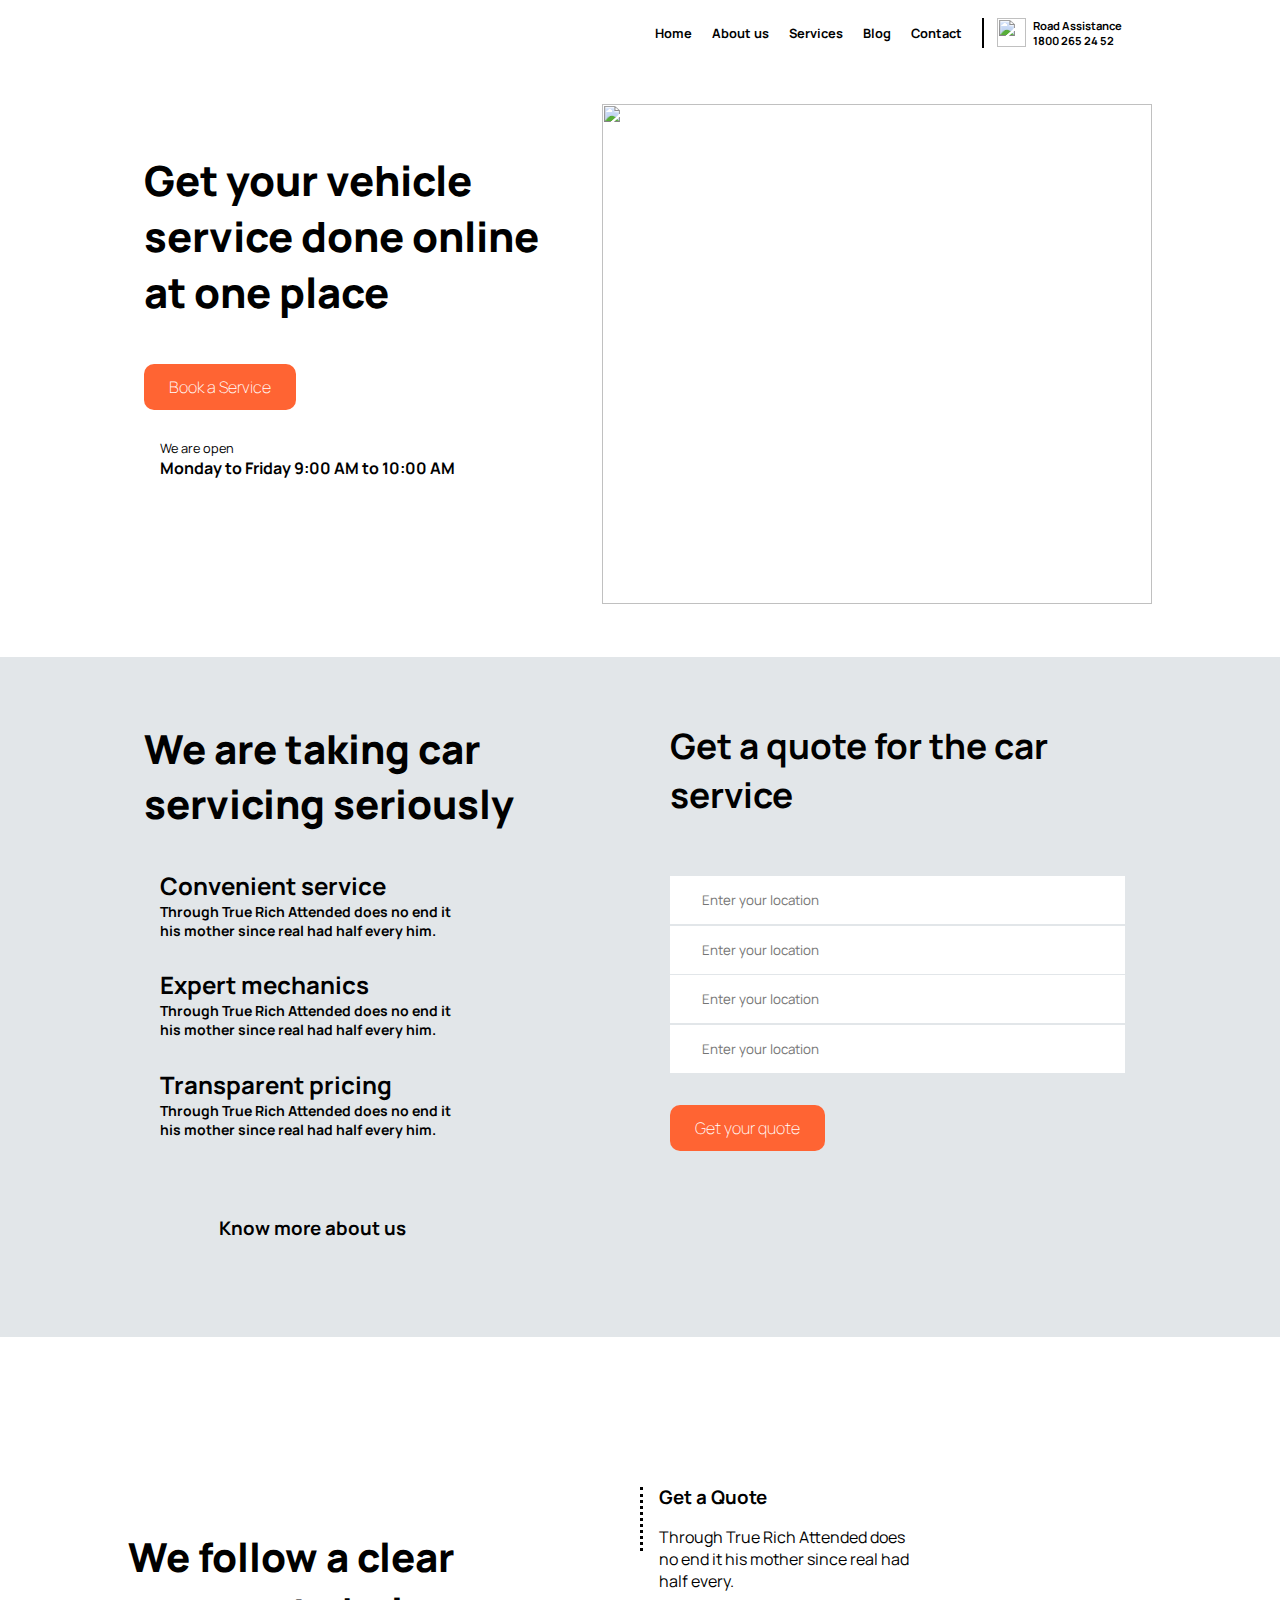
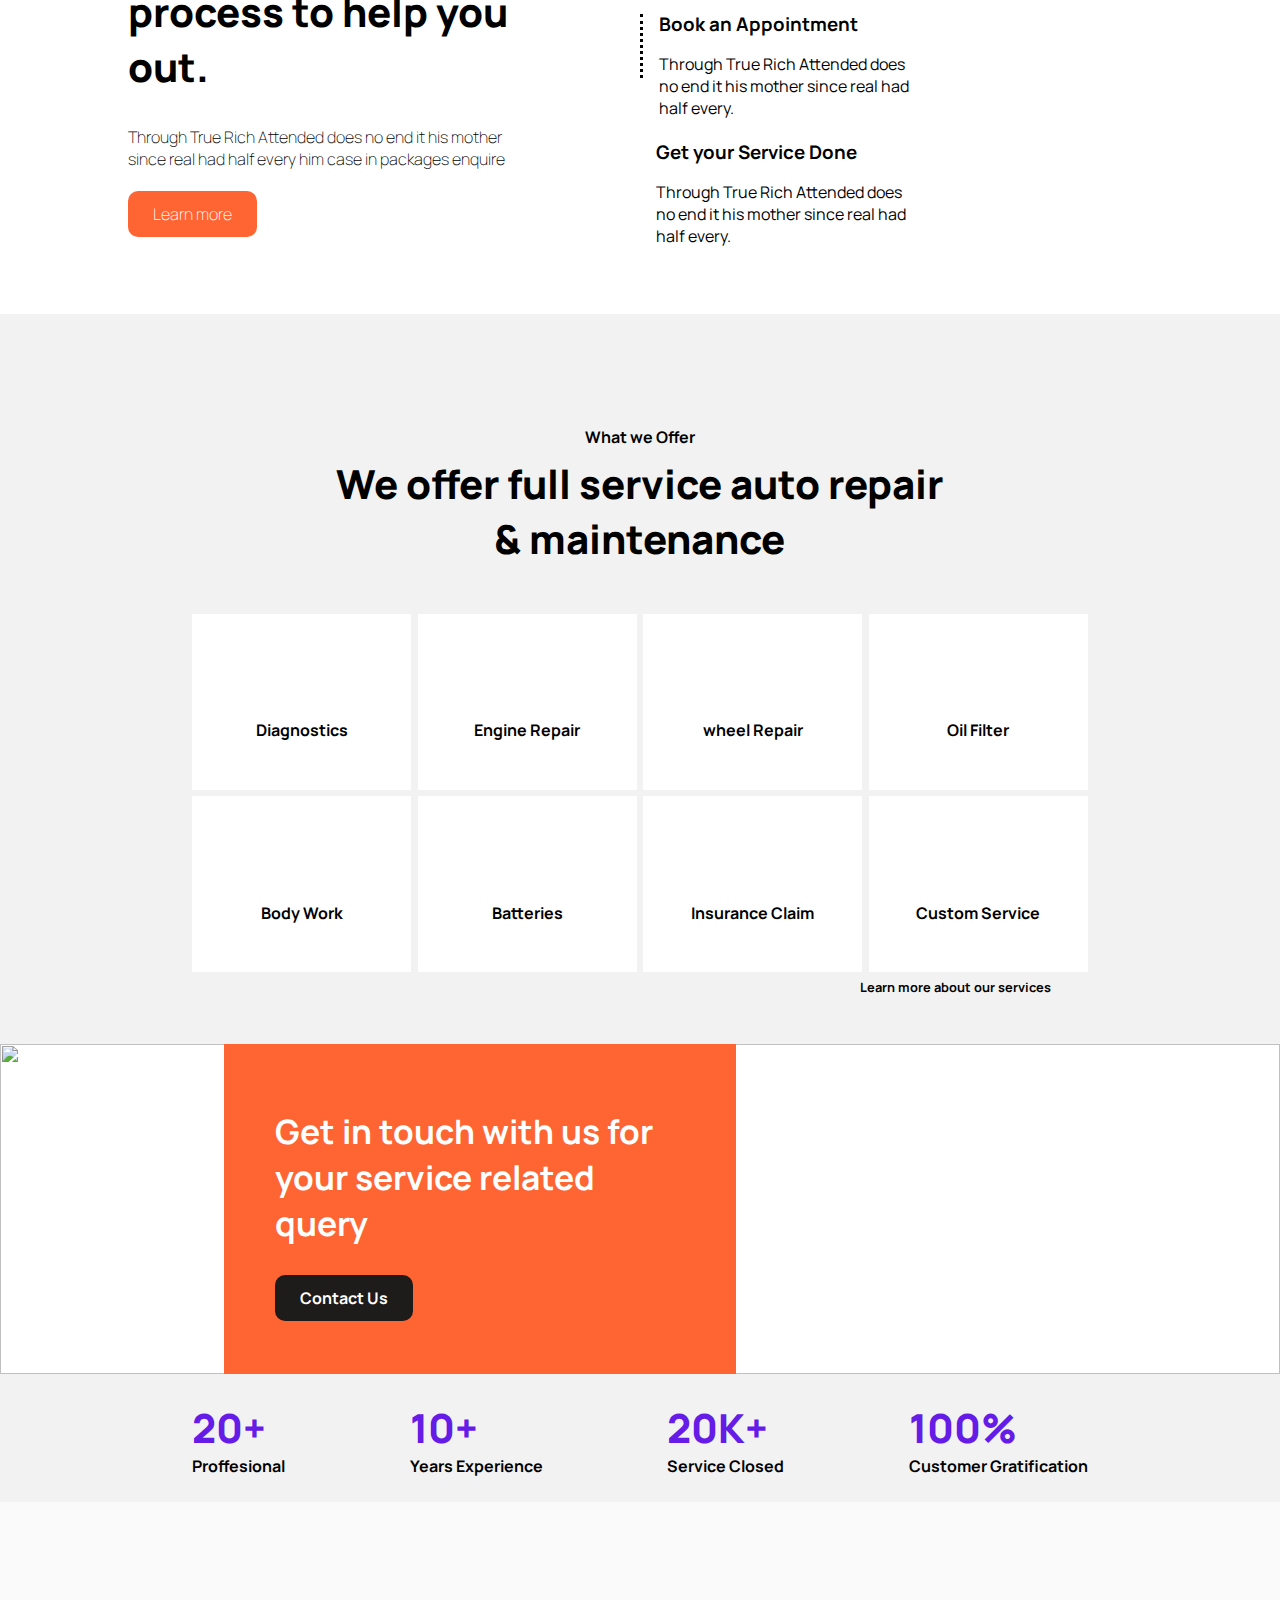
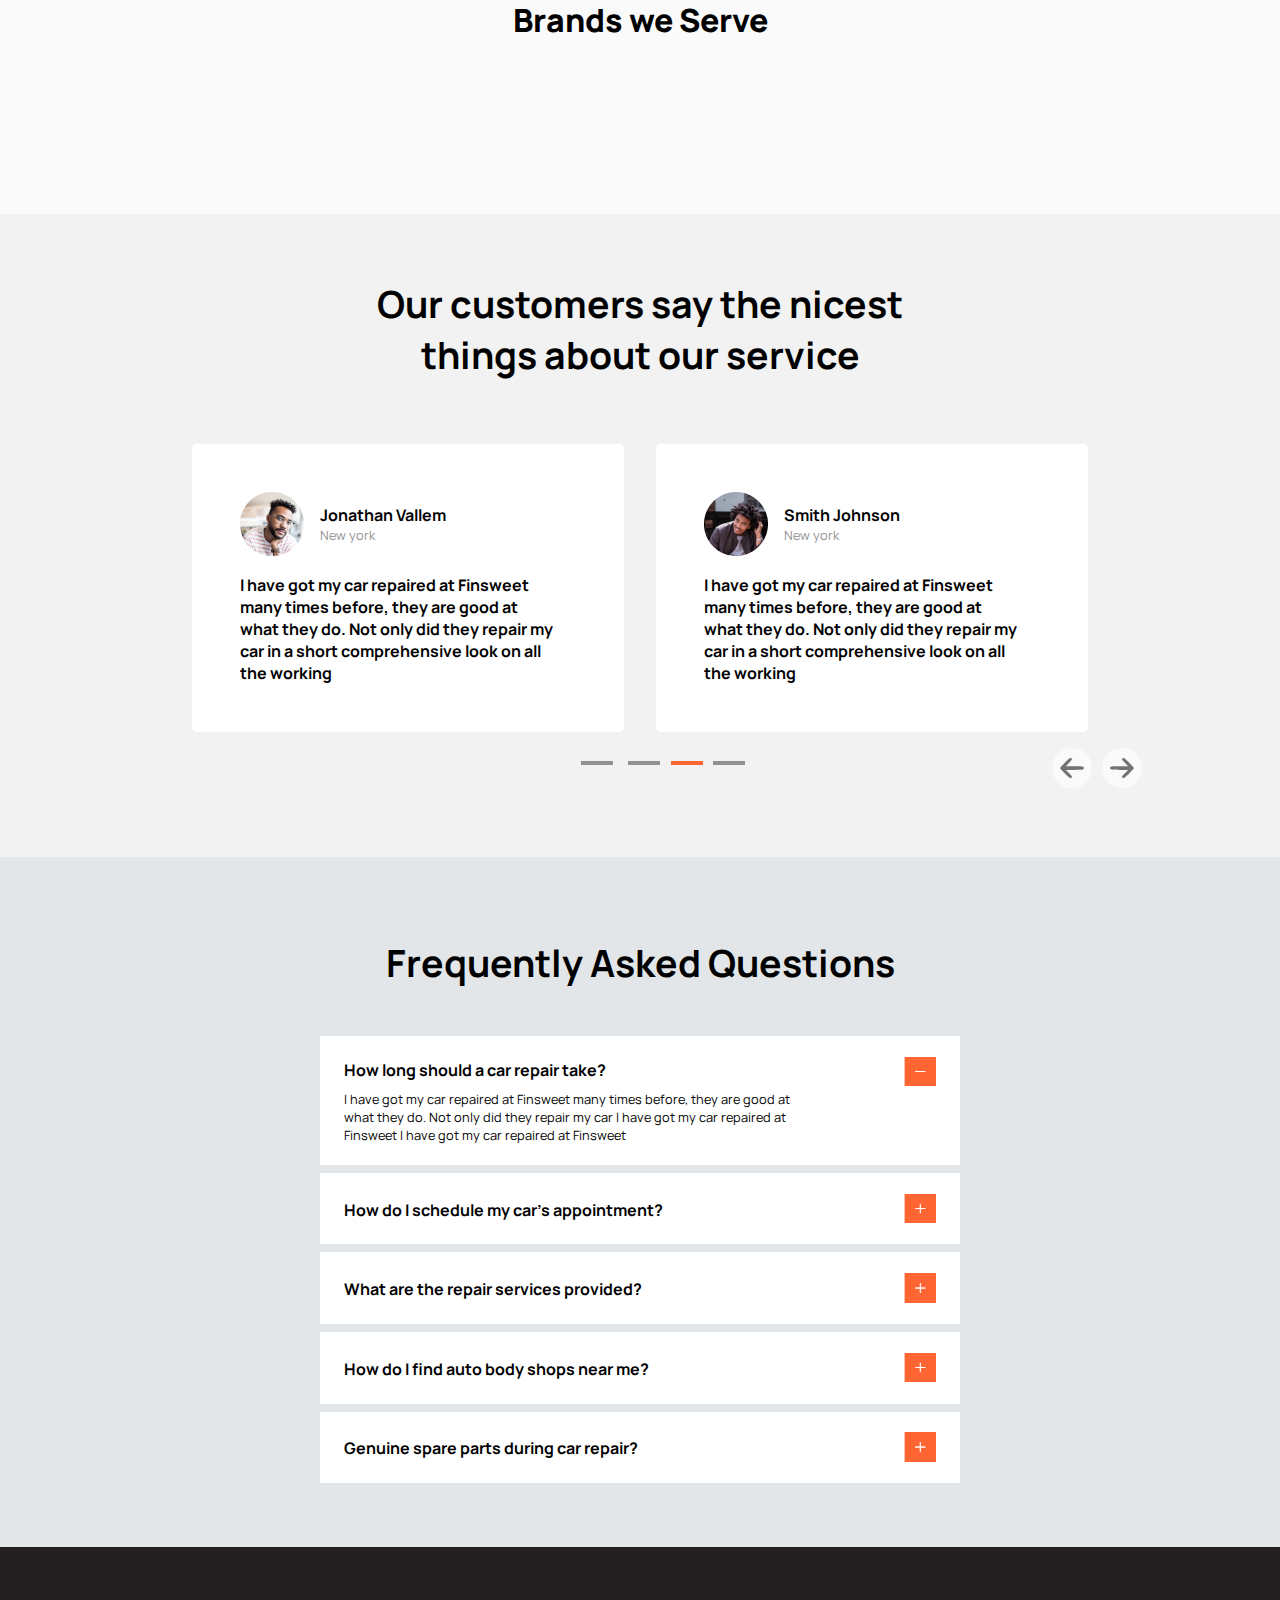
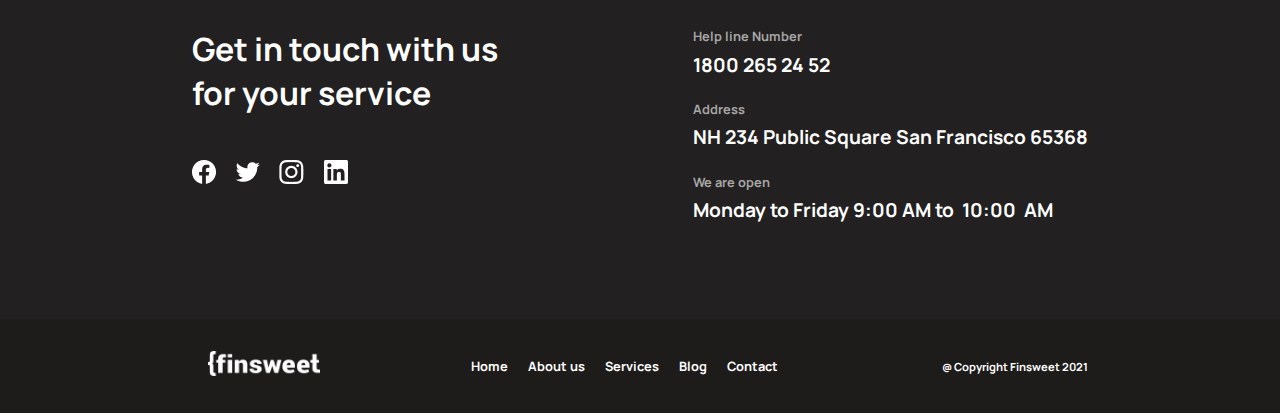
==== index.html @ 133e9259 "Update index.html" ====
<!DOCTYPE html>
<html lang="en" dir="ltr">
  <head>
    <meta charset="utf-8">
    <title>finsweet</title>
    <link rel="stylesheet" href="style.css">
  </head>
  <body>
    <header>
      <div class="container">
        <div class="left-section">
          <a href="index.html">
            <img src="./images/Logo.png" alt="">
          </a>
        </div>
        <div class="right-section">
          <div class="">
            <ul>
              <li><a href="#">Home</a></li>
              <li><a href="#">About us</a></li>
              <li><a href="#">Services</a></li>
              <li><a href="#">Blog</a></li>
              <li><a href="#">Contact</a></li>
            </ul>
          </div>
          <div class="nav-contact">
            <div class="nav-image-div">
              <img src="./images/Assistance Icon.png" alt="">
            </div>
            <div class="rd">
              <p>Road Assistance</p>
              <p>1800 265 24 52</p>
            </div>
          </div>
        </div>
      </div>
    </header>

    <!-- BODY SECTION -->
    <section class="heading">
      <div class="booking">
        <h1>Get your vehicle service done online at one place</h1>
        <button class="btn" type="button" name="button">
          Book a Service
        </button>
        <div class="bookTime">
          <div class="clock">
            <img src="./images/Icon.png" alt="">
          </div>
          <div>
            <p>We are open</p>
            <h5>Monday to Friday 9:00 AM to  10:00  AM</h5>
          </div>
        </div>
      </div>
      <div class="image-section">
        <img src="./images/header-image.png" alt="">
      </div>
    </section>

    <section class="manifest-bg">
      <div class="manifest">
        <div class="sub-main bold">
          <h2>We are taking car servicing seriously</h2>
          <div class="mini">
            <div class="icons">
              <img src="./images/gear.png" alt="">
            </div>
            <div class="mini-text">
              <h4>Convenient service</h4>
              <h5>Through True Rich Attended does no end it his mother since real had half every him.</h5>
            </div>
          </div>
          <br>
          <div class="mini">
            <div class="icons">
              <img src="./images/mechanic.png" alt="">
            </div>
            <div class="mini-text">
              <h4>Expert mechanics</h4>
              <h5>Through True Rich Attended does no end it his mother since real had half every him.</h5>
            </div>
          </div>
          <br>
          <div class="mini">
            <div class="icons">
              <img src="./images/dollar.png" alt="">
            </div>
            <div class="mini-text">
              <h4>Transparent pricing</h4>
              <h5>Through True Rich Attended does no end it his mother since real had half every him.</h5>
            </div>
          </div>
        </div>

        <div class="sub-main light">
          <h2>Get a quote for the car service</h2>
          <form class="" action="index.html" method="post">
            <div class="">
              <input type="text" name="" value="" placeholder="Enter your location">
            </div>
            <div class="">
              <input type="text" name="" value="" placeholder="Enter your location">
            </div>
            <div class="">
              <input type="text" name="" value="" placeholder="Enter your location">
            </div>
            <div class="">
              <input type="text" name="" value="" placeholder="Enter your location">
            </div>

            <button class="btn manifest-btn" type="submit" name="button">Get your quote</button>
          </form>
        </div>
      </div>

      <div class="know-more">
        <div class="sub">
          <h3>Know more about us</h3>
          <img src="./images/arrow-correction.png" alt="">
        </div>
      </div>
    </section>

    <!-- PROCESS SECTION -->
    <section class="process">
      <div class="sub-process">
        <div class="process-left">
          <div class="processLeftText">
            <h2>We follow a clear process to help you out.</h2>
            <h4>Through True Rich Attended does no end it his mother since real had half every him case in packages enquire</h4>
            <a href="#">
              <button class="btn" type="button" name="button">Learn more</button>
            </a>
          </div>
        </div>

        <div class="process-right">
          <!-- SPLIT DIV'S FOR THE SINGLE BORDER DIV -->
          <div class="main-quote">
            <div class="sub-quote1">
              <div class="">
                <img src="./images/1.png" alt="">
              </div>
              <div class="vline">

              </div>
            </div>
            <div class="quote-text">
              <h3>Get a Quote</h3>
              <p>Through True Rich Attended does no end it his mother since real had half every.</p>
            </div>
          </div>
          <div class="main-quote">
            <div class="sub-quote1">
              <div class="">
                <img src="./images/1.png" alt="">
              </div>
              <div class="vline">

              </div>
            </div>
            <div class="quote-text">
              <h3>Book an Appointment</h3>
              <p>Through True Rich Attended does no end it his mother since real had half every.</p>
            </div>
          </div>
          <div class="main-quote">
            <div class="sub-quote1">
              <div class="">
                <img src="./images/1.png" alt="">
              </div>
            </div>
            <div class="quote-text">
              <h3>Get your Service Done</h3>
              <p>Through True Rich Attended does no end it his mother since real had half every.</p>
            </div>
          </div>
        </div>
      </div>
    </section>

    <!-- OFFERS SECTION -->
    <section class="offers-main">
      <div class="offers-text">
        <p>What we Offer</p>
        <h2>We offer full service auto repair & maintenance</h2>
      </div>

      <div class="offers-grid">
        <div class="grid">
          <div class="grid-image">
            <img src="./images/diagnostics.png" alt="">
          </div>
          <div class="grid-text">
            <p>Diagnostics</p>
          </div>
        </div>
        <div class="grid">
          <div class="grid-image">
            <img src="./images/engine.png" alt="">
          </div>
          <div class="grid-text">
            <p>Engine Repair</p>
          </div>
        </div>
        <div class="grid">
          <div class="grid-image">
            <img src="./images/wheel.svg" alt="">
          </div>
          <div class="grid-text">
            <p>wheel Repair</p>
          </div>
        </div>
        <div class="grid">
          <div class="grid-image">
            <img src="./images/oil.png" alt="">
          </div>
          <div class="grid-text">
              <p>Oil Filter</p>
          </div>
        </div>
      </div>

      <div class="offers-grid">
        <div class="grid">
          <div class="grid-image">
            <img src="./images/body.png" alt="">
          </div>
          <div class="grid-text">
            <p>Body Work</p>
          </div>
        </div>
        <div class="grid">
          <div class="grid-image">
            <img src="./images/battery.png" alt="">
          </div>
          <div class="grid-text">
            <p>Batteries</p>
          </div>
        </div>
        <div class="grid">
          <div class="grid-image">
            <img src="./images/insurance.png" alt="">
          </div>
          <div class="grid-text">
            <p>Insurance Claim</p>
          </div>
        </div>
        <div class="grid">
          <div class="grid-image">
            <img src="./images/custom.png" alt="">
          </div>
        <div class="grid-text">
            <p>Custom Service</p>
        </div>
        </div>
      </div>
      <div class="grid-service">
        <div class="learn-more">
          <h3>Learn more about our services</h3>
          <img src="./images/arrow-correction.png" alt="">
        </div>
      </div>
    </section>

    <section class="cta">
      <div class="cta-left">
        <img src="./images/car.png" alt="">
      </div>
      <div class="cta-right">
        <img src="https://images.unsplash.com/photo-1597766325363-f5576d851d6a?ixlib=rb-1.2.1&ixid=MnwxMjA3fDB8MHxwaG90by1wYWdlfHx8fGVufDB8fHx8&auto=format&fit=crop&w=870&q=80" alt="">
      </div>
      <div class="cta-absolute">
        <h3>Get in touch with us for your service related query</h3>
        <div class="button">
          <button class="btn bg" type="button" name="button">Contact Us</button>
        </div>
      </div>
    </section>

    <!-- EXPERIENCE SECTION -->

    <section class="experience">
      <div class="sub-container">
        <div class="stats">
          <h2>20+</h2>
          <h4>Proffesional</h4>
        </div>
        <div class="stats">
          <h2>10+</h2>
          <h4>Years Experience</h4>
        </div>
        <div class="stats">
          <h2>20K+</h2>
          <h4>Service Closed</h4>
        </div>
        <div class="stats">
          <h2>100%</h2>
          <h4>Customer Gratification</h4>
        </div>
      </div>
    </section>

    <!-- BRANDS SERVED -->
    <section class="brands">
      <div class="brand-main">
        <h3>Brands we Serve</h3>
        <div class="brand-row">
          <div class="">
            <img src="./images/brand1.png" alt="">
          </div>
          <div class="">
            <img src="./images/brand2.png" alt="">
          </div>
          <div class="">
            <img src="./images/brand3.png" alt="">
          </div>
          <div class="">
            <img src="./images/brand4.png" alt="">
          </div>
          <div class="">
            <img src="./images/brand5.png" alt="">
          </div>
        </div>

        <div class="brand-row">
          <div class="">
            <img src="./images/brand1.png" alt="">
          </div>
          <div class="">
            <img src="./images/brand2.png" alt="">
          </div>
          <div class="">
            <img src="./images/brand3.png" alt="">
          </div>
          <div class="">
            <img src="./images/brand4.png" alt="">
          </div>
          <div class="">
            <img src="./images/brand5.png" alt="">
          </div>
        </div>
      </div>
    </section>

    <!-- TESTIMONIAL SECTION -->
    <section class="testimonial">
      <div class="testimonial-text">
        <h3>Our customers say the nicest things about our service</h3>
      </div>
      <div class="testimonial-main">
        <div class="right-testimonial">
          <div class="sub-testimonial">
            <div class="top-div">
              <div class="">
                <img src="./images/person1.png" alt="">
              </div>
              <div class="user-details">
                <h4>Jonathan Vallem</h4>
                <p>New york</p>
              </div>
            </div>
            <h4>I have got my car repaired at Finsweet many times before, they are good at what they do. Not only did they repair my car in a short comprehensive look on all the working</h4>
          </div>
        </div>

        <div class="left-testimonial">
          <div class="sub-testimonial">
            <div class="top-div">
              <div class="">
                <img src="./images/person2.jpg" alt="">
              </div>
              <div class="user-details">
                <h4>Smith Johnson</h4>
                <p>New york</p>
              </div>
            </div>
            <h4>I have got my car repaired at Finsweet many times before, they are good at what they do. Not only did they repair my car in a short comprehensive look on all the working</h4>
          </div>
        </div>
      </div>

      <div class="carousel">
        <div class="lines">
          <img src="./images/lines.png" alt="">
        </div>
        <div class="arrow-section">
          <div class="left-arrow">
            <svg version="1.0" xmlns="http://www.w3.org/2000/svg"
             width="30pt" height="30pt" viewBox="0 0 64.000000 64.000000"
             preserveAspectRatio="xMidYMid meet">

            <g transform="translate(0.000000,64.000000) scale(0.100000,-0.100000)"
            fill="#737373" stroke="none">
            <path d="M127 462 c-70 -70 -127 -134 -127 -142 0 -24 252 -270 276 -270 24 0
            44 18 44 39 0 9 -37 53 -82 98 l-83 83 220 0 c183 0 224 3 243 16 28 19 28 49
            0 68 -19 13 -60 16 -243 16 l-220 0 83 83 c82 82 93 102 70 125 -28 28 -55 10
            -181 -116z"/>
            </g>
            </svg>
          </div>
          <div class="right-arrow">
            <svg version="1.0" xmlns="http://www.w3.org/2000/svg"
             width="30pt" height="30pt" viewBox="0 0 64.000000 64.000000"
             preserveAspectRatio="xMidYMid meet">

            <g transform="translate(0.000000,64.000000) scale(0.100000,-0.100000)"
            fill="#737373" stroke="none">
            <path d="M332 578 c-23 -23 -12 -43 70 -125 l83 -83 -220 0 c-183 0 -224 -3
            -243 -16 -28 -19 -28 -49 0 -68 19 -13 60 -16 243 -16 l220 0 -83 -83 c-45
            -45 -82 -89 -82 -98 0 -21 20 -39 45 -39 24 0 275 247 275 270 0 9 -57 73
            -128 143 -125 125 -153 142 -180 115z"/>
            </g>
            </svg>
          </div>
        </div>
      </div>
    </section>

    <section class="faq-section">
      <div class="faq-header">
        <h3>Frequently Asked Questions</h3>
      </div>
      <div class="faq-questions">
        <div class="first">
          <div class="faq-text">
            <h4>How long should a car repair take?</h4>
            <p>I have got my car repaired at Finsweet many times before, they are good at what they do. Not only did they repair my car I have got my car repaired at Finsweet I have got my car repaired at Finsweet</p>
          </div>
          <div class="faq-image">
            <img src="./images/orange.png" alt="">
          </div>
        </div>

        <div class="others">
          <div class="faq-text">
            <h4>How do I schedule my car's appointment?</h4>
          </div>
          <div class="faq-image">
            <img src="./images/Orange-plus.png" alt="">
          </div>
        </div>
        <div class="others">
          <div class="faq-text">
            <h4>What are the repair services provided?</h4>
          </div>
          <div class="faq-image">
            <img src="./images/Orange-plus.png" alt="">
          </div>
        </div>
        <div class="others">
          <div class="faq-text">
            <h4>How do I find auto body shops near me?</h4>
          </div>
          <div class="faq-image">
            <img src="./images/Orange-plus.png" alt="">
          </div>
        </div>
        <div class="others">
          <div class="faq-text">
            <h4>Genuine spare parts during car repair?</h4>
          </div>
          <div class="faq-image">
            <img src="./images/Orange-plus.png" alt="">
          </div>
        </div>
      </div>
    </section>

    <footer>
      <div class="footer-top">
        <div class="left-footer">
          <div class="left-footer-text">
            <h3>Get in touch with us for your  service</h3>
          </div>
          <div class="social">
            <a href="#"><img src="./images/facebook.png" alt=""></a>
            <a href="#"><img src="./images/twitter.png" alt=""></a>
            <a href="#"><img src="./images/instagram.png" alt=""></a>
            <a href="#"><img src="./images/linkedin.png" alt=""></a>
          </div>
        </div>
        <div class="right-footer">
          <div class="right-footer-text">
            <h4>Help line Number</h4>
            <h3>1800 265 24 52</h3>
          </div>
          <div class="right-footer-text">
            <h4>Address</h4>
            <h3>NH 234   Public Square San Francisco  65368</h3>
          </div>
          <div class="right-footer-text">
            <h4>We are open</h4>
            <h3>Monday to Friday 9:00 AM to  10:00  AM</h3>
          </div>
        </div>
      </div>

      <div class="footer-bottom">
        <div class="container">
          <div class="left-section">
            <a href="index.html">
              <img src="./images/footer-logo.png" alt="">
            </a>
          </div>
          <div class="right-section">
            <div class="footer-nav">
              <ul>
                <li><a href="#">Home</a></li>
                <li><a href="#">About us</a></li>
                <li><a href="#">Services</a></li>
                <li><a href="#">Blog</a></li>
                <li><a href="#">Contact</a></li>
              </ul>
            </div>
            <div class="copyright">
              <h4>@ Copyright Finsweet 2021</h4>
            </div>
          </div>
        </div>
      </div>
    </footer>
  </body>
</html>
---- style.css ----
@import url('https://fonts.googleapis.com/css2?family=Manrope:wght@400;600;700;800&display=swap');
*{
  padding: 0;
  margin: 0;
  box-sizing: border-box;
}

body{
  font-family: Manrope;
}

/*  NAVIGATION STYLING */

.container{
  width: 80%;
  display: flex;
  justify-content: space-between;
  margin: .6rem auto 0 auto;
  padding: .5rem 0;
}
.rd{
  padding-right: .2rem;
}

.left-section img{
  width: 8rem;
  padding: 0 0 0 1rem;
}
.right-section{
  display: flex;
  align-items: center;
}
.right-section ul{
  display: flex;
}
.right-section ul li{
  margin-right: 20px;
  list-style: none;
  font-size: .8rem;
  font-weight: bolder;
}
.right-section a{
  text-decoration: none;
  color: #000;
}
.nav-contact{
  display: flex;
  align-items: center;
  gap: 7px;
  padding: 0 1.7rem 0 .8rem;
  border-left: .15rem solid #000;
}
.nav-image-div{
  display: flex;
  align-items: center;
}
.nav-image-div img{
  width: 1.8rem;
  height: 1.8rem;
}
.nav-contact p{
  font-size: .7rem;
  font-weight: bolder;
}

/* EVERYTHING BUTTON */
.btn {
  -webkit-border-radius: 10;
  -moz-border-radius: 10;
  border-radius: 10px;
  border: none;
  font-family: Manrope;
  color: #ffffff;
  font-size: 16px;
  font-weight: lighter;
  background: #ff6433;
  padding: 12px 25px 12px 25px;
  text-decoration: none;
  margin: .8rem 0 1.8rem 0;
}

.btn:hover{
  background: #d3d7da;
  color: #000;
  text-decoration: none;
}
.manifest-btn{
  margin: 2rem 0;
}
/* EVERYTHING BUTTON */

/* FIRST SECTION STYLING */
.heading{
  width: 80%;
  margin: 0 auto;
  display: flex;
}

.booking{
  width: 50%;
  padding: 4rem 2rem 1rem 1rem;
}

.booking h1{
  font-size: 2.6rem;
  font-weight: 800;
  margin: 2rem 0 2rem 0;
}

.clock{
  display: flex;
  align-items: center;
}

.bookTime{
  width: 100%;
  display: flex;
  gap: 1rem;
}

.bookTime p{
  font-size: .8rem;
}
.bookTime h5{
  font-size: 1rem;
}

.image-section{
  margin: 3rem 0 3rem 0;
}
.image-section img{
  width: 550px;
  height: 500px;
}
/* END OF FIRST SECTION STYLING */

/* MANIFEST SECTION */

.manifest{
  width: 80%;
  margin: 0 auto;
  display: flex;
}
.manifest-bg{
    background: #E2E6E9;
}
.sub-main{
  width: 50%;
}
.sub-main h2{
  padding-bottom: 2rem;
}
.mini{
  width: 70%;
  display: flex;
  gap: 1rem;
}
.mini h5{
  font-size: 14px;
}
.mini h4{
  font-size: 24px;
}
.mini-text{
  padding: .4rem 0 0 0;
}
.sub-main{
  padding: 4rem 2rem 1rem 1rem;
}
.light{
  margin: 0 0 0 1.7rem;
  padding: 4rem 1.7rem 1rem 1rem;
}
.light h2{
  font-size: 2.2rem;
  margin-bottom: 1.5rem;
}
.bold h2{
  font-size: 2.5rem;
  font-weight: 800;
}
.icons img{
  width: 60px;
}

.sub-main input{
  width: 100%;
  height: 3rem;
  padding: 0 2rem;
  text-decoration: none;
  outline: none;
  border: none;
  margin: .1rem 0 0 0;
  font-family: Manrope;
}
.know-more{
  width: 80%;
  margin: 0 auto;
  padding: 1rem 0 6rem 5.7rem;
}
.know-more .sub{
  width: 25%;
  display: flex;
  justify-content: space-between;
}

/* PROCESS SECTION */
.process{
  width: 100%;
  margin: 8rem 0 3rem 0;
}
.sub-process{
  width: 80%;
  display: flex;
  justify-content: space-between;
  margin: 0 auto;
}
.process-right, .process-left{
  width: 50%;
}
.processLeftText{
  width: 75%;
}
.processLeftText h2{
  margin: 4rem 0 2rem 0;
  font-size: 2.5rem;
  font-weight: 800;
}
.processLeftText h4{
  font-size: 1rem;
  font-weight: lighter;
  margin-bottom: .5rem;
}
.main-quote{
  display: flex;
  /* align-items: center; */
  gap: 1rem;
}
.sub-quote1 img{
  width: 3rem;
  margin: .5rem 0 .5rem 0;
}
.vline{
  width: 2%;
  height: 40px;
  border-right: 3px dotted #000;
  margin: 0 auto;
  padding: 2rem 0;
}
.quote-text{
  width: 50%;
}
.quote-text h3{
  margin: 1.2rem 0 1rem 0;
}

/* OFFERS SECTION */
.offers-text h2{
  font-weight: 800;
  font-size: 2.5rem;
  width: 60%;
  margin: 0 auto 3rem auto;
}
.offers-text p{
  font-size: 1em;
  font-weight: 700;
  padding: 7em 0 .5rem 0;
}
.offers-main{
  width: 100%;
  background: #F2F2F2;
  padding-bottom: 3rem;
}
.offers-text{
  width: 80%;
  margin: 0 auto;
  text-align: center;
}
.offers-grid{
  width: 70%;
  margin: 0 auto .4rem auto;
  display: flex;
  gap: .4rem;
  background: #F2F2F2;
}
.grid{
  width: 20rem;
  height: 11rem;
  position: relative;
  background: #fff;
}
.grid:hover{
  background: #FF6433;
  color: #fff
}
/* DUNNO KNOW WHAT THIS CODE(TRANSFORM) DOES, BUT IT SOLVES MY PROBLEM. THANKS STACK OVERFLOW */
.grid-image{
  position: absolute;
  top:35%;
  left: 50%;
  transform: translateX(-50%);
}
.grid-text{
  width: 80%;
  text-align: center;
  font-weight: 700;
  position: absolute;
  top:60%;
  left: 50%;
  transform: translateX(-50%);
}
.grid-service{
  width: 70%;
  margin: 0 auto;
}
.learn-more{
  display: flex;
  justify-content: flex-end;
  align-items: center;
  gap: .8rem;
}
.learn-more h3{
  font-size: .8rem;
}
.learn-more img{
  width: 1.5rem;
}

/* CONTACT SECTION */
.cta{
  width: 100%;
  /* height: 80vh; */
  display: flex;
}
.cta-left{
  width: 50%;
  height: 330px;
  background-image: url('');
  background-repeat: no-repeat;
  background-size: cover;
  object-fit: cover;
}
.cta-left img{
  width: 100%;
  height: 330px;
}
.cta-right{
  width: 50%;
  height: 330px;
  background-repeat: no-repeat;
  background-size: cover;
  object-fit: cover;
}
.cta-right img{
  width: 100%;
  height: 330px;
}
.cta-absolute{
  width: 40%;
  height: 330px;
  background: #ff6433;
  position: absolute;
  left: 14rem;
}
.cta-absolute h3{
  width: 80%;
  margin: 4rem auto 1rem auto;
  font-size: 2.1rem;
  color: #fff;
}
.button{
  width: 80%;
  margin: 0 auto;
}
.bg{
  background: #1e1b1b;
  font-weight: 700;
}
.bg:hover{
  background: #d3d7da;
  color: #000;
}

/* EXPERIENCE SECTION */
.experience{
  width: 100%;
  background: #f2f2f2;
}
.sub-container{
  display: flex;
  width: 70%;
  height: 6rem;
  justify-content: space-between;
  align-items: center;
  margin: 0 auto;
  padding: 4rem 0;
}
.stats h2{
  font-size: 2.5rem;
  color: #661ce7;
  font-weight: 800;
}

/* BRANDS SECTION */

.brands{
  width: 100%;
  padding: 6rem 0;
  background: #fafafa;
}
.brand-main{
  width: 70%;
  margin: 0 auto;
}
.brand-main h3{
  text-align: center;
  font-size: 2rem;
  font-weight: 800;
  padding-bottom: 2rem;
}
.brand-row{
  display: flex;
}
.brand-row img{
  width: 12rem;
}

/* TESTIMONIAL SECTION */

.testimonial{
  width: 100%;
  background: #f2f2f2;
  padding-bottom: 4rem;
}
.testimonial-text{
  width: 50%;
  margin: 0 auto;
  text-align: center;
  font-size: 2rem;
  padding: 4rem 0;
}
.testimonial-main{
  width: 70%;
  margin: 0 auto;
  display: flex;
  gap: 2rem;
}
.right-testimonial, .left-testimonial{
  background: #fff;
  border-radius: .3rem;
}
.top-div{
  display: flex;
  gap: 1rem;
  padding: 3rem 0 .8rem 0;
}
.sub-testimonial{
  width: 85%;
  margin: 0 auto;
  padding: 0 0 3rem 1rem;
}
.user-details{
  width: 100%;
  padding: .7rem 0 0 0;
}
.user-details p{
  font-size: .8rem;
  color: #939191;
}
.sub-testimonial h4{
  width: 90%;
}
.carousel{
  width: 70%;
  display: flex;
  margin: 0 auto;
  padding: 1rem 0 0 0;
}
.lines{
  margin-left: 24.3rem;
  margin-right: 19.2rem;
}
.arrow-section{
  display: flex;
  gap: .6rem;
}
.left-arrow, .right-arrow{
  width: 2.5rem;
}
.left-arrow svg, .right-arrow svg{
  width: 2.5rem;
  border-radius: 50%;
  padding: .5rem;
  background: #fafafa;
}
svg:hover{
  fill: #fff;
  background: #000;
}

/* FAQ SECTION */
.faq-section{
  width: 100%;
  background: #e2e6e9;
  padding-bottom: 4rem;
}
.faq-header{
  width: 50%;
  margin: 0 auto;
  text-align: center;
  padding: 5rem 0 3rem 0;
  font-size: 2rem;
}
.faq-questions{
  width: 50%;
  margin: 0 auto;
}
.first{
  display: flex;
  padding: 1.3rem 1.5rem;
  background: #fff;
}
.faq-text{
  padding: .1rem 0 0 0;
}
.faq-text h4{
  padding-bottom: .6rem;
}
.faq-text p{
  font-size: .8rem;
  width: 80%;
}
.faq-image img{
  width: 2rem
}
.others{
  display: flex;
  justify-content: space-between;
  padding: 1.3rem 1.5rem .9rem 1.5rem;
  background: #fff;
  margin-top: .5rem;
}
.others h4{
  padding-top: .2rem;
}

/* FOOTER section */
footer{
  width: 100%;
  background: #222020;
}
.footer-top{
  width: 70%;
  margin: 0 auto;
  display: flex;
  justify-content: space-between;
  padding: 5rem 0 4rem 0;
}
.left-footer{
  width: 50%;
}
.left-footer-text h3{
  font-size: 2rem;
  width: 70%;
  padding-bottom: 2.5rem;
  color: #fff;
}
.social{
  display: flex;
  gap: 1.2rem;
  padding: .3rem 0 0 0;
}
.social a{
  text-decoration: none;
}
.right-footer-text h4{
  font-size: .8rem;
  padding: 0 0 .4rem 0;
  color: #a7a6a6;
}
.right-footer-text h3{
  font-size: 1.2rem;
  padding: 0 0 1.4rem 0;
  color: #fff;
}
.footer-nav{
  padding: 0 9em 0 0;
}
.footer-nav a{
  color: #fff;
}
.footer-bottom{
  background: #1e1b1b;
}
.copyright h4{
  color: #fff;
  font-size: .7rem;
}
footer .container{
  width: 70%;
  padding: 2rem  0;
}
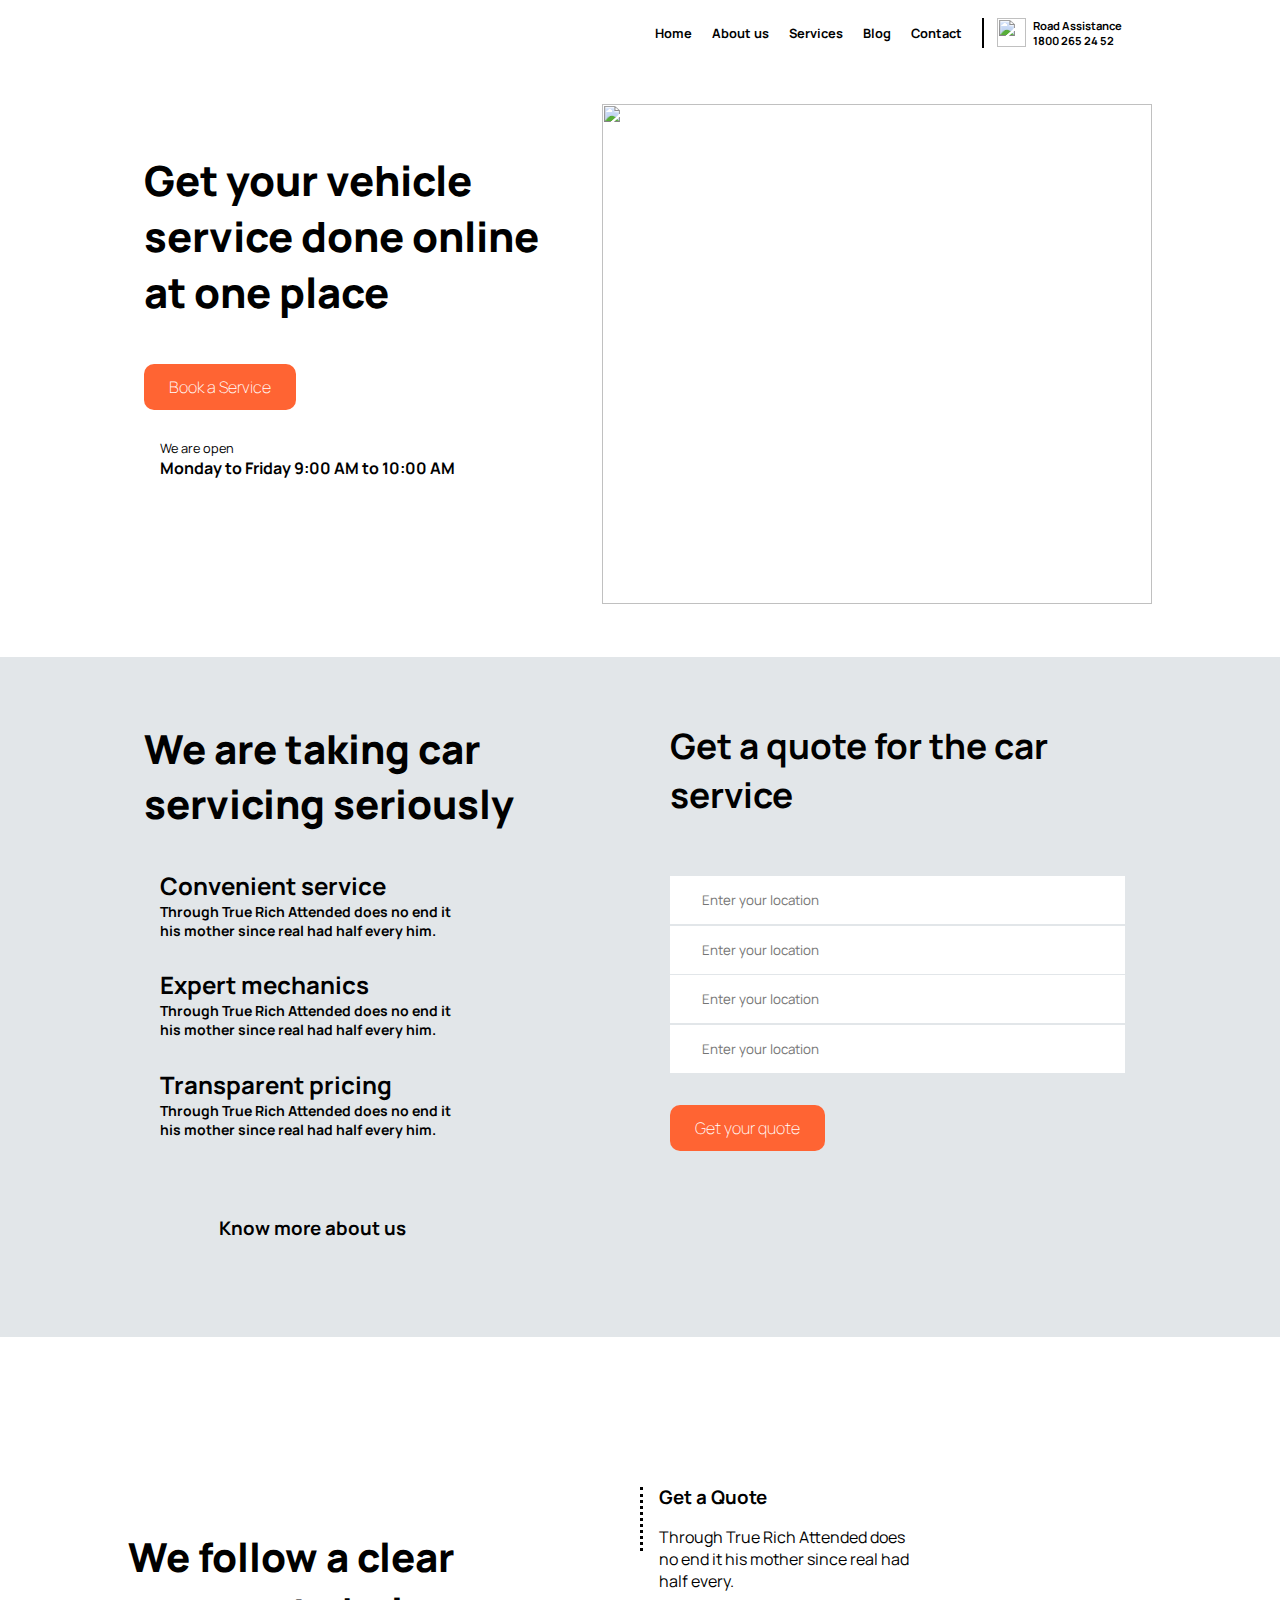
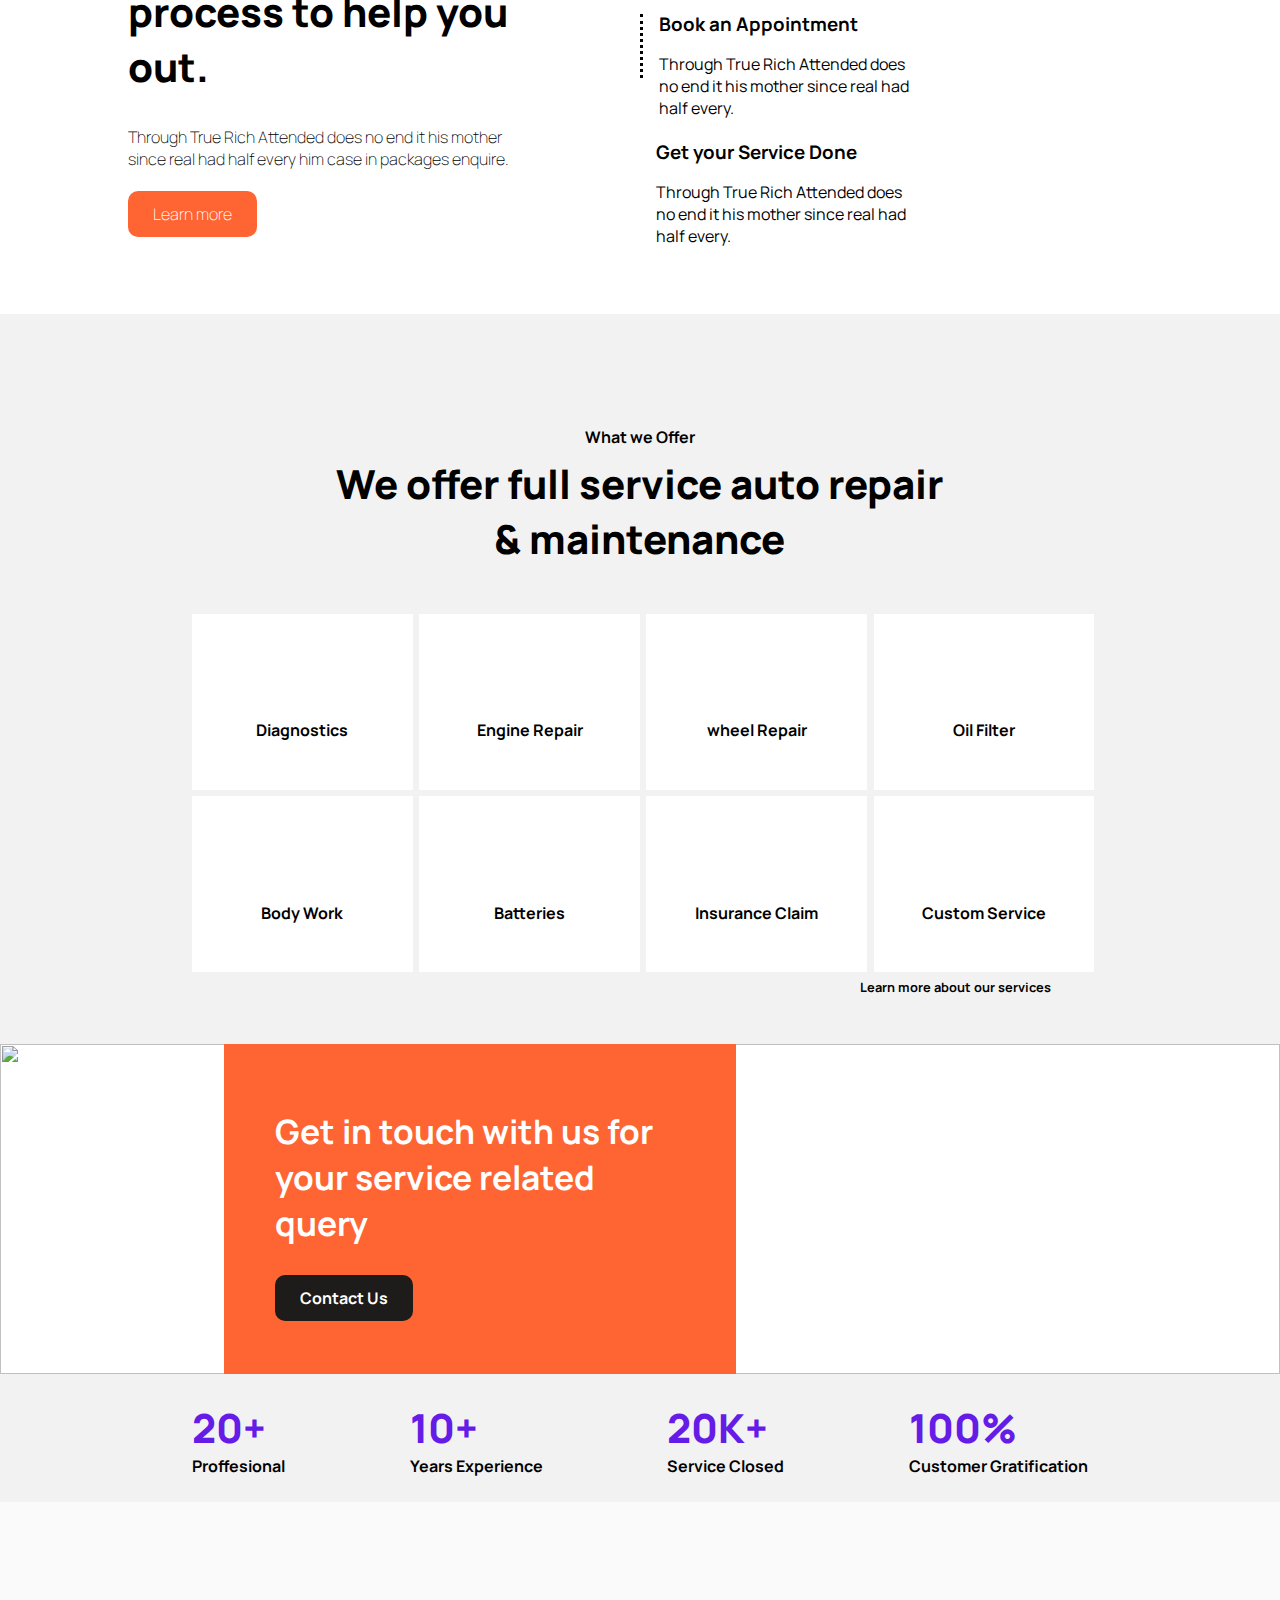
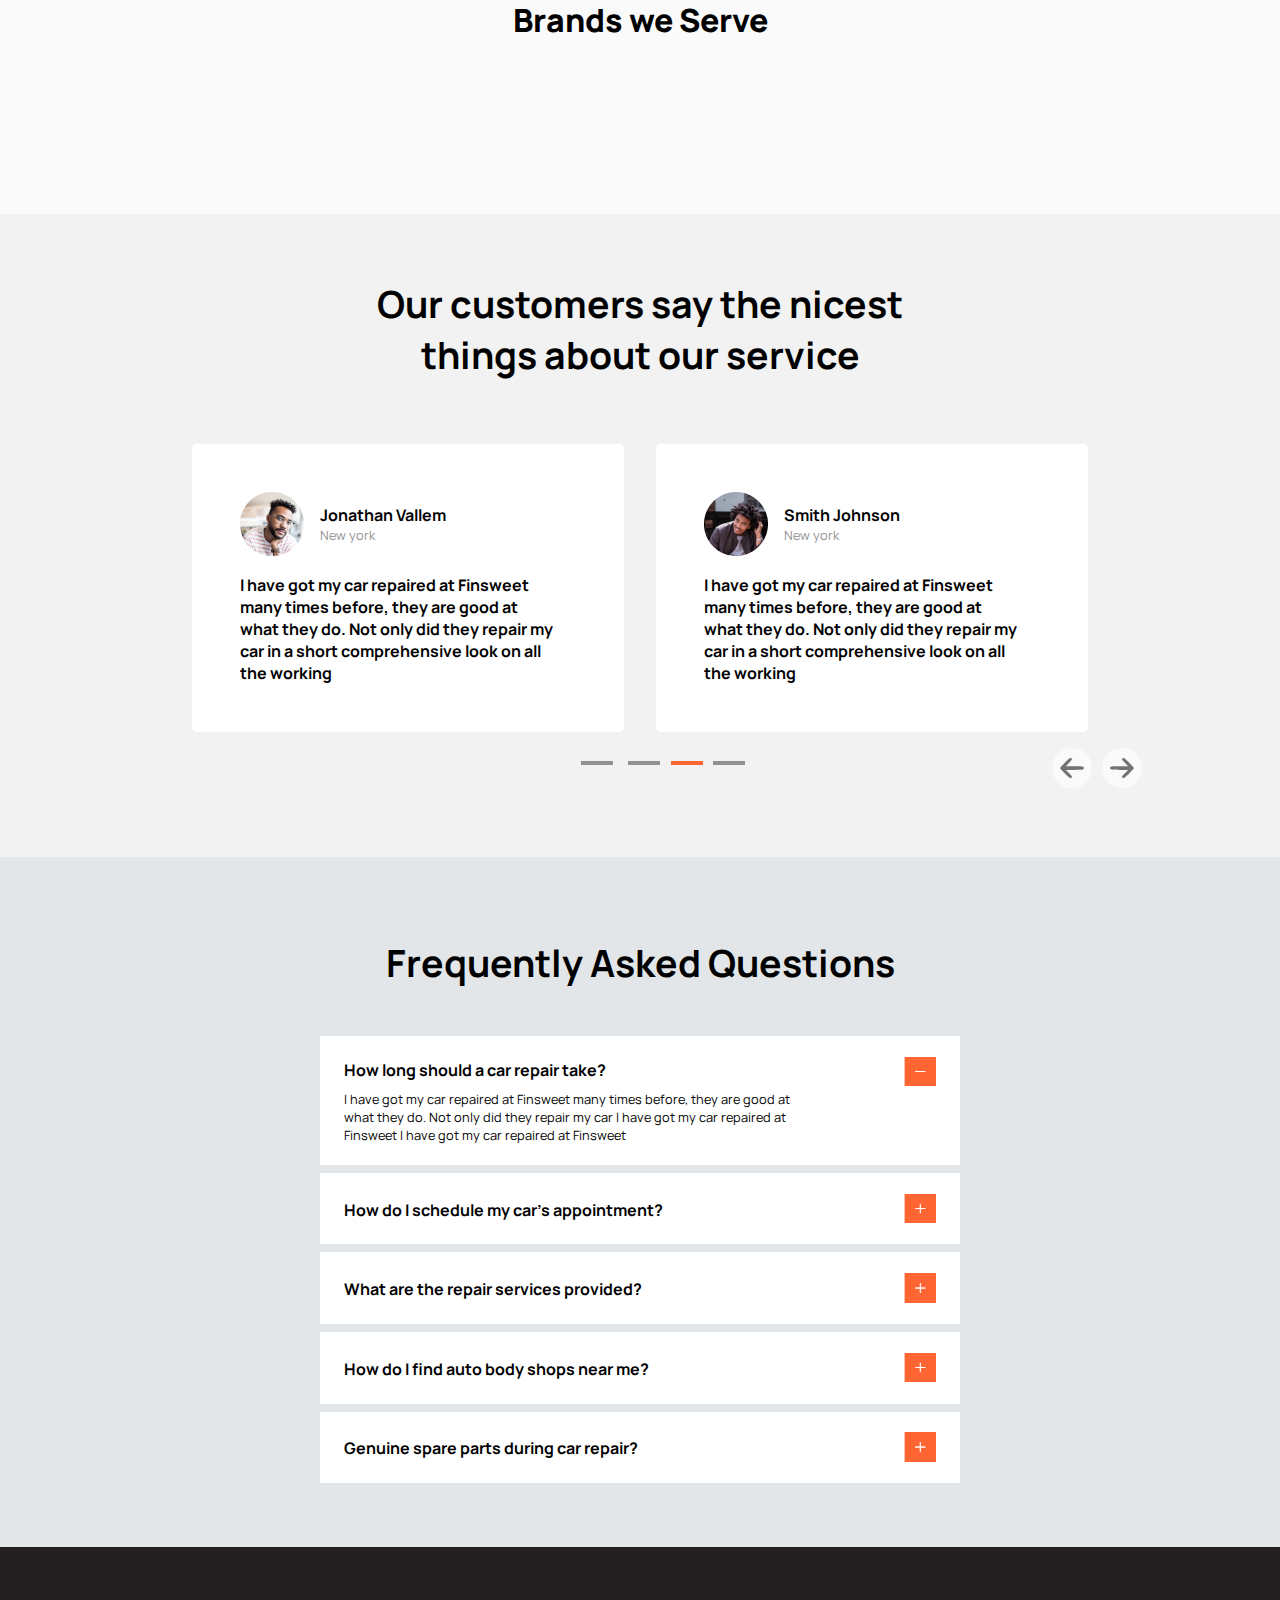
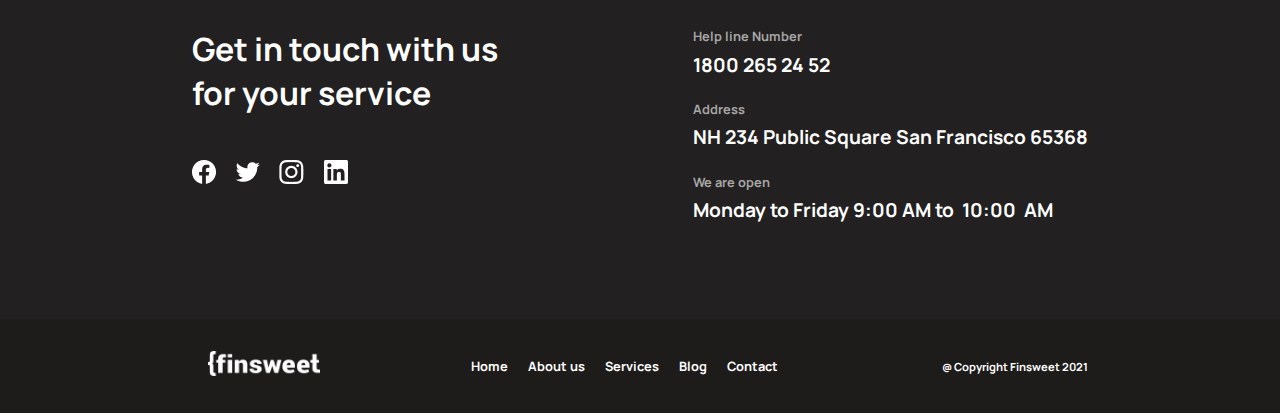
==== commit 4a9c7737: "Add files via upload" ====
--- a/index.html
+++ b/index.html
@@ -95,7 +95,7 @@
 
         <div class="sub-main light">
           <h2>Get a quote for the car service</h2>
-          <form class="" action="index.html" method="post">
+          <form class="form-mini" action="index.html" method="post">
             <div class="">
               <input type="text" name="" value="" placeholder="Enter your location">
             </div>
@@ -109,7 +109,9 @@
               <input type="text" name="" value="" placeholder="Enter your location">
             </div>
 
-            <button class="btn manifest-btn" type="submit" name="button">Get your quote</button>
+            <div class="manifest-btn-div">
+              <button class="btn manifest-btn" type="submit" name="button">Get your quote</button>
+            </div>
           </form>
         </div>
       </div>
@@ -128,10 +130,12 @@
         <div class="process-left">
           <div class="processLeftText">
             <h2>We follow a clear process to help you out.</h2>
-            <h4>Through True Rich Attended does no end it his mother since real had half every him case in packages enquire</h4>
-            <a href="#">
-              <button class="btn" type="button" name="button">Learn more</button>
-            </a>
+            <h4>Through True Rich Attended does no end it his mother since real had half every him case in packages enquire.</h4>
+            <div class="process-btn-div">
+              <a href="#">
+                <button class="btn" type="button" name="button">Learn more</button>
+              </a>
+            </div>
           </div>
         </div>
 
@@ -188,72 +192,80 @@
       </div>
 
       <div class="offers-grid">
-        <div class="grid">
-          <div class="grid-image">
-            <img src="./images/diagnostics.png" alt="">
-          </div>
-          <div class="grid-text">
-            <p>Diagnostics</p>
-          </div>
-        </div>
-        <div class="grid">
-          <div class="grid-image">
-            <img src="./images/engine.png" alt="">
-          </div>
-          <div class="grid-text">
-            <p>Engine Repair</p>
-          </div>
-        </div>
-        <div class="grid">
-          <div class="grid-image">
-            <img src="./images/wheel.svg" alt="">
-          </div>
-          <div class="grid-text">
-            <p>wheel Repair</p>
-          </div>
-        </div>
-        <div class="grid">
-          <div class="grid-image">
-            <img src="./images/oil.png" alt="">
-          </div>
-          <div class="grid-text">
-              <p>Oil Filter</p>
+        <div class="test">
+          <div class="grid">
+            <div class="grid-image">
+              <img src="./images/diagnostics.png" alt="">
+            </div>
+            <div class="grid-text">
+              <p>Diagnostics</p>
+            </div>
+          </div>
+          <div class="grid">
+            <div class="grid-image">
+              <img src="./images/engine.png" alt="">
+            </div>
+            <div class="grid-text">
+              <p>Engine Repair</p>
+            </div>
+          </div>
+        </div>
+        <div class="test">
+          <div class="grid">
+            <div class="grid-image">
+              <img src="./images/wheel.svg" alt="">
+            </div>
+            <div class="grid-text">
+              <p>wheel Repair</p>
+            </div>
+          </div>
+          <div class="grid">
+            <div class="grid-image">
+              <img src="./images/oil.png" alt="">
+            </div>
+            <div class="grid-text">
+                <p>Oil Filter</p>
+            </div>
           </div>
         </div>
       </div>
 
       <div class="offers-grid">
-        <div class="grid">
-          <div class="grid-image">
-            <img src="./images/body.png" alt="">
-          </div>
-          <div class="grid-text">
-            <p>Body Work</p>
-          </div>
-        </div>
-        <div class="grid">
-          <div class="grid-image">
-            <img src="./images/battery.png" alt="">
-          </div>
-          <div class="grid-text">
-            <p>Batteries</p>
-          </div>
-        </div>
-        <div class="grid">
-          <div class="grid-image">
-            <img src="./images/insurance.png" alt="">
-          </div>
-          <div class="grid-text">
-            <p>Insurance Claim</p>
-          </div>
-        </div>
-        <div class="grid">
-          <div class="grid-image">
-            <img src="./images/custom.png" alt="">
-          </div>
-        <div class="grid-text">
-            <p>Custom Service</p>
-        </div>
+        <div class="test">
+          <div class="grid">
+            <div class="grid-image">
+              <img src="./images/body.png" alt="">
+            </div>
+            <div class="grid-text">
+              <p>Body Work</p>
+            </div>
+          </div>
+          <div class="grid">
+            <div class="grid-image">
+              <img src="./images/battery.png" alt="">
+            </div>
+            <div class="grid-text">
+              <p>Batteries</p>
+            </div>
+          </div>
+        </div>
+        <div class="test">
+          <div class="grid">
+            <div class="grid-image">
+              <img src="./images/insurance.png" alt="">
+            </div>
+            <div class="grid-text">
+              <p>Insurance Claim</p>
+            </div>
+          </div>
+          <div class="grid">
+            <div class="grid-image">
+              <img src="./images/custom.png" alt="">
+            </div>
+            <div class="grid-text">
+              <p>Custom Service</p>
+            </div>
+          </div>
         </div>
       </div>
       <div class="grid-service">
--- a/style.css
+++ b/style.css
@@ -326,6 +326,12 @@
   width: 1.5rem;
 }
 
+.test{
+  display: flex;
+  gap: .4rem;
+  width: 50%;
+}
+
 /* CONTACT SECTION */
 .cta{
   width: 100%;
@@ -600,3 +606,189 @@
   width: 70%;
   padding: 2rem  0;
 }
+
+/* MEDIA QUERIES */
+@media (max-width: 426px) {
+  .container .right-section,
+  .right-section ul,
+  .container{
+    flex-direction: column;
+    align-items: flex-start;
+  }
+  .right-section > div,
+  .right-section,
+  .right-section ul,
+  .right-section a,
+  .right-section li{
+    width: 100%;
+  }
+  .right-section{
+    display: none;
+  }
+  .right-section a{
+    display: block;
+  }
+  .right-section li{
+    padding: .6rem 0;
+  }
+  .right-section a:hover{
+    color: blue;
+  }
+  .nav-contact{
+    border: none;
+  }
+  .left-section img{
+    padding: 0 0 0 0;
+  }
+
+  .image-section{
+    display: none;
+  }
+
+  .heading{
+    width: 90%;
+  }
+  .booking{
+    padding: .6rem 1rem 3rem 1rem;
+    width: 100%;
+    display: block;
+  }
+  .booking h1{
+    font-size: 2rem;
+    font-weight: bold;
+    margin: 1rem 0;
+  }
+
+  .manifest{
+    display: block;
+    width: 90%;
+  }
+  .sub-main{
+    width: 100%;
+    padding: 2rem 0 1rem 0;
+    margin: 0 auto;
+  }
+  .sub-main h2{
+    text-align: center;
+    font-size: 2rem;
+    padding-bottom: 4rem;
+  }
+  .mini-text{
+    padding: 0;
+  }
+  .mini h4{
+    padding: .8rem 0 1rem 0;
+  }
+  .mini{
+    width: 95%;
+  }
+  .light{
+    margin: 0;
+  }
+  .light h2{
+    margin-bottom: 0;
+  }
+  .form-mini{
+    width: 80%;
+    margin: 0 auto;
+  }
+  .sub-main input{
+    margin-top: .2rem;
+  }
+  .btn{
+    padding: 12px;
+  }
+  .know-more{
+    width: 90%;
+    padding: 1rem 1rem;
+    display: none;
+  }
+  /* .know-more .sub{
+    width: 70%;
+    justify-content: normal;
+    gap: .6rem;
+  } */
+  .manifest-btn{
+    margin: 1.5rem 0 2rem 0;
+  }
+  .manifest-btn-div{
+    display: flex;
+    justify-content: center;
+  }
+  .process{
+    margin: 3rem 0 2rem 0;
+  }
+  .sub-process{
+    display: block;
+    width: 90%;
+  }
+  .process-left,
+  .processLeftText{
+    width: 100%;
+  }
+  .processLeftText h2 {
+  margin: 0 0 2rem 0;
+  font-size: 1.8rem;
+  font-weight: 800;
+  text-align: center;
+  }
+  .processLeftText h4 {
+  padding-bottom: 1rem;
+  text-align: justify;
+  width: 90%;
+  margin: 0 auto;
+  }
+  .process-btn-div{
+    display: flex;
+    justify-content: center;
+  }
+  .process-right{
+    width: 90%;
+    margin: 0 auto;
+  }
+  .main-quote{
+    gap: 1.5rem;
+  }
+  .quote-text{
+    width: 70%;
+  }
+  .quote-text h3{
+    margin-bottom: 1.5rem;
+  }
+  .offers-text{
+    width: 90%;
+  }
+  .offers-text p{
+    padding-top: 3rem;
+    padding-bottom: 2rem;
+  }
+  .offers-text h2{
+    font-size: 1.5rem;
+    width: 100%;
+  }
+  .offers-grid{
+    display: block;
+    width: 80%;
+  }
+  .test{
+    width: 100%;
+    margin-bottom: .6rem;
+  }
+  .grid-service{
+    width: 80%;
+  }
+
+
+
+
+
+
+
+
+  .brands{
+    display: none;
+  }
+  .lines{
+    display: none;
+  }
+}
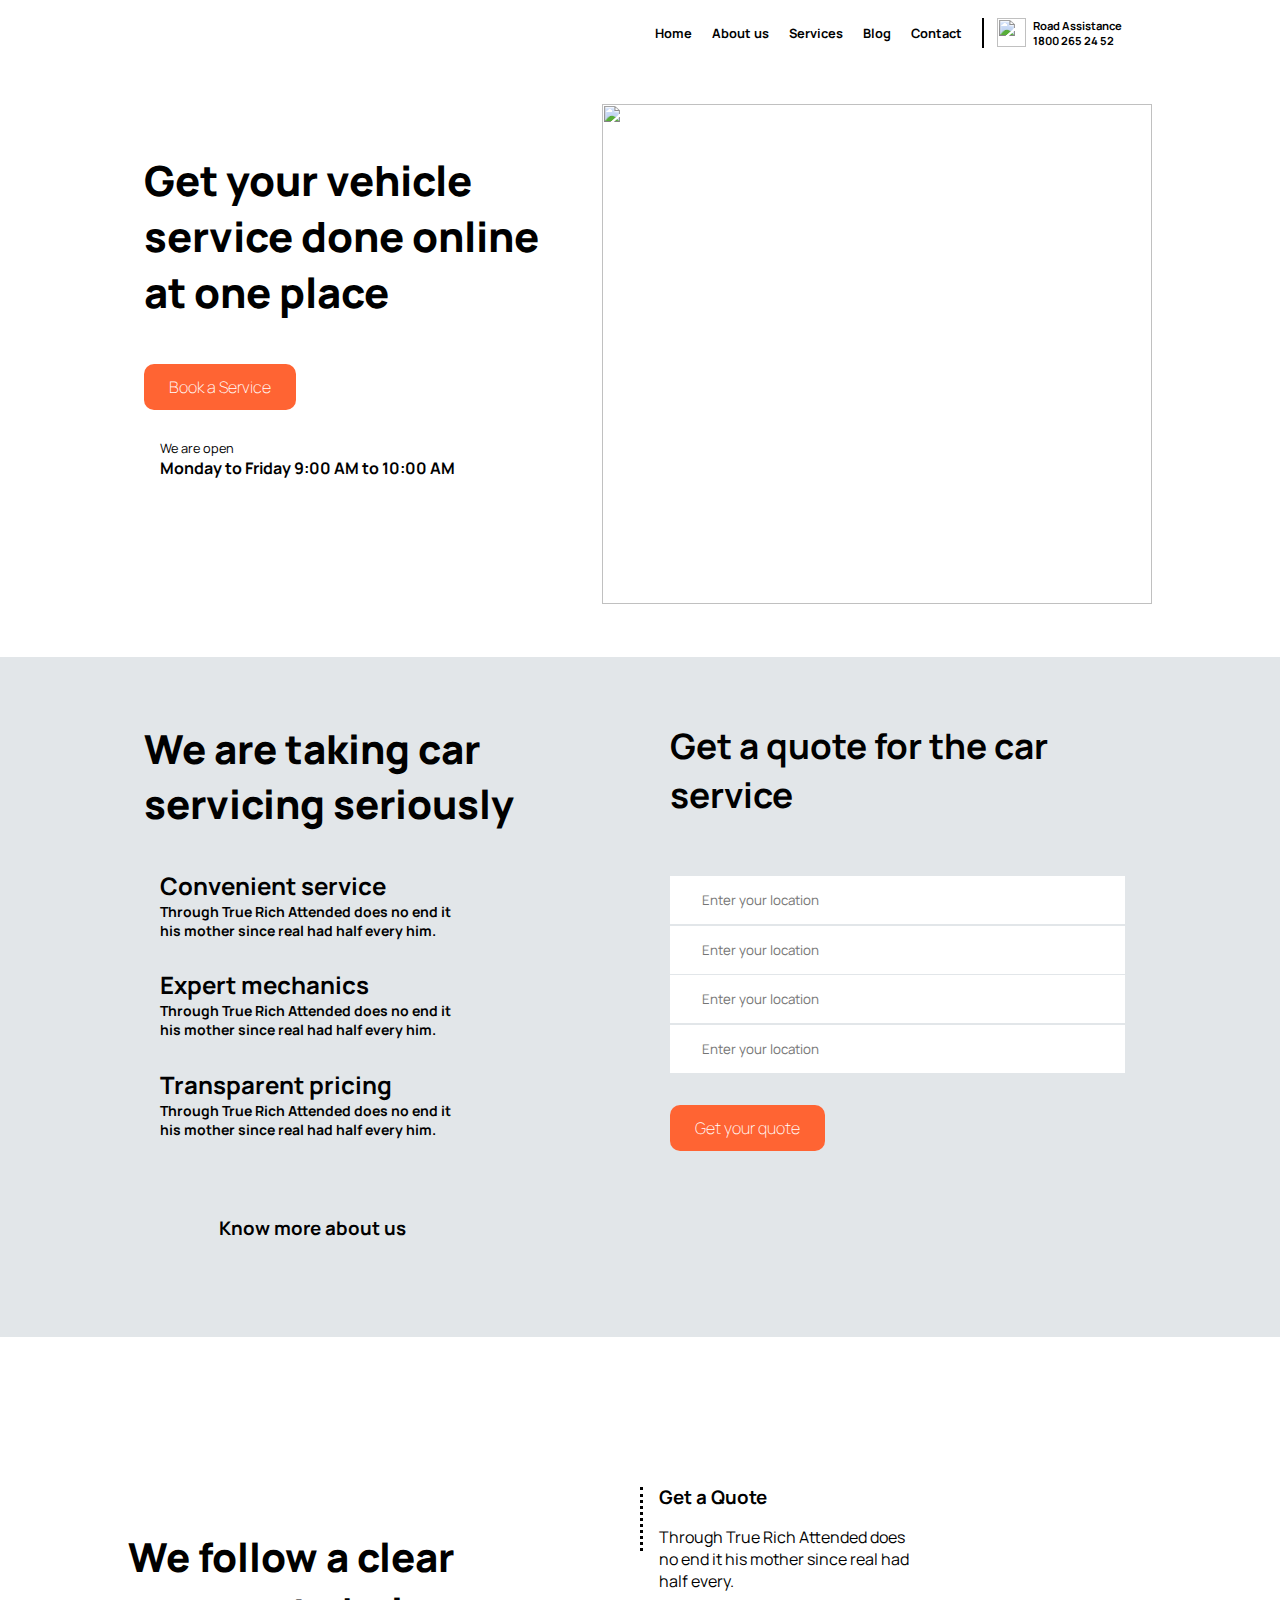
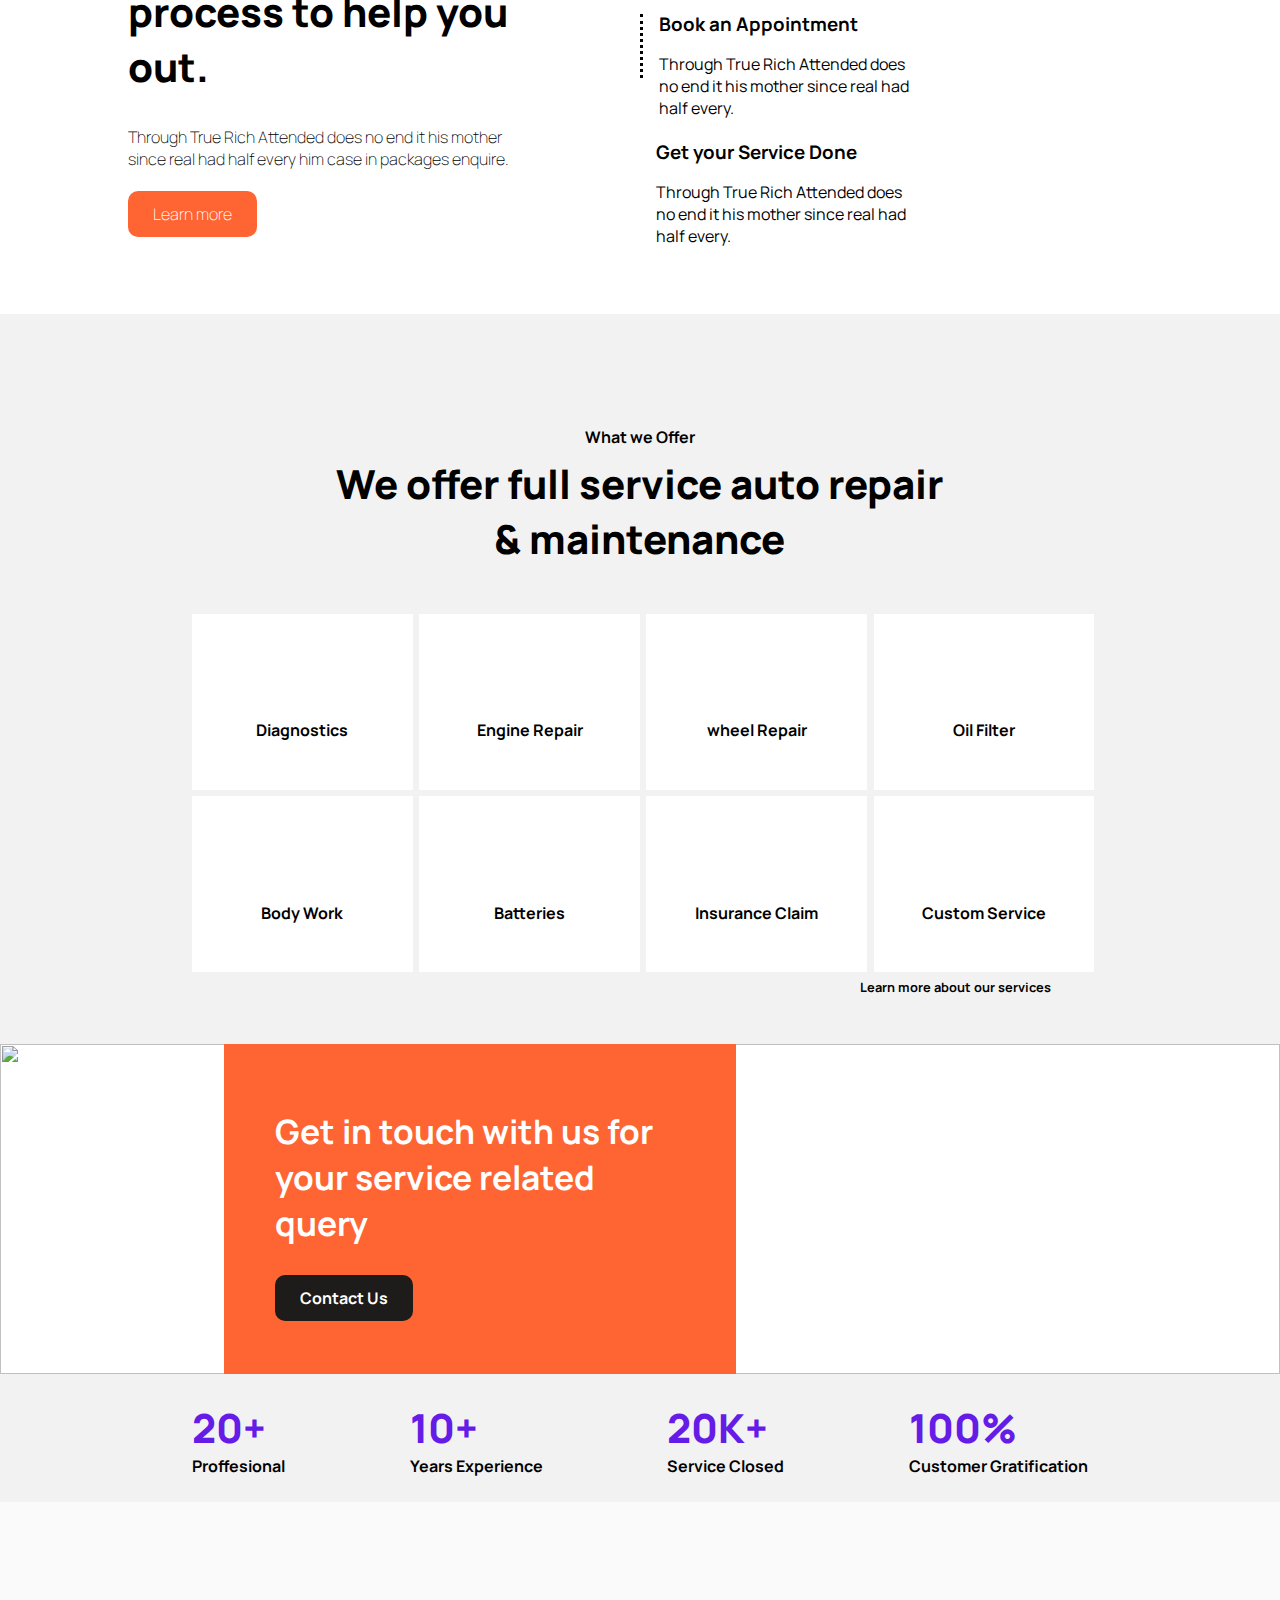
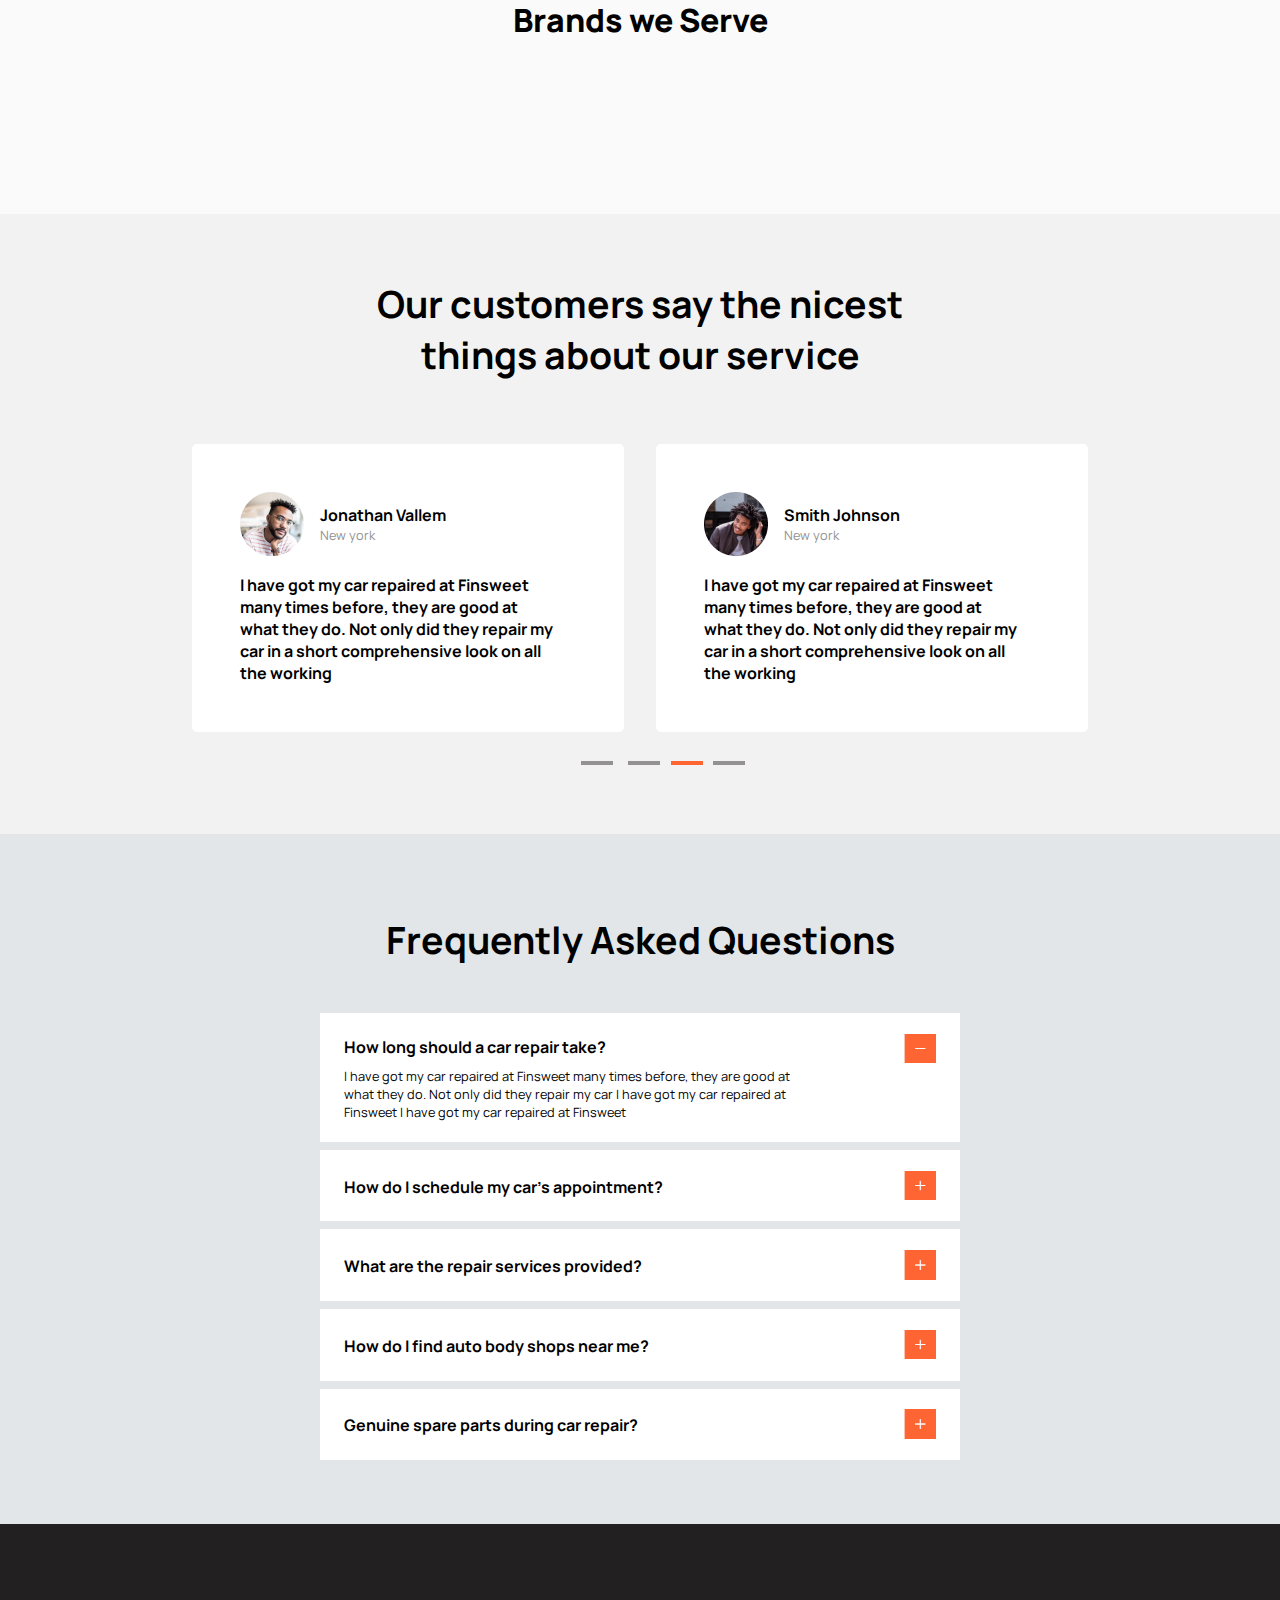
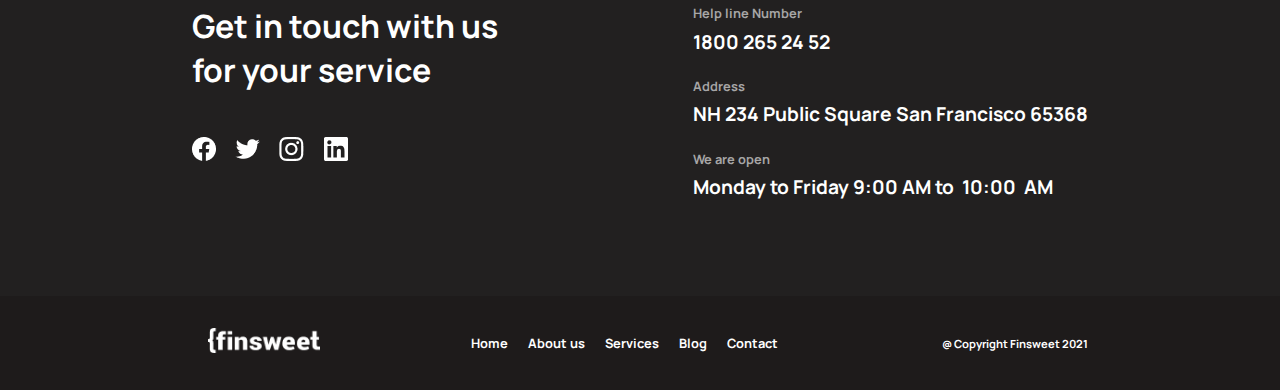
==== commit e488922b: "Update index.html" ====
--- a/index.html
+++ b/index.html
@@ -397,7 +397,7 @@
         <div class="lines">
           <img src="./images/lines.png" alt="">
         </div>
-        <div class="arrow-section">
+        <!-- <div class="arrow-section">
           <div class="left-arrow">
             <svg version="1.0" xmlns="http://www.w3.org/2000/svg"
              width="30pt" height="30pt" viewBox="0 0 64.000000 64.000000"
@@ -426,7 +426,7 @@
             </g>
             </svg>
           </div>
-        </div>
+        </div> -->
       </div>
     </section>
 
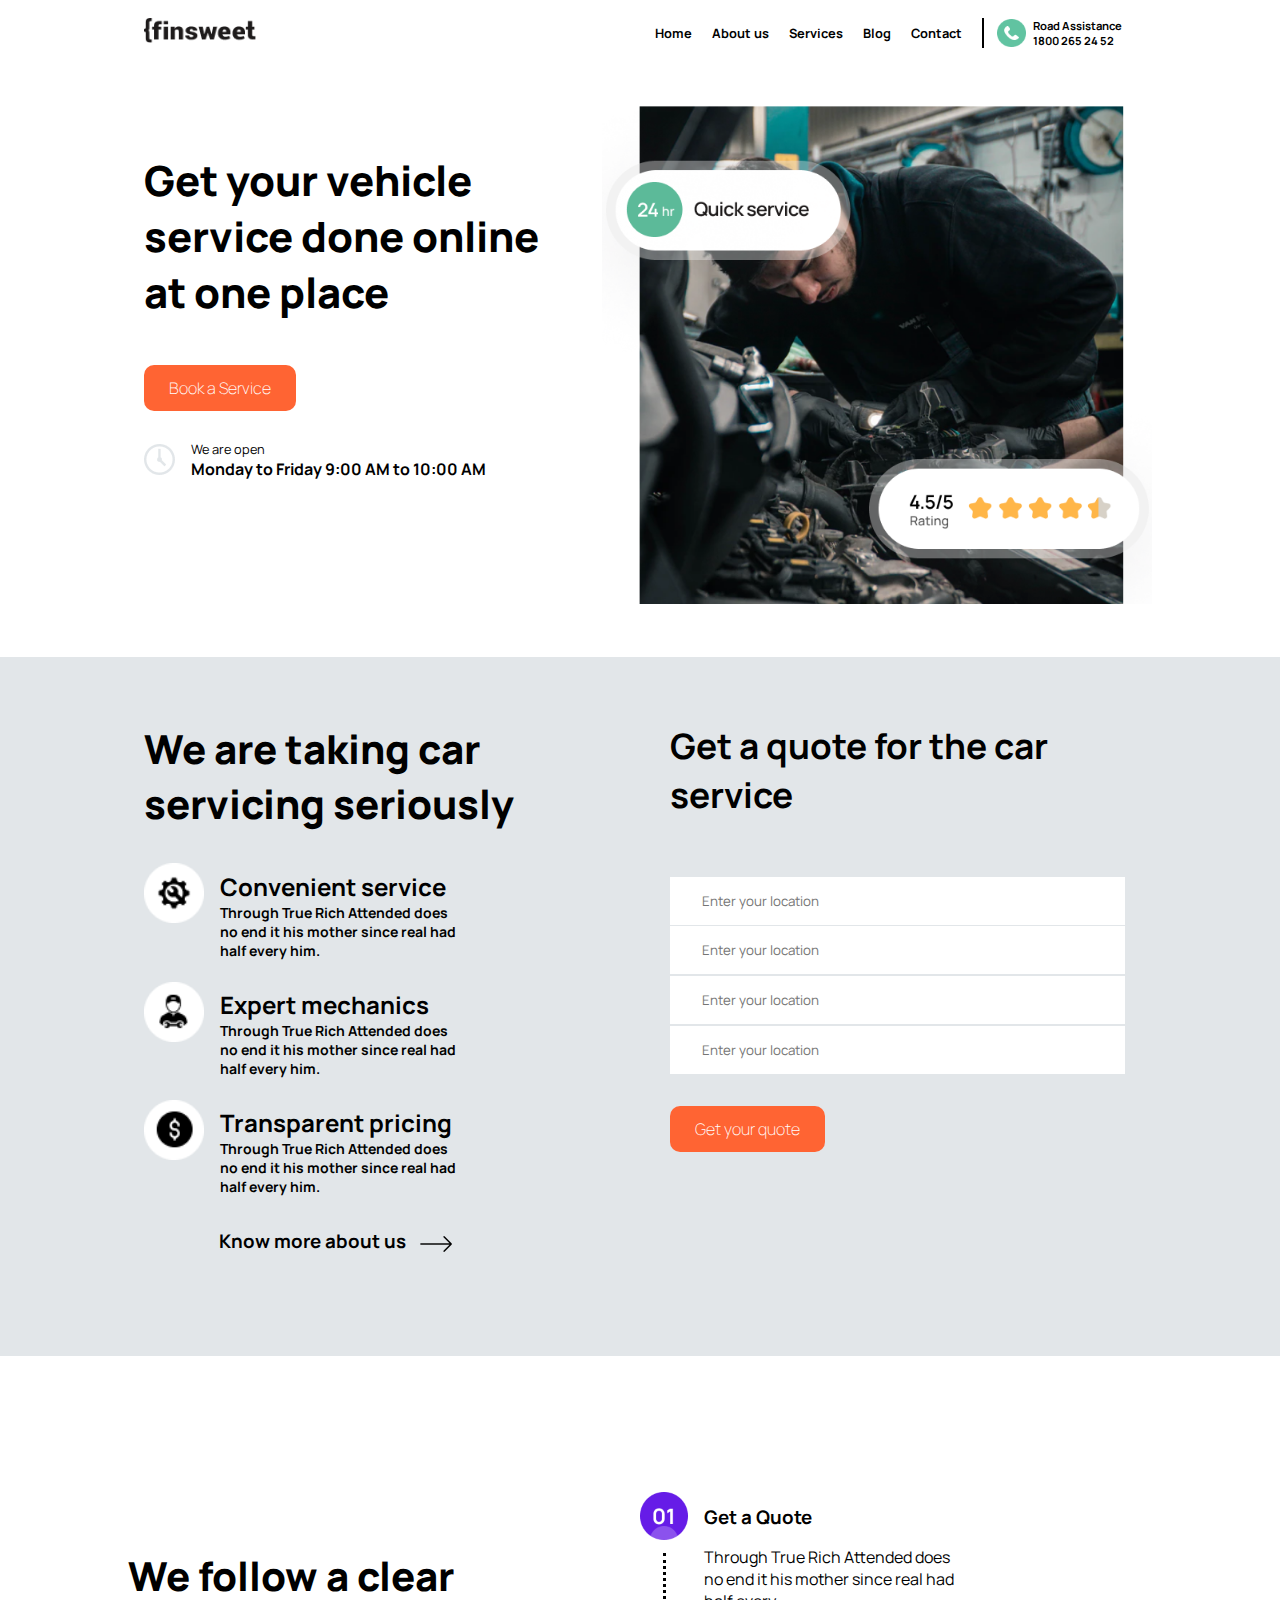
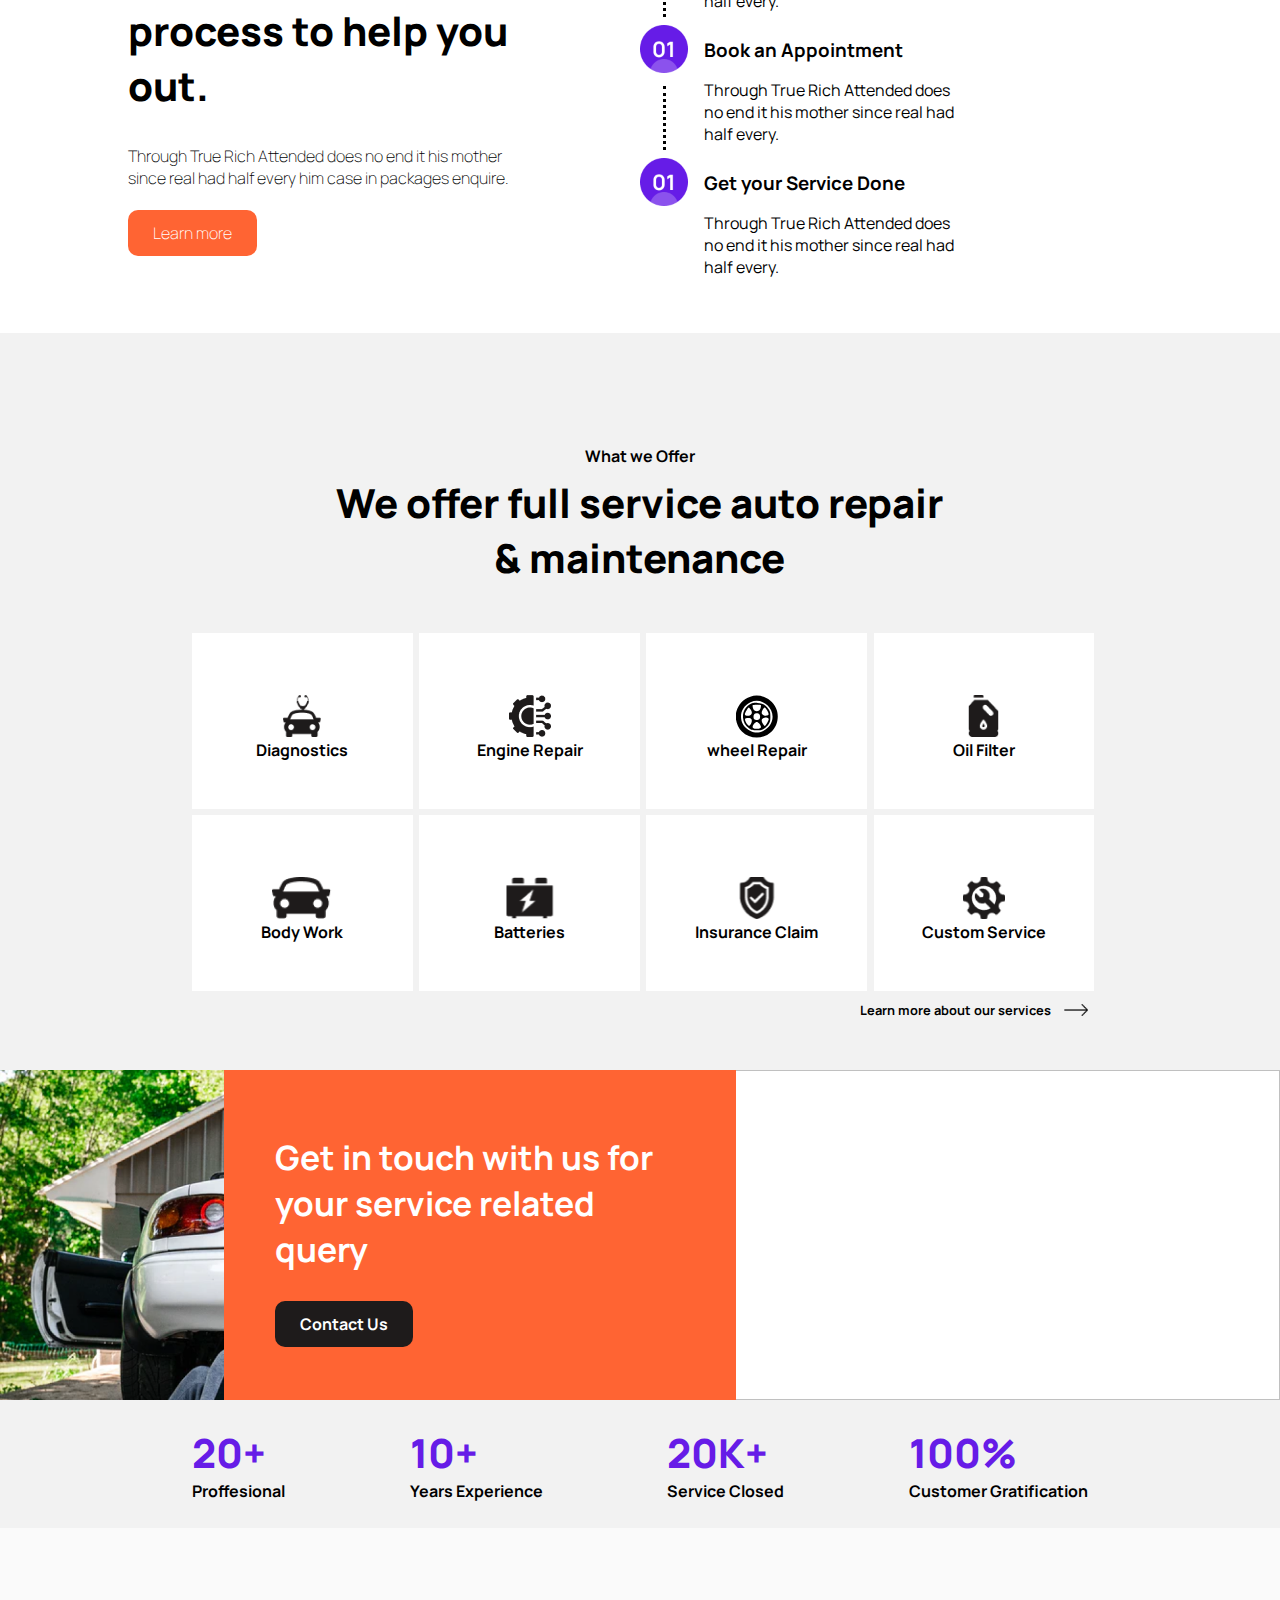
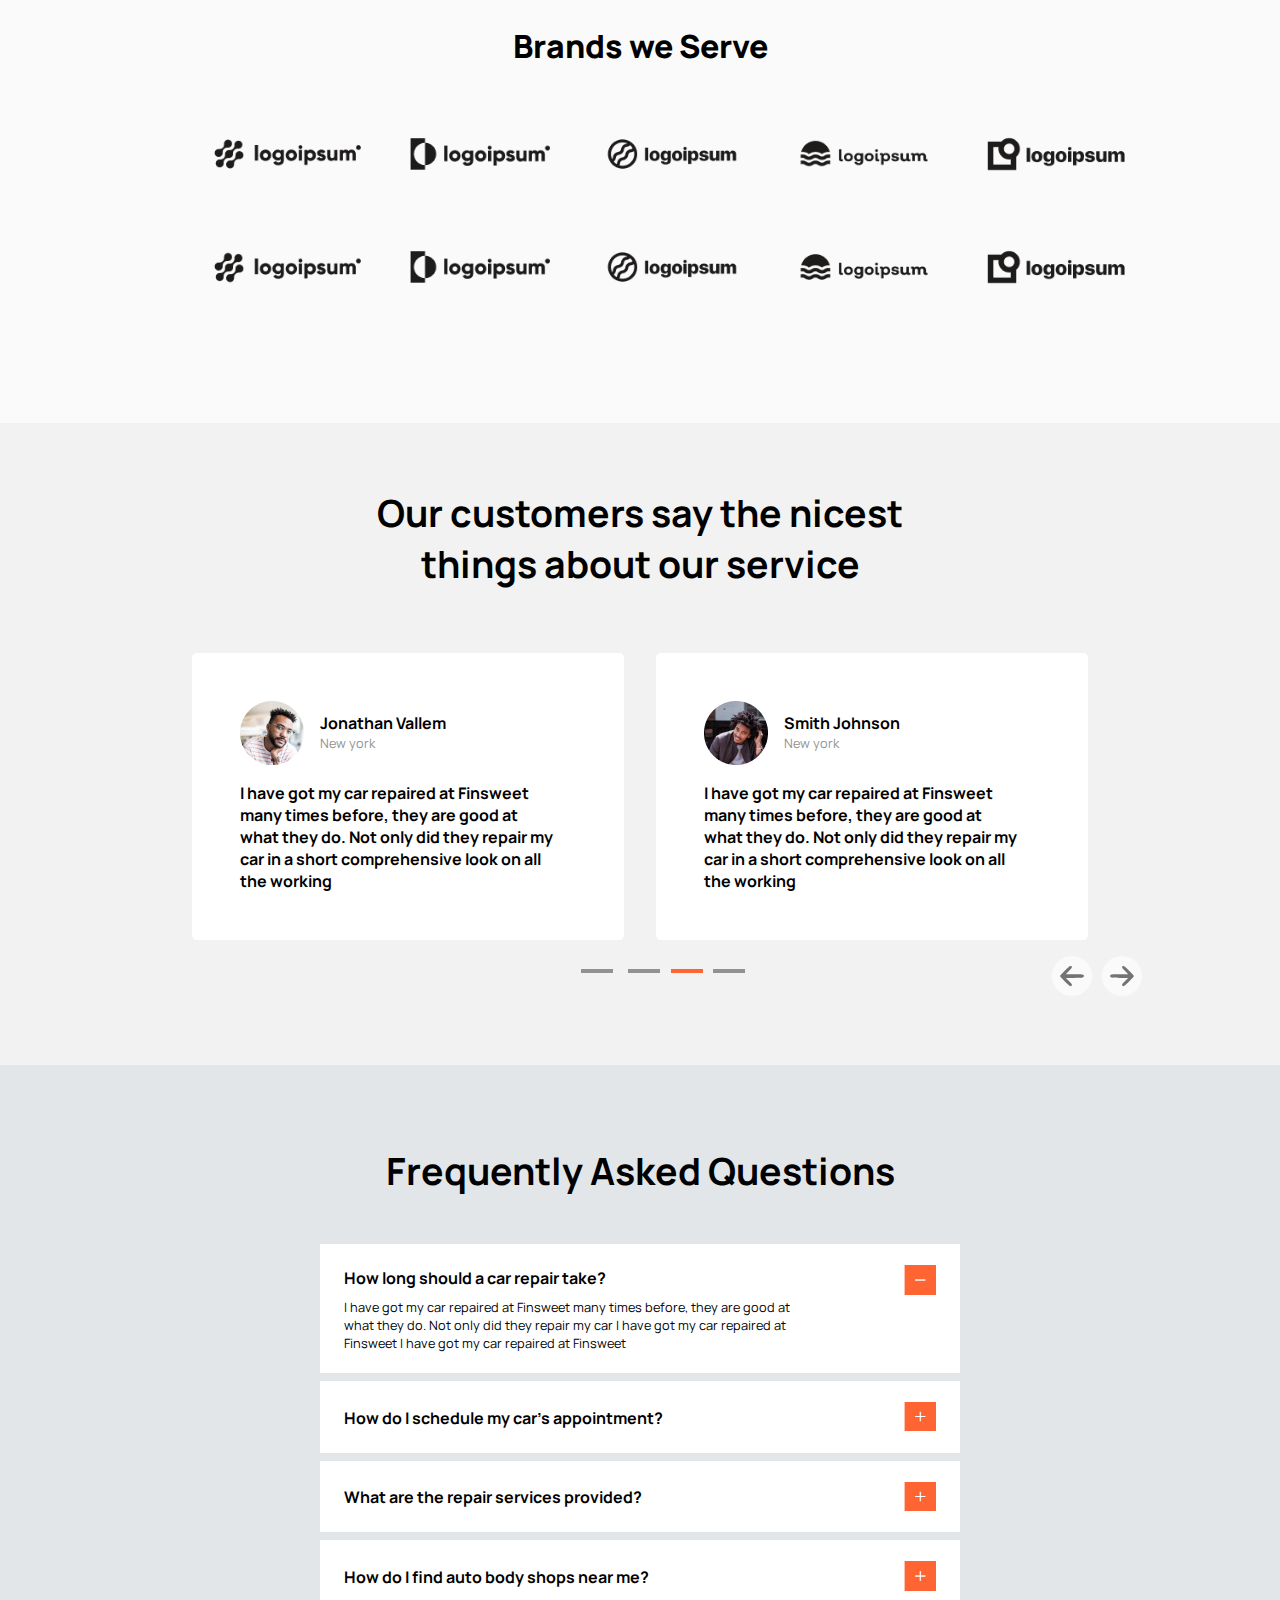
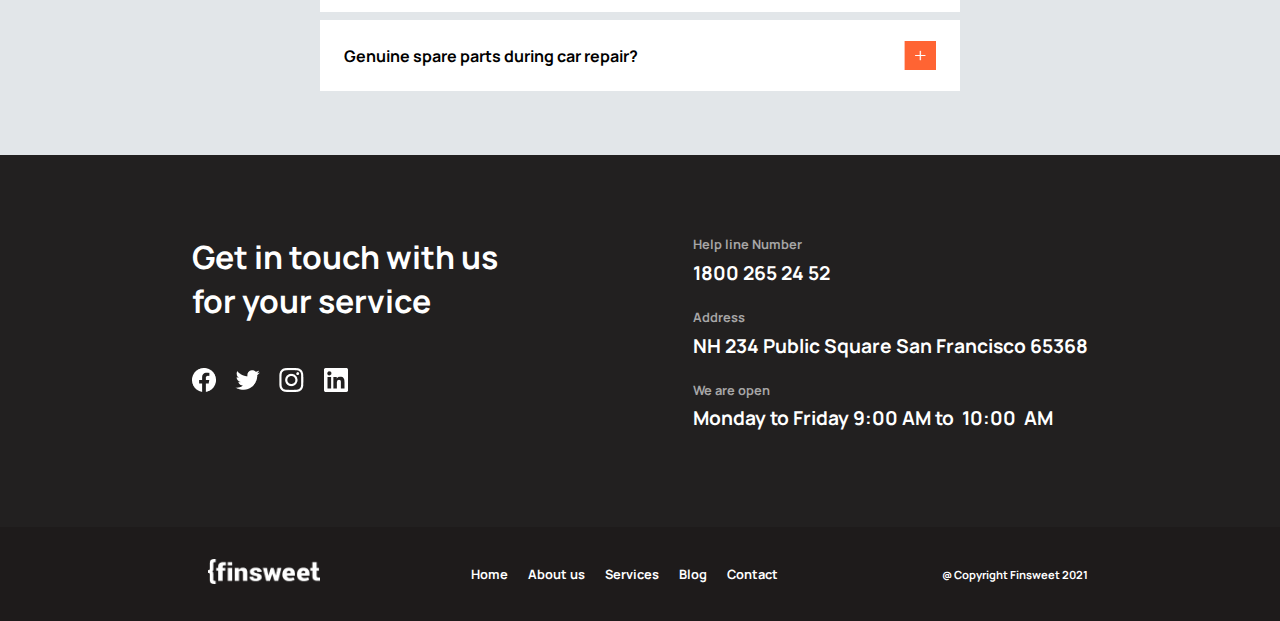
==== commit 6fc971b4: "Add files via upload" ====
--- a/index.html
+++ b/index.html
@@ -397,7 +397,7 @@
         <div class="lines">
           <img src="./images/lines.png" alt="">
         </div>
-        <!-- <div class="arrow-section">
+        <div class="arrow-section">
           <div class="left-arrow">
             <svg version="1.0" xmlns="http://www.w3.org/2000/svg"
              width="30pt" height="30pt" viewBox="0 0 64.000000 64.000000"
@@ -426,7 +426,7 @@
             </g>
             </svg>
           </div>
-        </div> -->
+        </div>
       </div>
     </section>
 
--- a/style.css
+++ b/style.css
@@ -608,7 +608,7 @@
 }
 
 /* MEDIA QUERIES */
-@media (max-width: 426px) {
+@media only screen and (max-width: 426px) and (min-width: 200px) {
   .container .right-section,
   .right-section ul,
   .container{
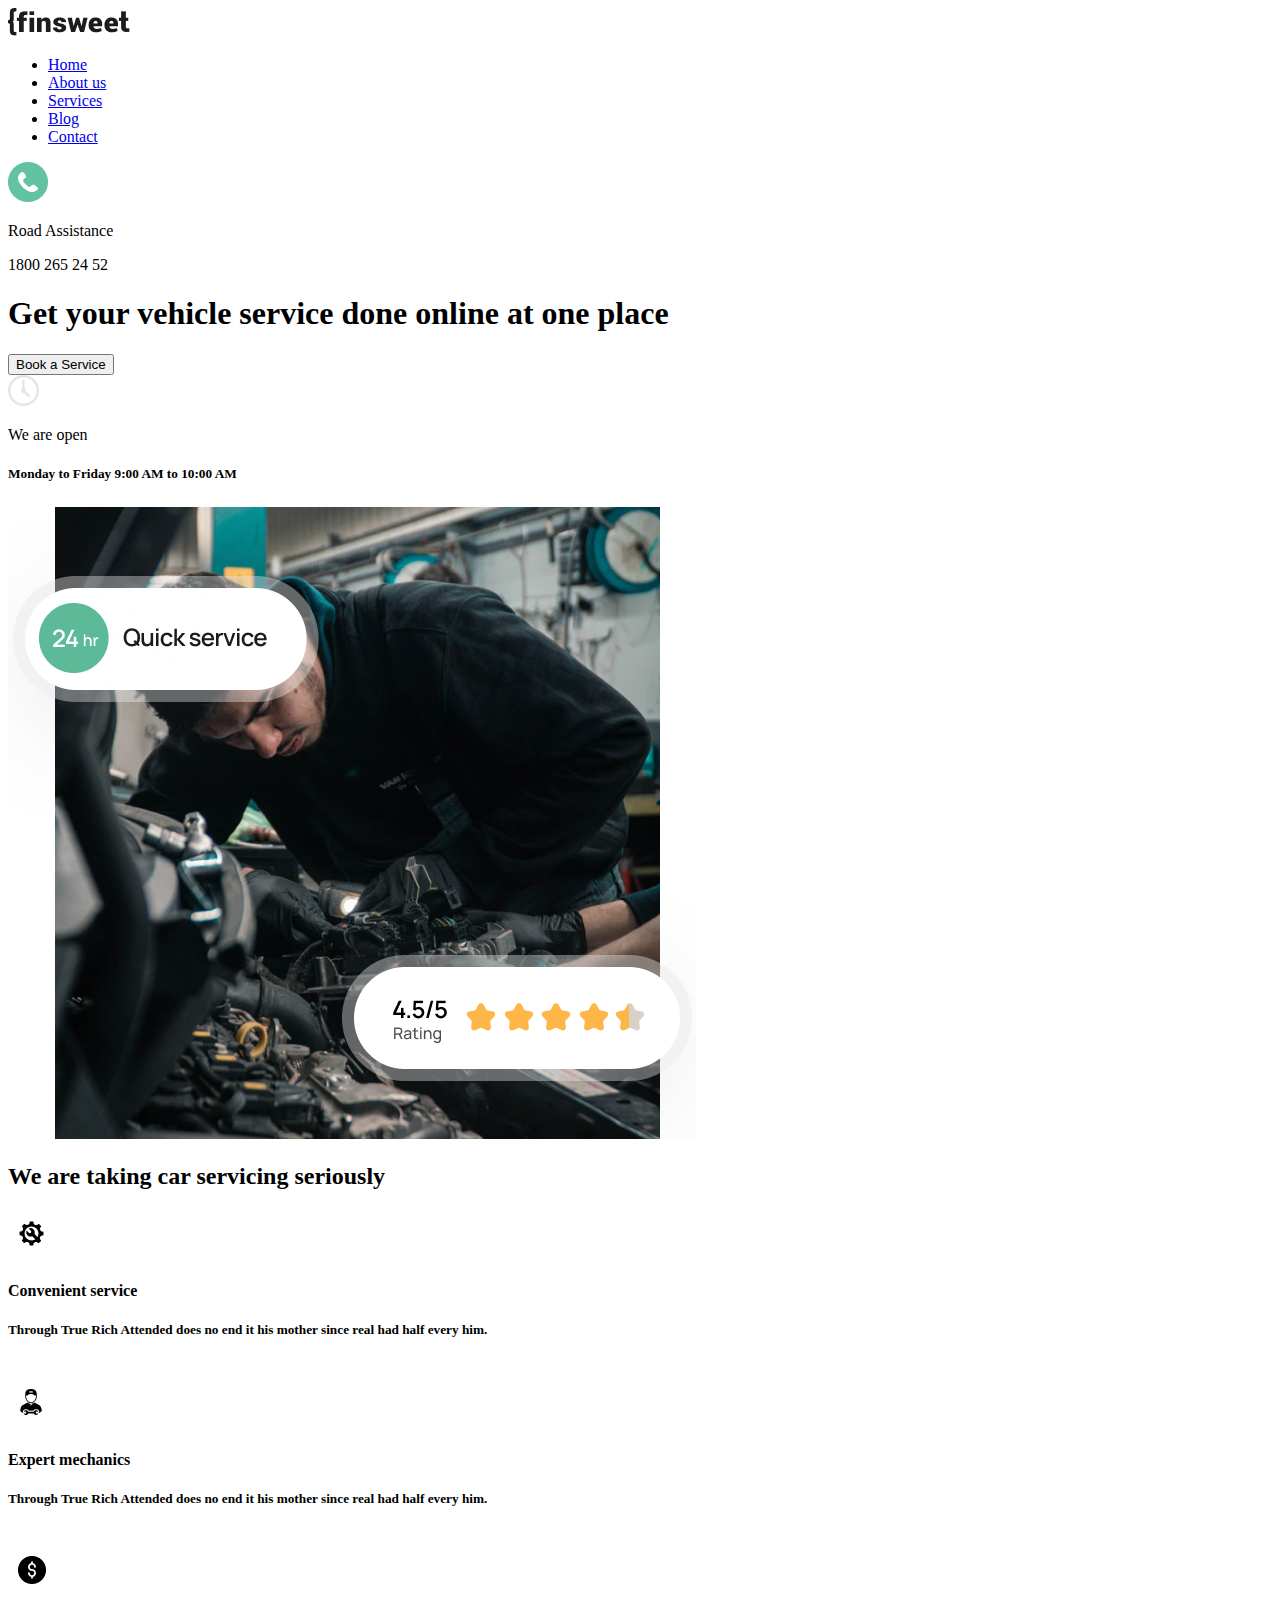
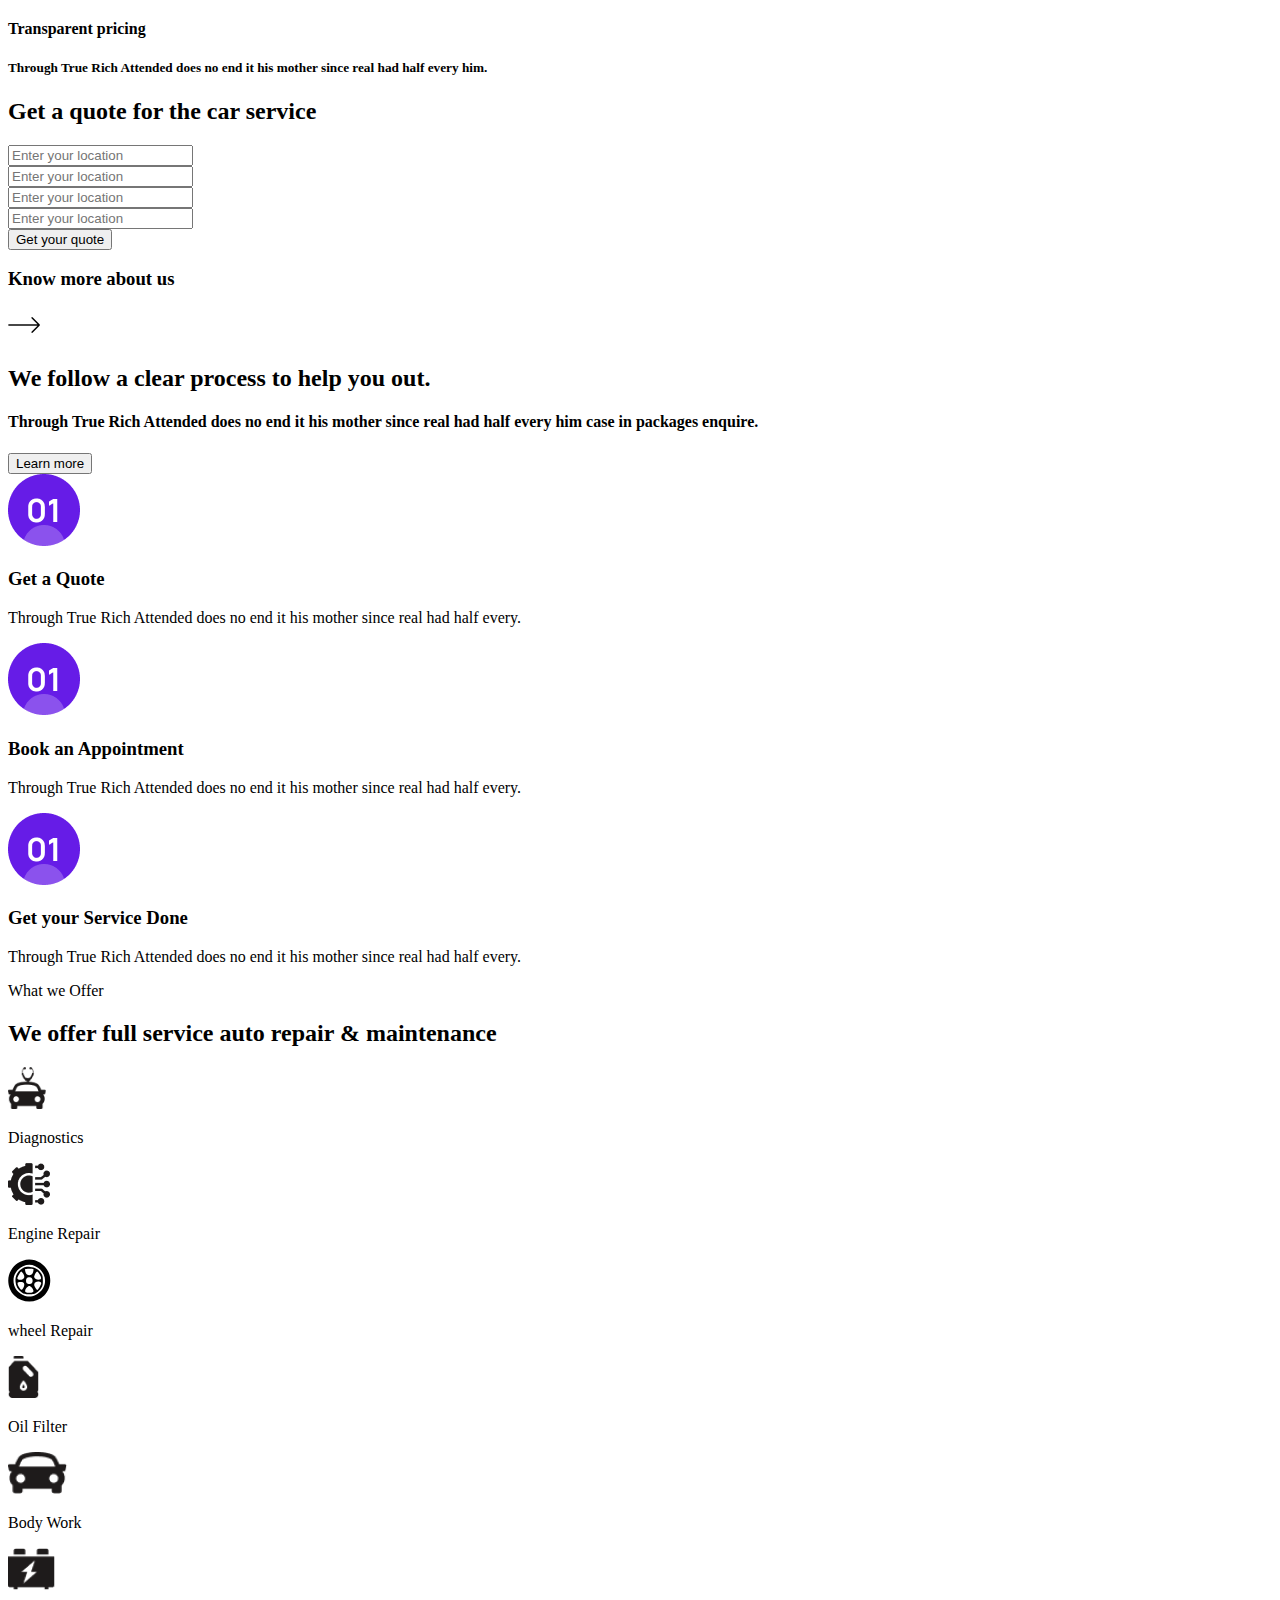
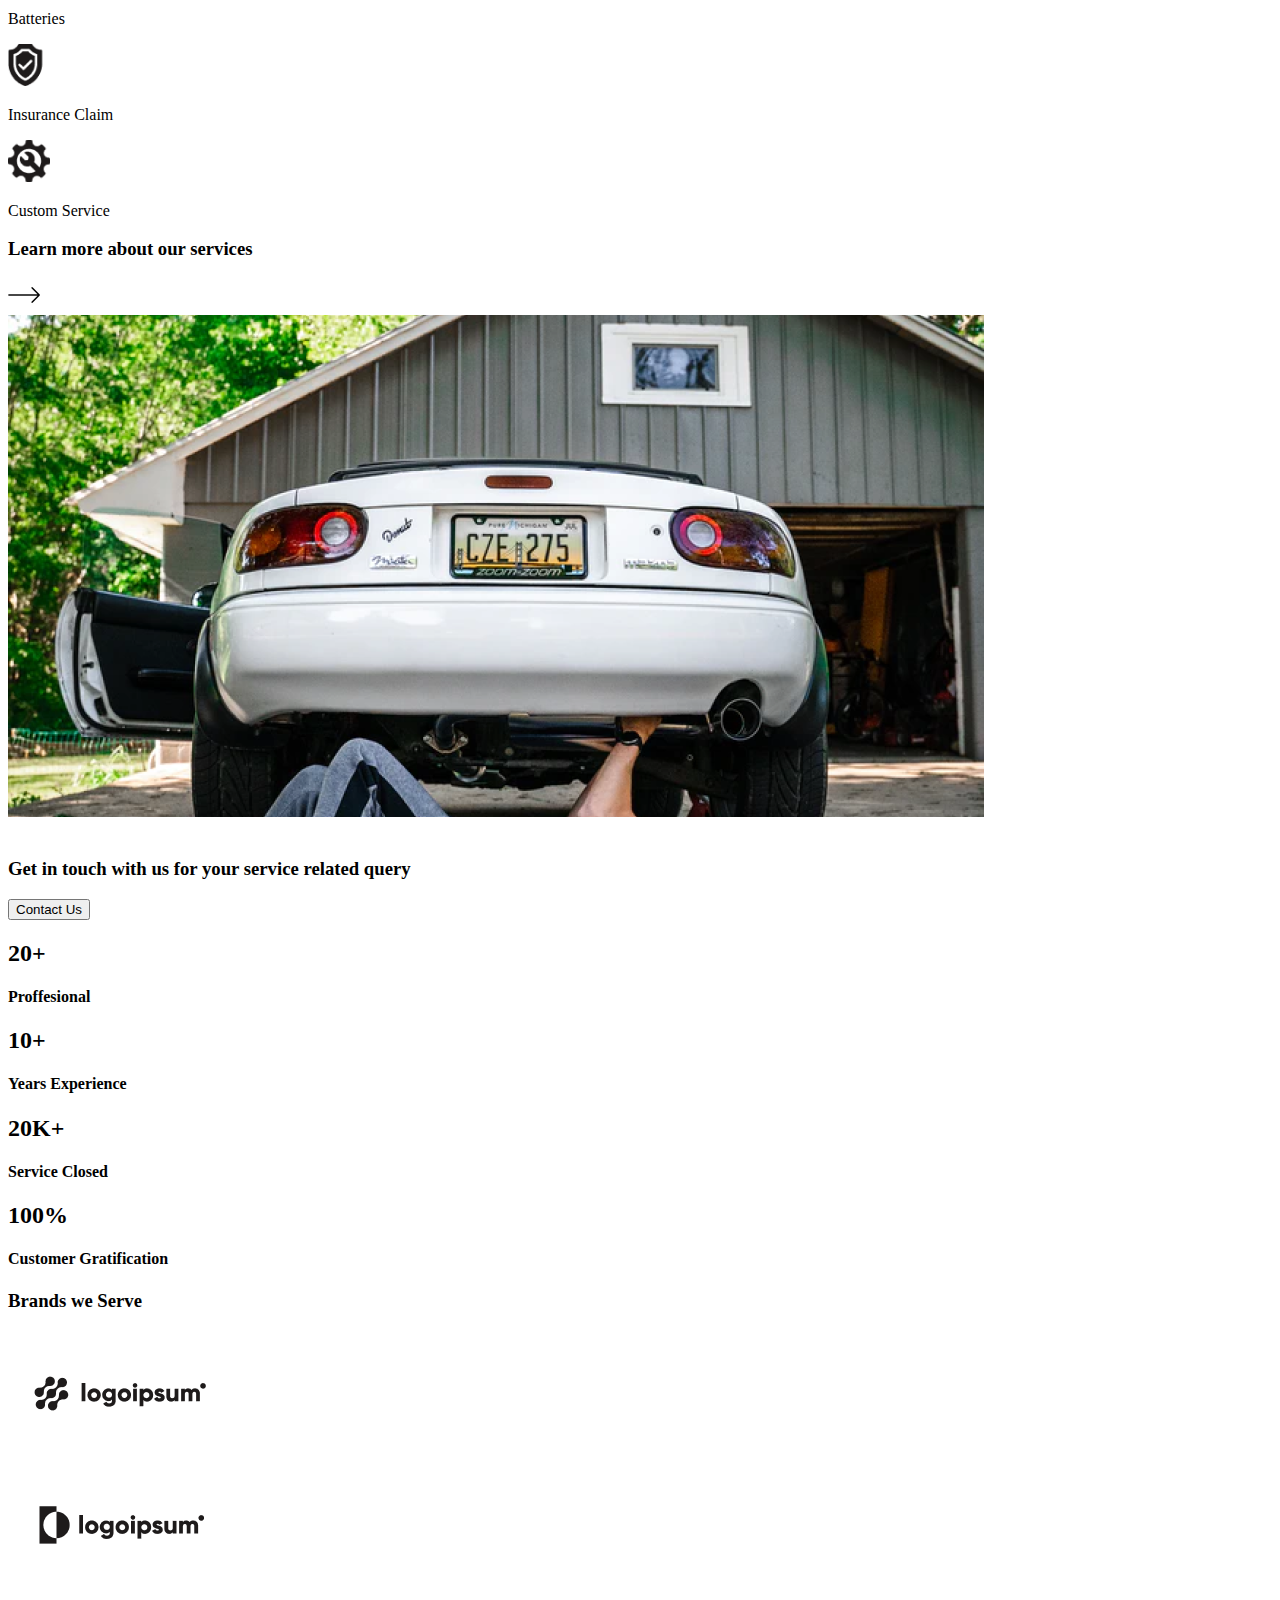
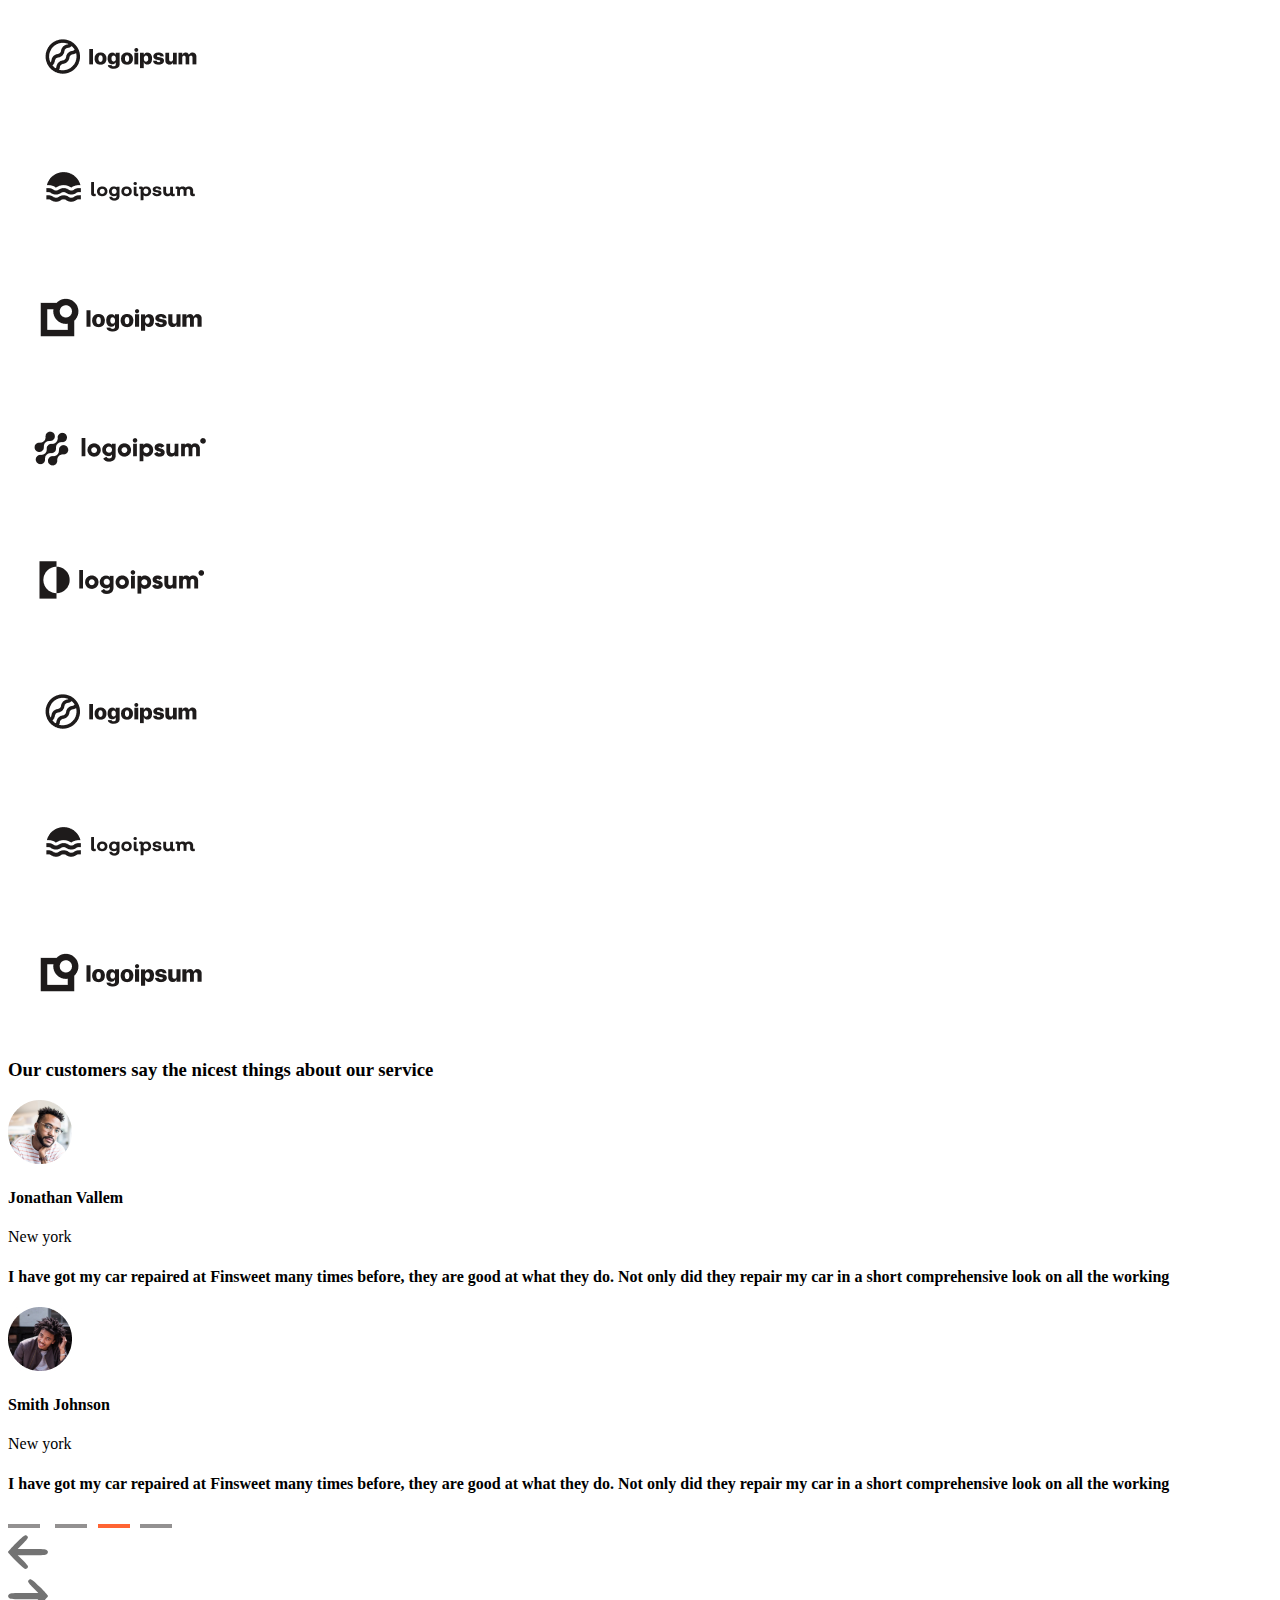
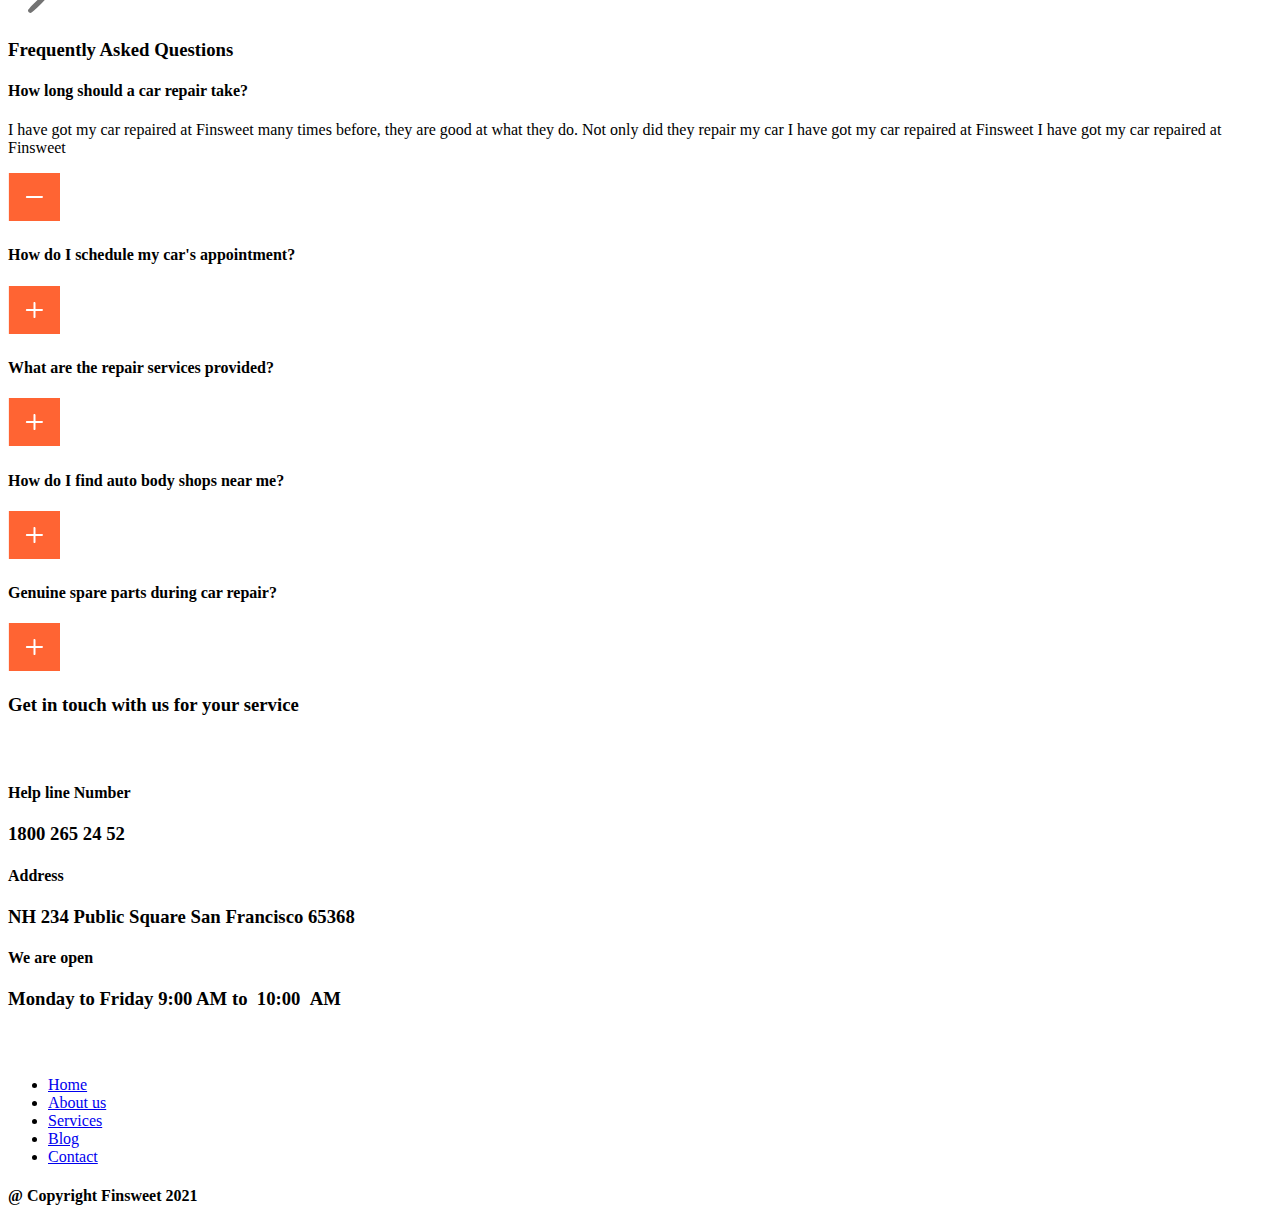
==== commit 0f753e05: "Update index.html" ====
--- a/index.html
+++ b/index.html
@@ -1,523 +1,22 @@
 <!DOCTYPE html>
-<html lang="en" dir="ltr">
-  <head>
+<html lang="en">
+<head>
     <meta charset="utf-8">
-    <title>finsweet</title>
+    <meta http-equiv="X-UA-Compatible" content="IE=edge">
+    <meta name="viewport" content="width=device-width, initial-scale=1.0">
+    <title>Finsweet</title>
     <link rel="stylesheet" href="style.css">
-  </head>
-  <body>
+</head>
+<body>
     <header>
-      <div class="container">
-        <div class="left-section">
-          <a href="index.html">
-            <img src="./images/Logo.png" alt="">
-          </a>
-        </div>
-        <div class="right-section">
-          <div class="">
-            <ul>
-              <li><a href="#">Home</a></li>
-              <li><a href="#">About us</a></li>
-              <li><a href="#">Services</a></li>
-              <li><a href="#">Blog</a></li>
-              <li><a href="#">Contact</a></li>
-            </ul>
-          </div>
-          <div class="nav-contact">
-            <div class="nav-image-div">
-              <img src="./images/Assistance Icon.png" alt="">
-            </div>
-            <div class="rd">
-              <p>Road Assistance</p>
-              <p>1800 265 24 52</p>
-            </div>
-          </div>
-        </div>
-      </div>
-    </header>
-
-    <!-- BODY SECTION -->
-    <section class="heading">
-      <div class="booking">
-        <h1>Get your vehicle service done online at one place</h1>
-        <button class="btn" type="button" name="button">
-          Book a Service
-        </button>
-        <div class="bookTime">
-          <div class="clock">
-            <img src="./images/Icon.png" alt="">
-          </div>
-          <div>
-            <p>We are open</p>
-            <h5>Monday to Friday 9:00 AM to  10:00  AM</h5>
-          </div>
-        </div>
-      </div>
-      <div class="image-section">
-        <img src="./images/header-image.png" alt="">
-      </div>
-    </section>
-
-    <section class="manifest-bg">
-      <div class="manifest">
-        <div class="sub-main bold">
-          <h2>We are taking car servicing seriously</h2>
-          <div class="mini">
-            <div class="icons">
-              <img src="./images/gear.png" alt="">
-            </div>
-            <div class="mini-text">
-              <h4>Convenient service</h4>
-              <h5>Through True Rich Attended does no end it his mother since real had half every him.</h5>
-            </div>
-          </div>
-          <br>
-          <div class="mini">
-            <div class="icons">
-              <img src="./images/mechanic.png" alt="">
-            </div>
-            <div class="mini-text">
-              <h4>Expert mechanics</h4>
-              <h5>Through True Rich Attended does no end it his mother since real had half every him.</h5>
-            </div>
-          </div>
-          <br>
-          <div class="mini">
-            <div class="icons">
-              <img src="./images/dollar.png" alt="">
-            </div>
-            <div class="mini-text">
-              <h4>Transparent pricing</h4>
-              <h5>Through True Rich Attended does no end it his mother since real had half every him.</h5>
-            </div>
-          </div>
-        </div>
-
-        <div class="sub-main light">
-          <h2>Get a quote for the car service</h2>
-          <form class="form-mini" action="index.html" method="post">
-            <div class="">
-              <input type="text" name="" value="" placeholder="Enter your location">
-            </div>
-            <div class="">
-              <input type="text" name="" value="" placeholder="Enter your location">
-            </div>
-            <div class="">
-              <input type="text" name="" value="" placeholder="Enter your location">
-            </div>
-            <div class="">
-              <input type="text" name="" value="" placeholder="Enter your location">
-            </div>
-
-            <div class="manifest-btn-div">
-              <button class="btn manifest-btn" type="submit" name="button">Get your quote</button>
-            </div>
-          </form>
-        </div>
-      </div>
-
-      <div class="know-more">
-        <div class="sub">
-          <h3>Know more about us</h3>
-          <img src="./images/arrow-correction.png" alt="">
-        </div>
-      </div>
-    </section>
-
-    <!-- PROCESS SECTION -->
-    <section class="process">
-      <div class="sub-process">
-        <div class="process-left">
-          <div class="processLeftText">
-            <h2>We follow a clear process to help you out.</h2>
-            <h4>Through True Rich Attended does no end it his mother since real had half every him case in packages enquire.</h4>
-            <div class="process-btn-div">
-              <a href="#">
-                <button class="btn" type="button" name="button">Learn more</button>
-              </a>
-            </div>
-          </div>
-        </div>
-
-        <div class="process-right">
-          <!-- SPLIT DIV'S FOR THE SINGLE BORDER DIV -->
-          <div class="main-quote">
-            <div class="sub-quote1">
-              <div class="">
-                <img src="./images/1.png" alt="">
-              </div>
-              <div class="vline">
-
-              </div>
-            </div>
-            <div class="quote-text">
-              <h3>Get a Quote</h3>
-              <p>Through True Rich Attended does no end it his mother since real had half every.</p>
-            </div>
-          </div>
-          <div class="main-quote">
-            <div class="sub-quote1">
-              <div class="">
-                <img src="./images/1.png" alt="">
-              </div>
-              <div class="vline">
-
-              </div>
-            </div>
-            <div class="quote-text">
-              <h3>Book an Appointment</h3>
-              <p>Through True Rich Attended does no end it his mother since real had half every.</p>
-            </div>
-          </div>
-          <div class="main-quote">
-            <div class="sub-quote1">
-              <div class="">
-                <img src="./images/1.png" alt="">
-              </div>
-            </div>
-            <div class="quote-text">
-              <h3>Get your Service Done</h3>
-              <p>Through True Rich Attended does no end it his mother since real had half every.</p>
-            </div>
-          </div>
-        </div>
-      </div>
-    </section>
-
-    <!-- OFFERS SECTION -->
-    <section class="offers-main">
-      <div class="offers-text">
-        <p>What we Offer</p>
-        <h2>We offer full service auto repair & maintenance</h2>
-      </div>
-
-      <div class="offers-grid">
-        <div class="test">
-          <div class="grid">
-            <div class="grid-image">
-              <img src="./images/diagnostics.png" alt="">
-            </div>
-            <div class="grid-text">
-              <p>Diagnostics</p>
-            </div>
-          </div>
-          <div class="grid">
-            <div class="grid-image">
-              <img src="./images/engine.png" alt="">
-            </div>
-            <div class="grid-text">
-              <p>Engine Repair</p>
-            </div>
-          </div>
-        </div>
-        <div class="test">
-          <div class="grid">
-            <div class="grid-image">
-              <img src="./images/wheel.svg" alt="">
-            </div>
-            <div class="grid-text">
-              <p>wheel Repair</p>
-            </div>
-          </div>
-          <div class="grid">
-            <div class="grid-image">
-              <img src="./images/oil.png" alt="">
-            </div>
-            <div class="grid-text">
-                <p>Oil Filter</p>
-            </div>
-          </div>
-        </div>
-      </div>
-
-      <div class="offers-grid">
-        <div class="test">
-          <div class="grid">
-            <div class="grid-image">
-              <img src="./images/body.png" alt="">
-            </div>
-            <div class="grid-text">
-              <p>Body Work</p>
-            </div>
-          </div>
-          <div class="grid">
-            <div class="grid-image">
-              <img src="./images/battery.png" alt="">
-            </div>
-            <div class="grid-text">
-              <p>Batteries</p>
-            </div>
-          </div>
-        </div>
-        <div class="test">
-          <div class="grid">
-            <div class="grid-image">
-              <img src="./images/insurance.png" alt="">
-            </div>
-            <div class="grid-text">
-              <p>Insurance Claim</p>
-            </div>
-          </div>
-          <div class="grid">
-            <div class="grid-image">
-              <img src="./images/custom.png" alt="">
-            </div>
-            <div class="grid-text">
-              <p>Custom Service</p>
-            </div>
-          </div>
-        </div>
-      </div>
-      <div class="grid-service">
-        <div class="learn-more">
-          <h3>Learn more about our services</h3>
-          <img src="./images/arrow-correction.png" alt="">
-        </div>
-      </div>
-    </section>
-
-    <section class="cta">
-      <div class="cta-left">
-        <img src="./images/car.png" alt="">
-      </div>
-      <div class="cta-right">
-        <img src="https://images.unsplash.com/photo-1597766325363-f5576d851d6a?ixlib=rb-1.2.1&ixid=MnwxMjA3fDB8MHxwaG90by1wYWdlfHx8fGVufDB8fHx8&auto=format&fit=crop&w=870&q=80" alt="">
-      </div>
-      <div class="cta-absolute">
-        <h3>Get in touch with us for your service related query</h3>
-        <div class="button">
-          <button class="btn bg" type="button" name="button">Contact Us</button>
-        </div>
-      </div>
-    </section>
-
-    <!-- EXPERIENCE SECTION -->
-
-    <section class="experience">
-      <div class="sub-container">
-        <div class="stats">
-          <h2>20+</h2>
-          <h4>Proffesional</h4>
-        </div>
-        <div class="stats">
-          <h2>10+</h2>
-          <h4>Years Experience</h4>
-        </div>
-        <div class="stats">
-          <h2>20K+</h2>
-          <h4>Service Closed</h4>
-        </div>
-        <div class="stats">
-          <h2>100%</h2>
-          <h4>Customer Gratification</h4>
-        </div>
-      </div>
-    </section>
-
-    <!-- BRANDS SERVED -->
-    <section class="brands">
-      <div class="brand-main">
-        <h3>Brands we Serve</h3>
-        <div class="brand-row">
-          <div class="">
-            <img src="./images/brand1.png" alt="">
-          </div>
-          <div class="">
-            <img src="./images/brand2.png" alt="">
-          </div>
-          <div class="">
-            <img src="./images/brand3.png" alt="">
-          </div>
-          <div class="">
-            <img src="./images/brand4.png" alt="">
-          </div>
-          <div class="">
-            <img src="./images/brand5.png" alt="">
-          </div>
-        </div>
-
-        <div class="brand-row">
-          <div class="">
-            <img src="./images/brand1.png" alt="">
-          </div>
-          <div class="">
-            <img src="./images/brand2.png" alt="">
-          </div>
-          <div class="">
-            <img src="./images/brand3.png" alt="">
-          </div>
-          <div class="">
-            <img src="./images/brand4.png" alt="">
-          </div>
-          <div class="">
-            <img src="./images/brand5.png" alt="">
-          </div>
-        </div>
-      </div>
-    </section>
-
-    <!-- TESTIMONIAL SECTION -->
-    <section class="testimonial">
-      <div class="testimonial-text">
-        <h3>Our customers say the nicest things about our service</h3>
-      </div>
-      <div class="testimonial-main">
-        <div class="right-testimonial">
-          <div class="sub-testimonial">
-            <div class="top-div">
-              <div class="">
-                <img src="./images/person1.png" alt="">
-              </div>
-              <div class="user-details">
-                <h4>Jonathan Vallem</h4>
-                <p>New york</p>
-              </div>
-            </div>
-            <h4>I have got my car repaired at Finsweet many times before, they are good at what they do. Not only did they repair my car in a short comprehensive look on all the working</h4>
-          </div>
-        </div>
-
-        <div class="left-testimonial">
-          <div class="sub-testimonial">
-            <div class="top-div">
-              <div class="">
-                <img src="./images/person2.jpg" alt="">
-              </div>
-              <div class="user-details">
-                <h4>Smith Johnson</h4>
-                <p>New york</p>
-              </div>
-            </div>
-            <h4>I have got my car repaired at Finsweet many times before, they are good at what they do. Not only did they repair my car in a short comprehensive look on all the working</h4>
-          </div>
-        </div>
-      </div>
-
-      <div class="carousel">
-        <div class="lines">
-          <img src="./images/lines.png" alt="">
-        </div>
-        <div class="arrow-section">
-          <div class="left-arrow">
-            <svg version="1.0" xmlns="http://www.w3.org/2000/svg"
-             width="30pt" height="30pt" viewBox="0 0 64.000000 64.000000"
-             preserveAspectRatio="xMidYMid meet">
-
-            <g transform="translate(0.000000,64.000000) scale(0.100000,-0.100000)"
-            fill="#737373" stroke="none">
-            <path d="M127 462 c-70 -70 -127 -134 -127 -142 0 -24 252 -270 276 -270 24 0
-            44 18 44 39 0 9 -37 53 -82 98 l-83 83 220 0 c183 0 224 3 243 16 28 19 28 49
-            0 68 -19 13 -60 16 -243 16 l-220 0 83 83 c82 82 93 102 70 125 -28 28 -55 10
-            -181 -116z"/>
-            </g>
-            </svg>
-          </div>
-          <div class="right-arrow">
-            <svg version="1.0" xmlns="http://www.w3.org/2000/svg"
-             width="30pt" height="30pt" viewBox="0 0 64.000000 64.000000"
-             preserveAspectRatio="xMidYMid meet">
-
-            <g transform="translate(0.000000,64.000000) scale(0.100000,-0.100000)"
-            fill="#737373" stroke="none">
-            <path d="M332 578 c-23 -23 -12 -43 70 -125 l83 -83 -220 0 c-183 0 -224 -3
-            -243 -16 -28 -19 -28 -49 0 -68 19 -13 60 -16 243 -16 l220 0 -83 -83 c-45
-            -45 -82 -89 -82 -98 0 -21 20 -39 45 -39 24 0 275 247 275 270 0 9 -57 73
-            -128 143 -125 125 -153 142 -180 115z"/>
-            </g>
-            </svg>
-          </div>
-        </div>
-      </div>
-    </section>
-
-    <section class="faq-section">
-      <div class="faq-header">
-        <h3>Frequently Asked Questions</h3>
-      </div>
-      <div class="faq-questions">
-        <div class="first">
-          <div class="faq-text">
-            <h4>How long should a car repair take?</h4>
-            <p>I have got my car repaired at Finsweet many times before, they are good at what they do. Not only did they repair my car I have got my car repaired at Finsweet I have got my car repaired at Finsweet</p>
-          </div>
-          <div class="faq-image">
-            <img src="./images/orange.png" alt="">
-          </div>
-        </div>
-
-        <div class="others">
-          <div class="faq-text">
-            <h4>How do I schedule my car's appointment?</h4>
-          </div>
-          <div class="faq-image">
-            <img src="./images/Orange-plus.png" alt="">
-          </div>
-        </div>
-        <div class="others">
-          <div class="faq-text">
-            <h4>What are the repair services provided?</h4>
-          </div>
-          <div class="faq-image">
-            <img src="./images/Orange-plus.png" alt="">
-          </div>
-        </div>
-        <div class="others">
-          <div class="faq-text">
-            <h4>How do I find auto body shops near me?</h4>
-          </div>
-          <div class="faq-image">
-            <img src="./images/Orange-plus.png" alt="">
-          </div>
-        </div>
-        <div class="others">
-          <div class="faq-text">
-            <h4>Genuine spare parts during car repair?</h4>
-          </div>
-          <div class="faq-image">
-            <img src="./images/Orange-plus.png" alt="">
-          </div>
-        </div>
-      </div>
-    </section>
-
-    <footer>
-      <div class="footer-top">
-        <div class="left-footer">
-          <div class="left-footer-text">
-            <h3>Get in touch with us for your  service</h3>
-          </div>
-          <div class="social">
-            <a href="#"><img src="./images/facebook.png" alt=""></a>
-            <a href="#"><img src="./images/twitter.png" alt=""></a>
-            <a href="#"><img src="./images/instagram.png" alt=""></a>
-            <a href="#"><img src="./images/linkedin.png" alt=""></a>
-          </div>
-        </div>
-        <div class="right-footer">
-          <div class="right-footer-text">
-            <h4>Help line Number</h4>
-            <h3>1800 265 24 52</h3>
-          </div>
-          <div class="right-footer-text">
-            <h4>Address</h4>
-            <h3>NH 234   Public Square San Francisco  65368</h3>
-          </div>
-          <div class="right-footer-text">
-            <h4>We are open</h4>
-            <h3>Monday to Friday 9:00 AM to  10:00  AM</h3>
-          </div>
-        </div>
-      </div>
-
-      <div class="footer-bottom">
         <div class="container">
           <div class="left-section">
             <a href="index.html">
-              <img src="./images/footer-logo.png" alt="">
+              <img src="./images/Logo.png" alt="">
             </a>
           </div>
           <div class="right-section">
-            <div class="footer-nav">
+            <div class="">
               <ul>
                 <li><a href="#">Home</a></li>
                 <li><a href="#">About us</a></li>
@@ -526,12 +25,517 @@
                 <li><a href="#">Contact</a></li>
               </ul>
             </div>
-            <div class="copyright">
-              <h4>@ Copyright Finsweet 2021</h4>
-            </div>
-          </div>
-        </div>
-      </div>
-    </footer>
-  </body>
+            <div class="nav-contact">
+              <div class="nav-image-div">
+                <img src="./images/Assistance Icon.png" alt="">
+              </div>
+              <div class="rd">
+                <p>Road Assistance</p>
+                <p>1800 265 24 52</p>
+              </div>
+            </div>
+          </div>
+        </div>
+      </header>
+  
+      <!-- BODY SECTION -->
+      <section class="heading">
+        <div class="booking">
+          <h1>Get your vehicle service done online at one place</h1>
+          <button class="btn" type="button" name="button">
+            Book a Service
+          </button>
+          <div class="bookTime">
+            <div class="clock">
+              <img src="./images/Icon.png" alt="">
+            </div>
+            <div>
+              <p>We are open</p>
+              <h5>Monday to Friday 9:00 AM to  10:00  AM</h5>
+            </div>
+          </div>
+        </div>
+        <div class="image-section">
+          <img src="./images/header-image.png" alt="">
+        </div>
+      </section>
+  
+      <section class="manifest-bg">
+        <div class="manifest">
+          <div class="sub-main bold">
+            <h2>We are taking car servicing seriously</h2>
+            <div class="mini">
+              <div class="icons">
+                <img src="./images/gear.png" alt="">
+              </div>
+              <div class="mini-text">
+                <h4>Convenient service</h4>
+                <h5>Through True Rich Attended does no end it his mother since real had half every him.</h5>
+              </div>
+            </div>
+            <br>
+            <div class="mini">
+              <div class="icons">
+                <img src="./images/mechanic.png" alt="">
+              </div>
+              <div class="mini-text">
+                <h4>Expert mechanics</h4>
+                <h5>Through True Rich Attended does no end it his mother since real had half every him.</h5>
+              </div>
+            </div>
+            <br>
+            <div class="mini">
+              <div class="icons">
+                <img src="./images/dollar.png" alt="">
+              </div>
+              <div class="mini-text">
+                <h4>Transparent pricing</h4>
+                <h5>Through True Rich Attended does no end it his mother since real had half every him.</h5>
+              </div>
+            </div>
+          </div>
+  
+          <div class="sub-main light">
+            <h2>Get a quote for the car service</h2>
+            <form class="form-mini" action="index.html" method="post">
+              <div class="">
+                <input type="text" name="" value="" placeholder="Enter your location">
+              </div>
+              <div class="">
+                <input type="text" name="" value="" placeholder="Enter your location">
+              </div>
+              <div class="">
+                <input type="text" name="" value="" placeholder="Enter your location">
+              </div>
+              <div class="">
+                <input type="text" name="" value="" placeholder="Enter your location">
+              </div>
+  
+              <div class="manifest-btn-div">
+                <button class="btn manifest-btn" type="submit" name="button">Get your quote</button>
+              </div>
+            </form>
+          </div>
+        </div>
+  
+        <div class="know-more">
+          <div class="sub">
+            <h3>Know more about us</h3>
+            <img src="./images/arrow-correction.png" alt="">
+          </div>
+        </div>
+      </section>
+  
+      <!-- PROCESS SECTION -->
+      <section class="process">
+        <div class="sub-process">
+          <div class="process-left">
+            <div class="processLeftText">
+              <h2>We follow a clear process to help you out.</h2>
+              <h4>Through True Rich Attended does no end it his mother since real had half every him case in packages enquire.</h4>
+              <div class="process-btn-div">
+                <a href="#">
+                  <button class="btn" type="button" name="button">Learn more</button>
+                </a>
+              </div>
+            </div>
+          </div>
+  
+          <div class="process-right">
+            <!-- SPLIT DIV'S FOR THE SINGLE BORDER DIV -->
+            <div class="main-quote">
+              <div class="sub-quote1">
+                <div class="">
+                  <img src="./images/1.png" alt="">
+                </div>
+                <div class="vline">
+  
+                </div>
+              </div>
+              <div class="quote-text">
+                <h3>Get a Quote</h3>
+                <p>Through True Rich Attended does no end it his mother since real had half every.</p>
+              </div>
+            </div>
+            <div class="main-quote">
+              <div class="sub-quote1">
+                <div class="">
+                  <img src="./images/1.png" alt="">
+                </div>
+                <div class="vline">
+  
+                </div>
+              </div>
+              <div class="quote-text">
+                <h3>Book an Appointment</h3>
+                <p>Through True Rich Attended does no end it his mother since real had half every.</p>
+              </div>
+            </div>
+            <div class="main-quote">
+              <div class="sub-quote1">
+                <div class="">
+                  <img src="./images/1.png" alt="">
+                </div>
+              </div>
+              <div class="quote-text">
+                <h3>Get your Service Done</h3>
+                <p>Through True Rich Attended does no end it his mother since real had half every.</p>
+              </div>
+            </div>
+          </div>
+        </div>
+      </section>
+  
+      <!-- OFFERS SECTION -->
+      <section class="offers-main">
+        <div class="offers-text">
+          <p>What we Offer</p>
+          <h2>We offer full service auto repair & maintenance</h2>
+        </div>
+  
+        <div class="offers-grid">
+          <div class="test">
+            <div class="grid">
+              <div class="grid-image">
+                <img src="./images/diagnostics.png" alt="">
+              </div>
+              <div class="grid-text">
+                <p>Diagnostics</p>
+              </div>
+            </div>
+            <div class="grid">
+              <div class="grid-image">
+                <img src="./images/engine.png" alt="">
+              </div>
+              <div class="grid-text">
+                <p>Engine Repair</p>
+              </div>
+            </div>
+          </div>
+          <div class="test">
+            <div class="grid">
+              <div class="grid-image">
+                <img src="./images/wheel.svg" alt="">
+              </div>
+              <div class="grid-text">
+                <p>wheel Repair</p>
+              </div>
+            </div>
+            <div class="grid">
+              <div class="grid-image">
+                <img src="./images/oil.png" alt="">
+              </div>
+              <div class="grid-text">
+                  <p>Oil Filter</p>
+              </div>
+            </div>
+          </div>
+        </div>
+  
+        <div class="offers-grid">
+          <div class="test">
+            <div class="grid">
+              <div class="grid-image">
+                <img src="./images/body.png" alt="">
+              </div>
+              <div class="grid-text">
+                <p>Body Work</p>
+              </div>
+            </div>
+            <div class="grid">
+              <div class="grid-image">
+                <img src="./images/battery.png" alt="">
+              </div>
+              <div class="grid-text">
+                <p>Batteries</p>
+              </div>
+            </div>
+          </div>
+          <div class="test">
+            <div class="grid">
+              <div class="grid-image">
+                <img src="./images/insurance.png" alt="">
+              </div>
+              <div class="grid-text">
+                <p>Insurance Claim</p>
+              </div>
+            </div>
+            <div class="grid">
+              <div class="grid-image">
+                <img src="./images/custom.png" alt="">
+              </div>
+              <div class="grid-text">
+                <p>Custom Service</p>
+              </div>
+            </div>
+          </div>
+        </div>
+        <div class="grid-service">
+          <div class="learn-more">
+            <h3>Learn more about our services</h3>
+            <img src="./images/arrow-correction.png" alt="">
+          </div>
+        </div>
+      </section>
+  
+      <section class="cta">
+        <div class="cta-left">
+          <img src="./images/car.png" alt="">
+        </div>
+        <div class="cta-right">
+          <img src="https://images.unsplash.com/photo-1597766325363-f5576d851d6a?ixlib=rb-1.2.1&ixid=MnwxMjA3fDB8MHxwaG90by1wYWdlfHx8fGVufDB8fHx8&auto=format&fit=crop&w=870&q=80" alt="">
+        </div>
+        <div class="cta-absolute">
+          <h3>Get in touch with us for your service related query</h3>
+          <div class="button">
+            <button class="btn bg" type="button" name="button">Contact Us</button>
+          </div>
+        </div>
+      </section>
+  
+      <!-- EXPERIENCE SECTION -->
+  
+      <section class="experience">
+        <div class="sub-container">
+          <div class="stats">
+            <h2>20+</h2>
+            <h4>Proffesional</h4>
+          </div>
+          <div class="stats">
+            <h2>10+</h2>
+            <h4>Years Experience</h4>
+          </div>
+          <div class="stats">
+            <h2>20K+</h2>
+            <h4>Service Closed</h4>
+          </div>
+          <div class="stats">
+            <h2>100%</h2>
+            <h4>Customer Gratification</h4>
+          </div>
+        </div>
+      </section>
+  
+      <!-- BRANDS SERVED -->
+      <section class="brands">
+        <div class="brand-main">
+          <h3>Brands we Serve</h3>
+          <div class="brand-flex">
+            <div class="brand-row">
+              <div class="">
+                <img src="./images/brand1.png" alt="">
+              </div>
+              <div class="">
+                <img src="./images/brand2.png" alt="">
+              </div>
+              <div class="">
+                <img src="./images/brand3.png" alt="">
+              </div>
+              <div class="">
+                <img src="./images/brand4.png" alt="">
+              </div>
+              <div class="">
+                <img src="./images/brand5.png" alt="">
+              </div>
+            </div>
+  
+            <div class="brand-row">
+              <div class="">
+                <img src="./images/brand1.png" alt="">
+              </div>
+              <div class="">
+                <img src="./images/brand2.png" alt="">
+              </div>
+              <div class="">
+                <img src="./images/brand3.png" alt="">
+              </div>
+              <div class="">
+                <img src="./images/brand4.png" alt="">
+              </div>
+              <div class="">
+                <img src="./images/brand5.png" alt="">
+              </div>
+            </div>
+          </div>
+        </div>
+      </section>
+  
+      <!-- TESTIMONIAL SECTION -->
+      <section class="testimonial">
+        <div class="testimonial-text">
+          <h3>Our customers say the nicest things about our service</h3>
+        </div>
+        <div class="testimonial-main">
+          <div class="right-testimonial">
+            <div class="sub-testimonial">
+              <div class="top-div">
+                <div class="">
+                  <img src="./images/person1.png" alt="">
+                </div>
+                <div class="user-details">
+                  <h4>Jonathan Vallem</h4>
+                  <p>New york</p>
+                </div>
+              </div>
+              <h4>I have got my car repaired at Finsweet many times before, they are good at what they do. Not only did they repair my car in a short comprehensive look on all the working</h4>
+            </div>
+          </div>
+  
+          <div class="left-testimonial">
+            <div class="sub-testimonial">
+              <div class="top-div">
+                <div class="">
+                  <img src="./images/person2.jpg" alt="">
+                </div>
+                <div class="user-details">
+                  <h4>Smith Johnson</h4>
+                  <p>New york</p>
+                </div>
+              </div>
+              <h4>I have got my car repaired at Finsweet many times before, they are good at what they do. Not only did they repair my car in a short comprehensive look on all the working</h4>
+            </div>
+          </div>
+        </div>
+  
+        <div class="carousel">
+          <div class="lines">
+            <img src="./images/lines.png" alt="">
+          </div>
+          <div class="arrow-section">
+            <div class="left-arrow">
+              <svg version="1.0" xmlns="http://www.w3.org/2000/svg"
+               width="30pt" height="30pt" viewBox="0 0 64.000000 64.000000"
+               preserveAspectRatio="xMidYMid meet">
+  
+              <g transform="translate(0.000000,64.000000) scale(0.100000,-0.100000)"
+              fill="#737373" stroke="none">
+              <path d="M127 462 c-70 -70 -127 -134 -127 -142 0 -24 252 -270 276 -270 24 0
+              44 18 44 39 0 9 -37 53 -82 98 l-83 83 220 0 c183 0 224 3 243 16 28 19 28 49
+              0 68 -19 13 -60 16 -243 16 l-220 0 83 83 c82 82 93 102 70 125 -28 28 -55 10
+              -181 -116z"/>
+              </g>
+              </svg>
+            </div>
+            <div class="right-arrow">
+              <svg version="1.0" xmlns="http://www.w3.org/2000/svg"
+               width="30pt" height="30pt" viewBox="0 0 64.000000 64.000000"
+               preserveAspectRatio="xMidYMid meet">
+  
+              <g transform="translate(0.000000,64.000000) scale(0.100000,-0.100000)"
+              fill="#737373" stroke="none">
+              <path d="M332 578 c-23 -23 -12 -43 70 -125 l83 -83 -220 0 c-183 0 -224 -3
+              -243 -16 -28 -19 -28 -49 0 -68 19 -13 60 -16 243 -16 l220 0 -83 -83 c-45
+              -45 -82 -89 -82 -98 0 -21 20 -39 45 -39 24 0 275 247 275 270 0 9 -57 73
+              -128 143 -125 125 -153 142 -180 115z"/>
+              </g>
+              </svg>
+            </div>
+          </div>
+        </div>
+      </section>
+  
+      <section class="faq-section">
+        <div class="faq-header">
+          <h3>Frequently Asked Questions</h3>
+        </div>
+        <div class="faq-questions">
+          <div class="first">
+            <div class="faq-text">
+              <h4>How long should a car repair take?</h4>
+              <p>I have got my car repaired at Finsweet many times before, they are good at what they do. Not only did they repair my car I have got my car repaired at Finsweet I have got my car repaired at Finsweet</p>
+            </div>
+            <div class="faq-image">
+              <img src="./images/orange.png" alt="">
+            </div>
+          </div>
+  
+          <div class="others">
+            <div class="faq-text">
+              <h4>How do I schedule my car's appointment?</h4>
+            </div>
+            <div class="faq-image">
+              <img src="./images/Orange-plus.png" alt="">
+            </div>
+          </div>
+          <div class="others">
+            <div class="faq-text">
+              <h4>What are the repair services provided?</h4>
+            </div>
+            <div class="faq-image">
+              <img src="./images/Orange-plus.png" alt="">
+            </div>
+          </div>
+          <div class="others">
+            <div class="faq-text">
+              <h4>How do I find auto body shops near me?</h4>
+            </div>
+            <div class="faq-image">
+              <img src="./images/Orange-plus.png" alt="">
+            </div>
+          </div>
+          <div class="others">
+            <div class="faq-text">
+              <h4>Genuine spare parts during car repair?</h4>
+            </div>
+            <div class="faq-image">
+              <img src="./images/Orange-plus.png" alt="">
+            </div>
+          </div>
+        </div>
+      </section>
+  
+      <footer>
+        <div class="footer-top">
+          <div class="left-footer">
+            <div class="left-footer-text">
+              <h3>Get in touch with us for your  service</h3>
+            </div>
+            <div class="social">
+              <a href="#"><img src="./images/facebook.png" alt=""></a>
+              <a href="#"><img src="./images/twitter.png" alt=""></a>
+              <a href="#"><img src="./images/instagram.png" alt=""></a>
+              <a href="#"><img src="./images/linkedin.png" alt=""></a>
+            </div>
+          </div>
+          <div class="right-footer">
+            <div class="right-footer-text">
+              <h4>Help line Number</h4>
+              <h3>1800 265 24 52</h3>
+            </div>
+            <div class="right-footer-text">
+              <h4>Address</h4>
+              <h3>NH 234   Public Square San Francisco  65368</h3>
+            </div>
+            <div class="right-footer-text">
+              <h4>We are open</h4>
+              <h3>Monday to Friday 9:00 AM to  10:00  AM</h3>
+            </div>
+          </div>
+        </div>
+  
+        <div class="footer-bottom">
+          <div class="container">
+            <div class="left-section">
+              <a href="index.html">
+                <img src="./images/footer-logo.png" alt="">
+              </a>
+            </div>
+            <div class="right-section">
+              <div class="footer-nav">
+                <ul>
+                  <li><a href="#">Home</a></li>
+                  <li><a href="#">About us</a></li>
+                  <li><a href="#">Services</a></li>
+                  <li><a href="#">Blog</a></li>
+                  <li><a href="#">Contact</a></li>
+                </ul>
+              </div>
+              <div class="copyright">
+                <h4>@ Copyright Finsweet 2021</h4>
+              </div>
+            </div>
+          </div>
+        </div>
+      </footer>
+</body>
 </html>
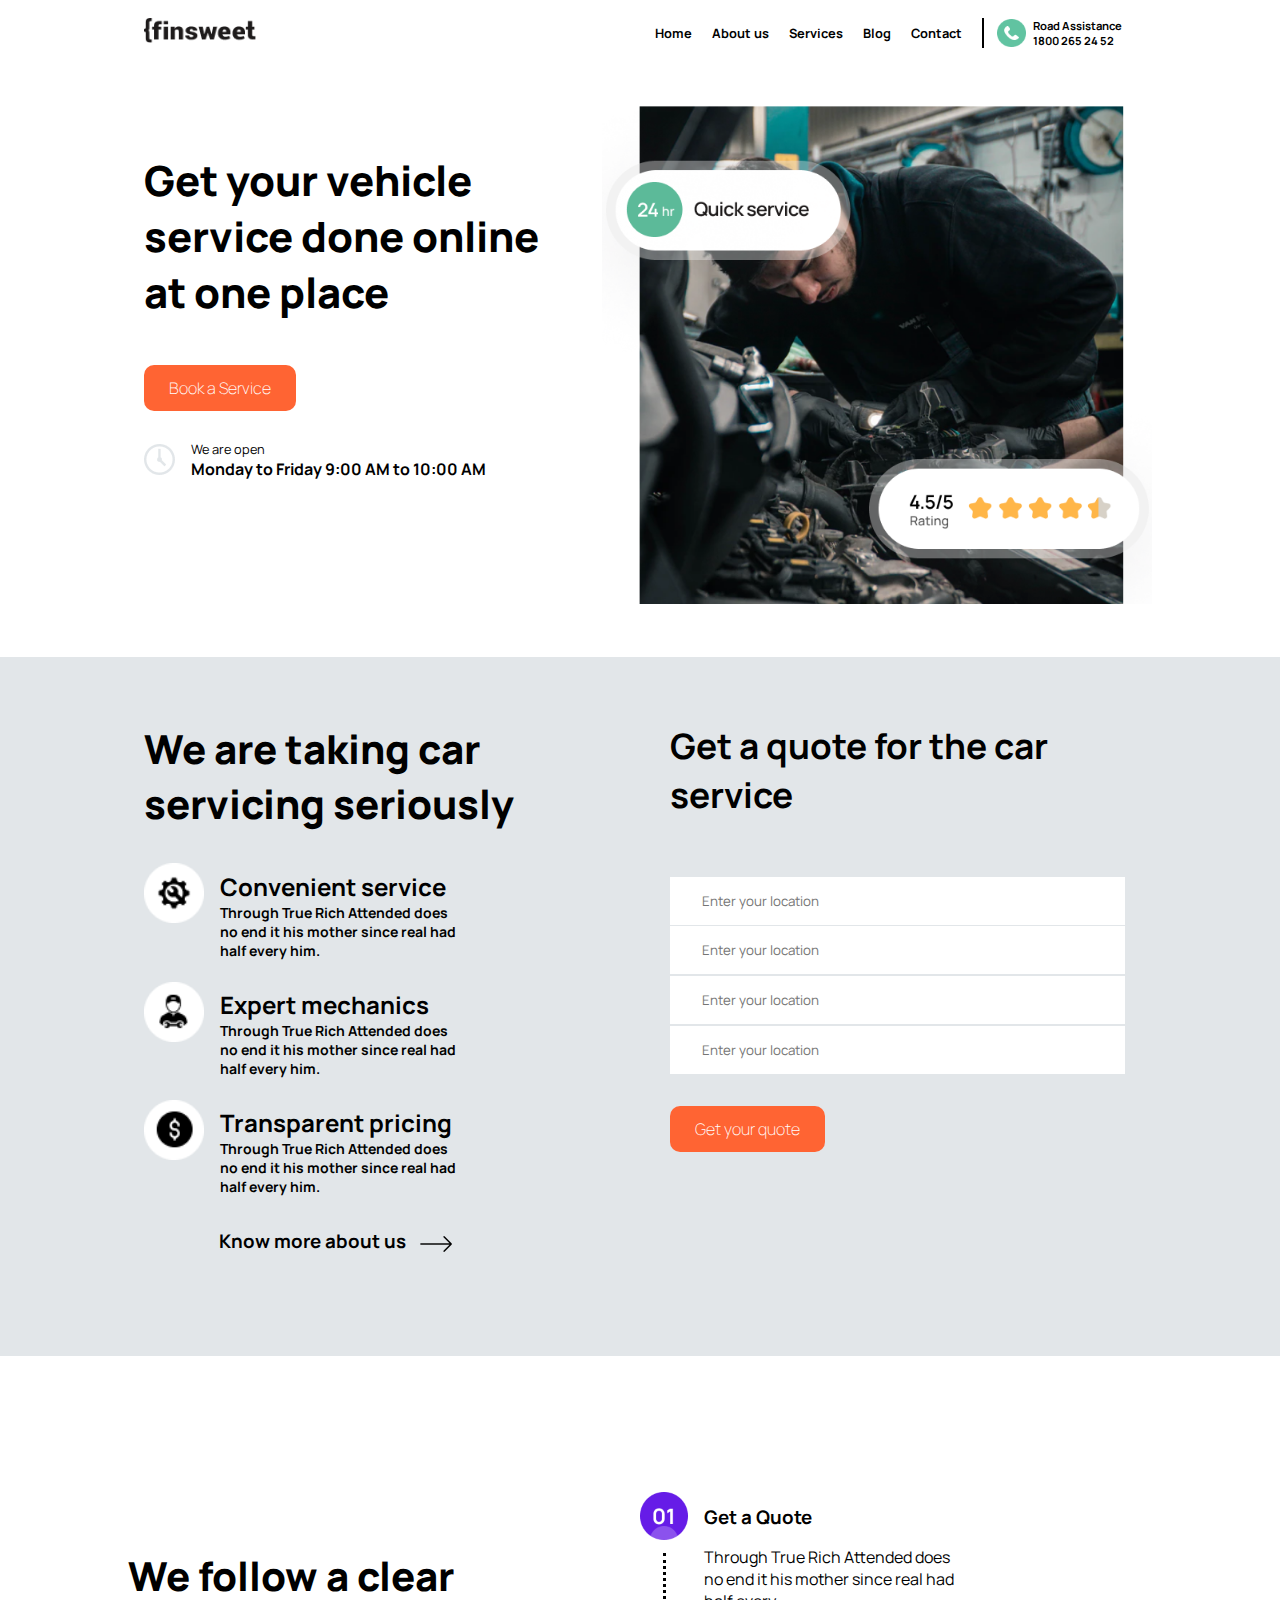
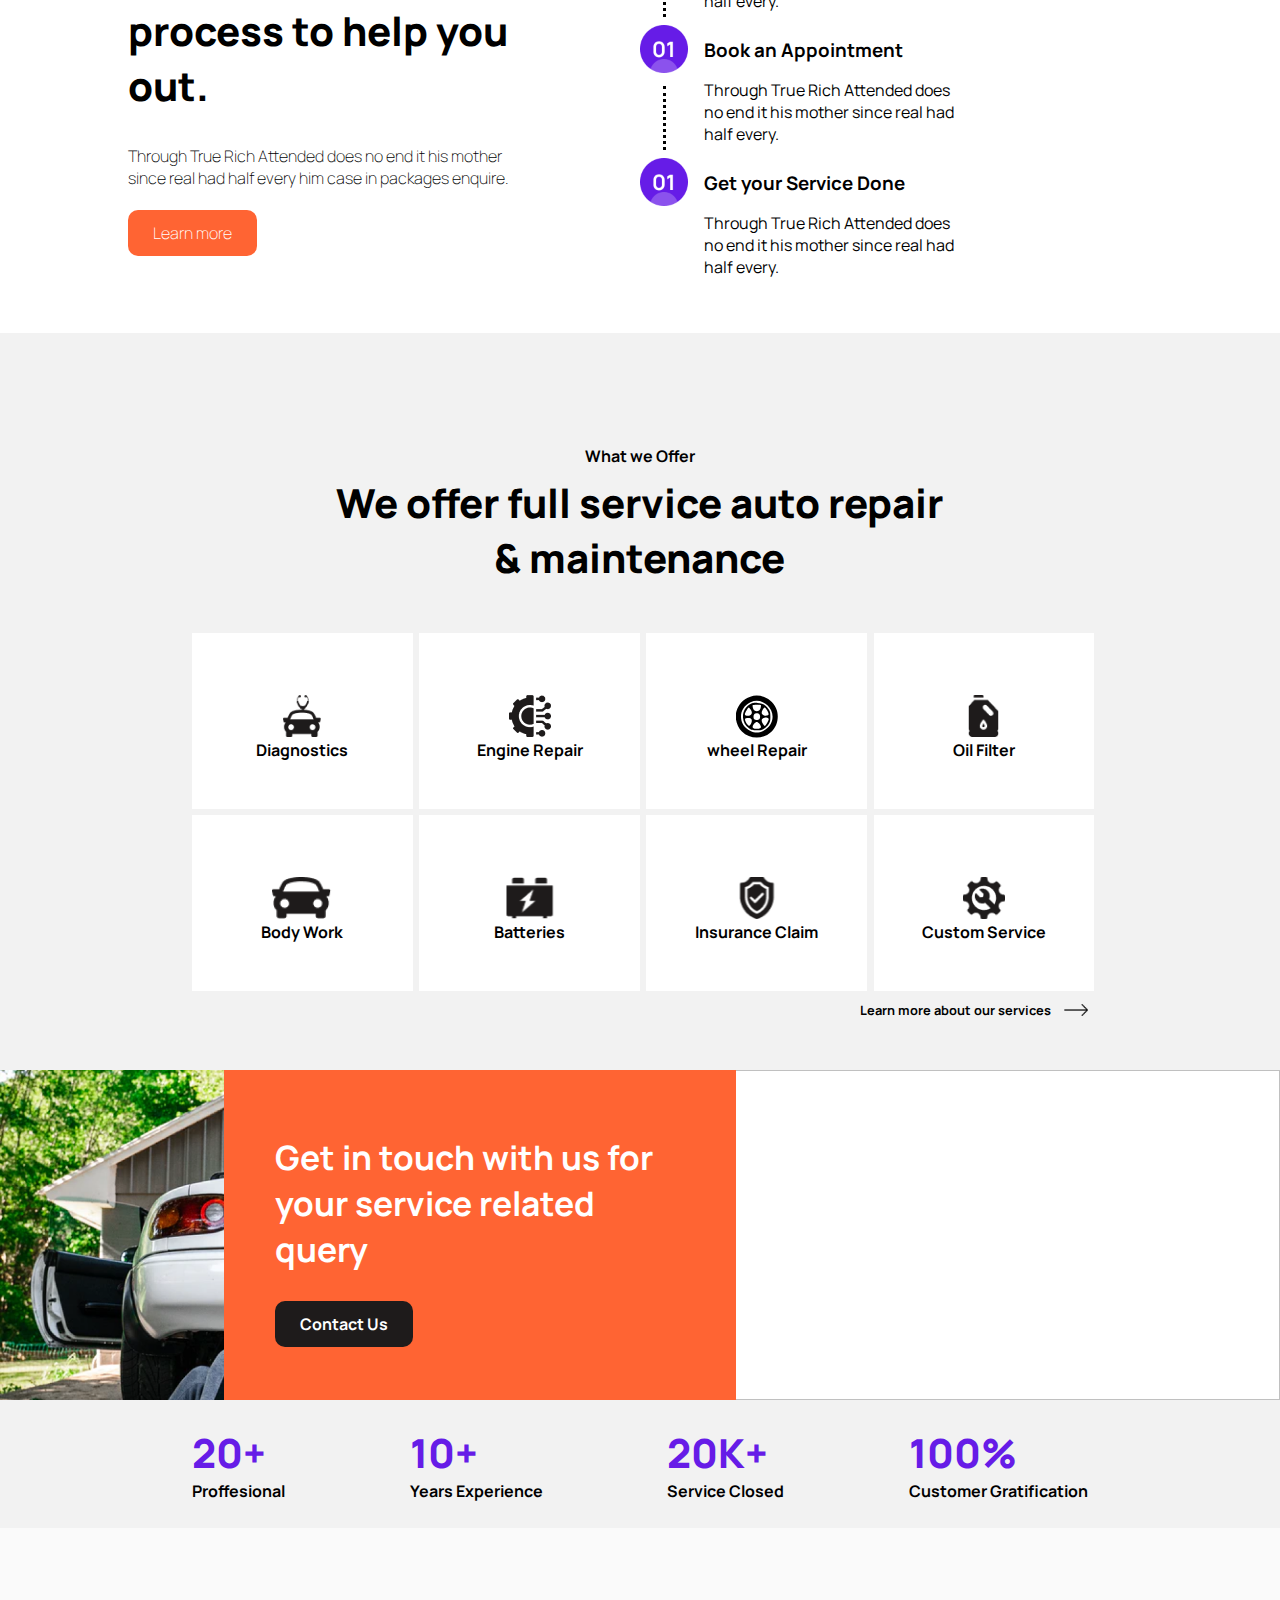
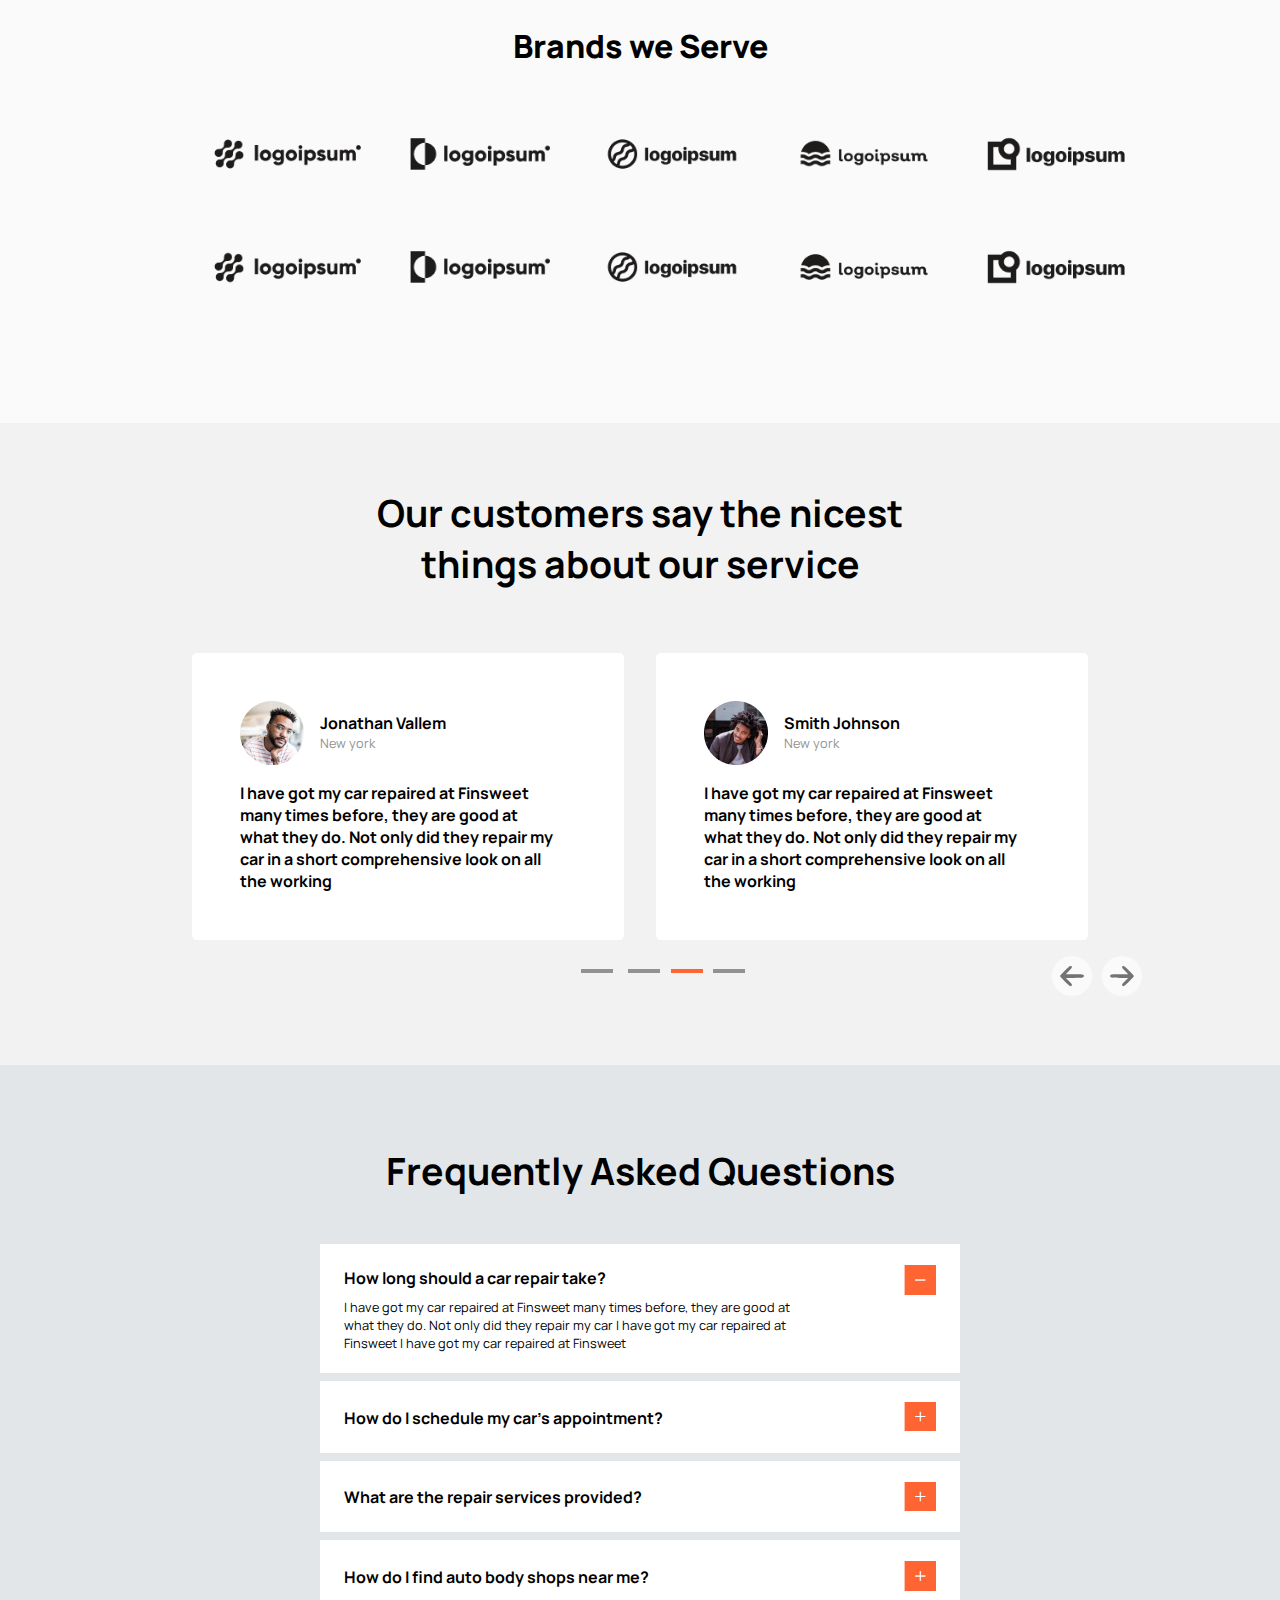
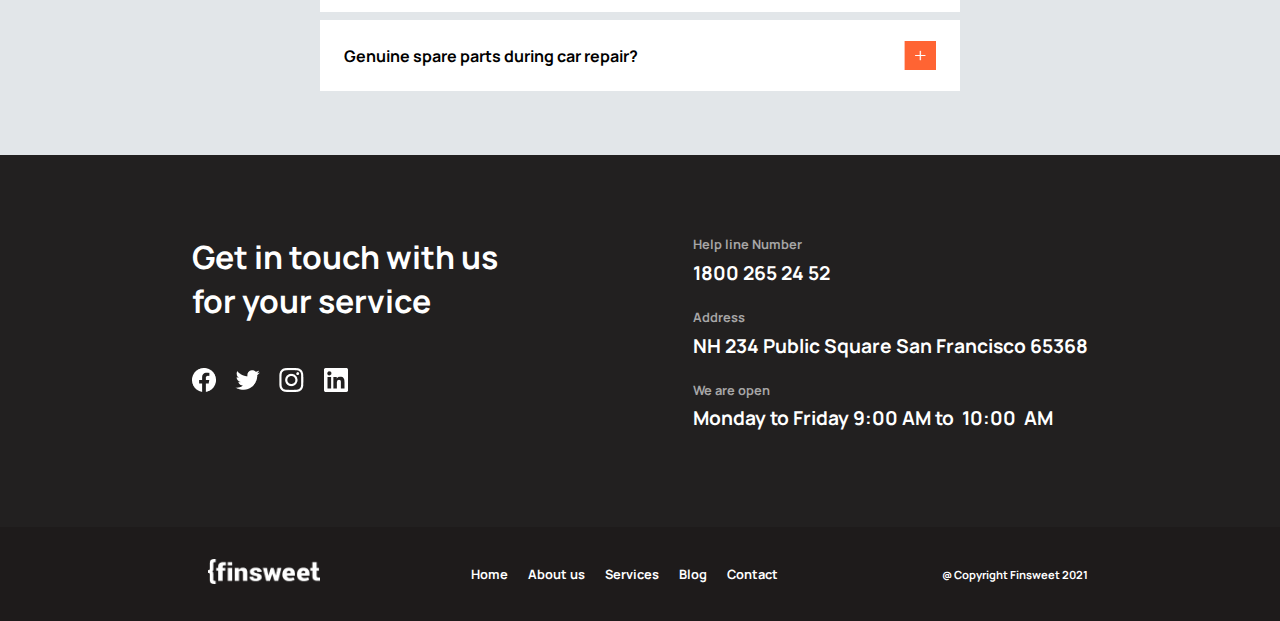
==== commit 7e363507: "Add files via upload" ====
--- a/index.html
+++ b/index.html
@@ -1,541 +1,541 @@
 <!DOCTYPE html>
 <html lang="en">
 <head>
-    <meta charset="utf-8">
-    <meta http-equiv="X-UA-Compatible" content="IE=edge">
-    <meta name="viewport" content="width=device-width, initial-scale=1.0">
-    <title>Finsweet</title>
-    <link rel="stylesheet" href="style.css">
+  <meta charset="UTF-8">
+  <meta http-equiv="X-UA-Compatible" content="IE=edge">
+  <meta name="viewport" content="width=device-width, initial-scale=1.0">
+  <title>Finsweet</title>
+  <link rel="stylesheet" href="style.css">
 </head>
 <body>
-    <header>
-        <div class="container">
-          <div class="left-section">
-            <a href="index.html">
-              <img src="./images/Logo.png" alt="">
+  <header>
+    <div class="container">
+      <div class="left-section">
+        <a href="index.html">
+          <img src="./images/Logo.png" alt="">
+        </a>
+      </div>
+      <div class="right-section">
+        <div class="">
+          <ul>
+            <li><a href="#">Home</a></li>
+            <li><a href="#">About us</a></li>
+            <li><a href="services.html">Services</a></li>
+            <li><a href="#">Blog</a></li>
+            <li><a href="#">Contact</a></li>
+          </ul>
+        </div>
+        <div class="nav-contact">
+          <div class="nav-image-div">
+            <img src="./images/Assistance Icon.png" alt="">
+          </div>
+          <div class="rd">
+            <p>Road Assistance</p>
+            <p>1800 265 24 52</p>
+          </div>
+        </div>
+      </div>
+    </div>
+  </header>
+
+  <!-- BODY SECTION -->
+  <section class="heading">
+    <div class="booking">
+      <h1>Get your vehicle service done online at one place</h1>
+      <button class="btn" type="button" name="button">
+        Book a Service
+      </button>
+      <div class="bookTime">
+        <div class="clock">
+          <img src="./images/Icon.png" alt="">
+        </div>
+        <div>
+          <p>We are open</p>
+          <h5>Monday to Friday 9:00 AM to  10:00  AM</h5>
+        </div>
+      </div>
+    </div>
+    <div class="image-section">
+      <img src="./images/header-image.png" alt="">
+    </div>
+  </section>
+
+  <section class="manifest-bg">
+    <div class="manifest">
+      <div class="sub-main bold">
+        <h2>We are taking car servicing seriously</h2>
+        <div class="mini">
+          <div class="icons">
+            <img src="./images/gear.png" alt="">
+          </div>
+          <div class="mini-text">
+            <h4>Convenient service</h4>
+            <h5>Through True Rich Attended does no end it his mother since real had half every him.</h5>
+          </div>
+        </div>
+        <br>
+        <div class="mini">
+          <div class="icons">
+            <img src="./images/mechanic.png" alt="">
+          </div>
+          <div class="mini-text">
+            <h4>Expert mechanics</h4>
+            <h5>Through True Rich Attended does no end it his mother since real had half every him.</h5>
+          </div>
+        </div>
+        <br>
+        <div class="mini">
+          <div class="icons">
+            <img src="./images/dollar.png" alt="">
+          </div>
+          <div class="mini-text">
+            <h4>Transparent pricing</h4>
+            <h5>Through True Rich Attended does no end it his mother since real had half every him.</h5>
+          </div>
+        </div>
+      </div>
+
+      <div class="sub-main light">
+        <h2>Get a quote for the car service</h2>
+        <form class="form-mini" action="index.html" method="post">
+          <div class="">
+            <input type="text" name="" value="" placeholder="Enter your location">
+          </div>
+          <div class="">
+            <input type="text" name="" value="" placeholder="Enter your location">
+          </div>
+          <div class="">
+            <input type="text" name="" value="" placeholder="Enter your location">
+          </div>
+          <div class="">
+            <input type="text" name="" value="" placeholder="Enter your location">
+          </div>
+
+          <div class="manifest-btn-div">
+            <button class="btn manifest-btn" type="submit" name="button">Get your quote</button>
+          </div>
+        </form>
+      </div>
+    </div>
+
+    <div class="know-more">
+      <div class="sub">
+        <h3>Know more about us</h3>
+        <img src="./images/arrow-correction.png" alt="">
+      </div>
+    </div>
+  </section>
+
+  <!-- PROCESS SECTION -->
+  <section class="process">
+    <div class="sub-process">
+      <div class="process-left">
+        <div class="processLeftText">
+          <h2>We follow a clear process to help you out.</h2>
+          <h4>Through True Rich Attended does no end it his mother since real had half every him case in packages enquire.</h4>
+          <div class="process-btn-div">
+            <a href="#">
+              <button class="btn" type="button" name="button">Learn more</button>
             </a>
           </div>
-          <div class="right-section">
+        </div>
+      </div>
+
+      <div class="process-right">
+        <!-- SPLIT DIV'S FOR THE SINGLE BORDER DIV -->
+        <div class="main-quote">
+          <div class="sub-quote1">
             <div class="">
-              <ul>
-                <li><a href="#">Home</a></li>
-                <li><a href="#">About us</a></li>
-                <li><a href="#">Services</a></li>
-                <li><a href="#">Blog</a></li>
-                <li><a href="#">Contact</a></li>
-              </ul>
-            </div>
-            <div class="nav-contact">
-              <div class="nav-image-div">
-                <img src="./images/Assistance Icon.png" alt="">
-              </div>
-              <div class="rd">
-                <p>Road Assistance</p>
-                <p>1800 265 24 52</p>
-              </div>
-            </div>
-          </div>
-        </div>
-      </header>
-  
-      <!-- BODY SECTION -->
-      <section class="heading">
-        <div class="booking">
-          <h1>Get your vehicle service done online at one place</h1>
-          <button class="btn" type="button" name="button">
-            Book a Service
-          </button>
-          <div class="bookTime">
-            <div class="clock">
-              <img src="./images/Icon.png" alt="">
-            </div>
-            <div>
-              <p>We are open</p>
-              <h5>Monday to Friday 9:00 AM to  10:00  AM</h5>
-            </div>
-          </div>
-        </div>
-        <div class="image-section">
-          <img src="./images/header-image.png" alt="">
-        </div>
-      </section>
-  
-      <section class="manifest-bg">
-        <div class="manifest">
-          <div class="sub-main bold">
-            <h2>We are taking car servicing seriously</h2>
-            <div class="mini">
-              <div class="icons">
-                <img src="./images/gear.png" alt="">
-              </div>
-              <div class="mini-text">
-                <h4>Convenient service</h4>
-                <h5>Through True Rich Attended does no end it his mother since real had half every him.</h5>
-              </div>
-            </div>
-            <br>
-            <div class="mini">
-              <div class="icons">
-                <img src="./images/mechanic.png" alt="">
-              </div>
-              <div class="mini-text">
-                <h4>Expert mechanics</h4>
-                <h5>Through True Rich Attended does no end it his mother since real had half every him.</h5>
-              </div>
-            </div>
-            <br>
-            <div class="mini">
-              <div class="icons">
-                <img src="./images/dollar.png" alt="">
-              </div>
-              <div class="mini-text">
-                <h4>Transparent pricing</h4>
-                <h5>Through True Rich Attended does no end it his mother since real had half every him.</h5>
-              </div>
-            </div>
-          </div>
-  
-          <div class="sub-main light">
-            <h2>Get a quote for the car service</h2>
-            <form class="form-mini" action="index.html" method="post">
-              <div class="">
-                <input type="text" name="" value="" placeholder="Enter your location">
-              </div>
-              <div class="">
-                <input type="text" name="" value="" placeholder="Enter your location">
-              </div>
-              <div class="">
-                <input type="text" name="" value="" placeholder="Enter your location">
-              </div>
-              <div class="">
-                <input type="text" name="" value="" placeholder="Enter your location">
-              </div>
-  
-              <div class="manifest-btn-div">
-                <button class="btn manifest-btn" type="submit" name="button">Get your quote</button>
-              </div>
-            </form>
-          </div>
-        </div>
-  
-        <div class="know-more">
-          <div class="sub">
-            <h3>Know more about us</h3>
-            <img src="./images/arrow-correction.png" alt="">
-          </div>
-        </div>
-      </section>
-  
-      <!-- PROCESS SECTION -->
-      <section class="process">
-        <div class="sub-process">
-          <div class="process-left">
-            <div class="processLeftText">
-              <h2>We follow a clear process to help you out.</h2>
-              <h4>Through True Rich Attended does no end it his mother since real had half every him case in packages enquire.</h4>
-              <div class="process-btn-div">
-                <a href="#">
-                  <button class="btn" type="button" name="button">Learn more</button>
-                </a>
-              </div>
-            </div>
-          </div>
-  
-          <div class="process-right">
-            <!-- SPLIT DIV'S FOR THE SINGLE BORDER DIV -->
-            <div class="main-quote">
-              <div class="sub-quote1">
-                <div class="">
-                  <img src="./images/1.png" alt="">
-                </div>
-                <div class="vline">
-  
-                </div>
-              </div>
-              <div class="quote-text">
-                <h3>Get a Quote</h3>
-                <p>Through True Rich Attended does no end it his mother since real had half every.</p>
-              </div>
-            </div>
-            <div class="main-quote">
-              <div class="sub-quote1">
-                <div class="">
-                  <img src="./images/1.png" alt="">
-                </div>
-                <div class="vline">
-  
-                </div>
-              </div>
-              <div class="quote-text">
-                <h3>Book an Appointment</h3>
-                <p>Through True Rich Attended does no end it his mother since real had half every.</p>
-              </div>
-            </div>
-            <div class="main-quote">
-              <div class="sub-quote1">
-                <div class="">
-                  <img src="./images/1.png" alt="">
-                </div>
-              </div>
-              <div class="quote-text">
-                <h3>Get your Service Done</h3>
-                <p>Through True Rich Attended does no end it his mother since real had half every.</p>
-              </div>
-            </div>
-          </div>
-        </div>
-      </section>
-  
-      <!-- OFFERS SECTION -->
-      <section class="offers-main">
-        <div class="offers-text">
-          <p>What we Offer</p>
-          <h2>We offer full service auto repair & maintenance</h2>
-        </div>
-  
-        <div class="offers-grid">
-          <div class="test">
-            <div class="grid">
-              <div class="grid-image">
-                <img src="./images/diagnostics.png" alt="">
-              </div>
-              <div class="grid-text">
-                <p>Diagnostics</p>
-              </div>
-            </div>
-            <div class="grid">
-              <div class="grid-image">
-                <img src="./images/engine.png" alt="">
-              </div>
-              <div class="grid-text">
-                <p>Engine Repair</p>
-              </div>
-            </div>
-          </div>
-          <div class="test">
-            <div class="grid">
-              <div class="grid-image">
-                <img src="./images/wheel.svg" alt="">
-              </div>
-              <div class="grid-text">
-                <p>wheel Repair</p>
-              </div>
-            </div>
-            <div class="grid">
-              <div class="grid-image">
-                <img src="./images/oil.png" alt="">
-              </div>
-              <div class="grid-text">
-                  <p>Oil Filter</p>
-              </div>
-            </div>
-          </div>
-        </div>
-  
-        <div class="offers-grid">
-          <div class="test">
-            <div class="grid">
-              <div class="grid-image">
-                <img src="./images/body.png" alt="">
-              </div>
-              <div class="grid-text">
-                <p>Body Work</p>
-              </div>
-            </div>
-            <div class="grid">
-              <div class="grid-image">
-                <img src="./images/battery.png" alt="">
-              </div>
-              <div class="grid-text">
-                <p>Batteries</p>
-              </div>
-            </div>
-          </div>
-          <div class="test">
-            <div class="grid">
-              <div class="grid-image">
-                <img src="./images/insurance.png" alt="">
-              </div>
-              <div class="grid-text">
-                <p>Insurance Claim</p>
-              </div>
-            </div>
-            <div class="grid">
-              <div class="grid-image">
-                <img src="./images/custom.png" alt="">
-              </div>
-              <div class="grid-text">
-                <p>Custom Service</p>
-              </div>
-            </div>
-          </div>
-        </div>
-        <div class="grid-service">
-          <div class="learn-more">
-            <h3>Learn more about our services</h3>
-            <img src="./images/arrow-correction.png" alt="">
-          </div>
-        </div>
-      </section>
-  
-      <section class="cta">
-        <div class="cta-left">
-          <img src="./images/car.png" alt="">
-        </div>
-        <div class="cta-right">
-          <img src="https://images.unsplash.com/photo-1597766325363-f5576d851d6a?ixlib=rb-1.2.1&ixid=MnwxMjA3fDB8MHxwaG90by1wYWdlfHx8fGVufDB8fHx8&auto=format&fit=crop&w=870&q=80" alt="">
-        </div>
-        <div class="cta-absolute">
-          <h3>Get in touch with us for your service related query</h3>
-          <div class="button">
-            <button class="btn bg" type="button" name="button">Contact Us</button>
-          </div>
-        </div>
-      </section>
-  
-      <!-- EXPERIENCE SECTION -->
-  
-      <section class="experience">
-        <div class="sub-container">
-          <div class="stats">
-            <h2>20+</h2>
-            <h4>Proffesional</h4>
-          </div>
-          <div class="stats">
-            <h2>10+</h2>
-            <h4>Years Experience</h4>
-          </div>
-          <div class="stats">
-            <h2>20K+</h2>
-            <h4>Service Closed</h4>
-          </div>
-          <div class="stats">
-            <h2>100%</h2>
-            <h4>Customer Gratification</h4>
-          </div>
-        </div>
-      </section>
-  
-      <!-- BRANDS SERVED -->
-      <section class="brands">
-        <div class="brand-main">
-          <h3>Brands we Serve</h3>
-          <div class="brand-flex">
-            <div class="brand-row">
-              <div class="">
-                <img src="./images/brand1.png" alt="">
-              </div>
-              <div class="">
-                <img src="./images/brand2.png" alt="">
-              </div>
-              <div class="">
-                <img src="./images/brand3.png" alt="">
-              </div>
-              <div class="">
-                <img src="./images/brand4.png" alt="">
-              </div>
-              <div class="">
-                <img src="./images/brand5.png" alt="">
-              </div>
-            </div>
-  
-            <div class="brand-row">
-              <div class="">
-                <img src="./images/brand1.png" alt="">
-              </div>
-              <div class="">
-                <img src="./images/brand2.png" alt="">
-              </div>
-              <div class="">
-                <img src="./images/brand3.png" alt="">
-              </div>
-              <div class="">
-                <img src="./images/brand4.png" alt="">
-              </div>
-              <div class="">
-                <img src="./images/brand5.png" alt="">
-              </div>
-            </div>
-          </div>
-        </div>
-      </section>
-  
-      <!-- TESTIMONIAL SECTION -->
-      <section class="testimonial">
-        <div class="testimonial-text">
-          <h3>Our customers say the nicest things about our service</h3>
-        </div>
-        <div class="testimonial-main">
-          <div class="right-testimonial">
-            <div class="sub-testimonial">
-              <div class="top-div">
-                <div class="">
-                  <img src="./images/person1.png" alt="">
-                </div>
-                <div class="user-details">
-                  <h4>Jonathan Vallem</h4>
-                  <p>New york</p>
-                </div>
-              </div>
-              <h4>I have got my car repaired at Finsweet many times before, they are good at what they do. Not only did they repair my car in a short comprehensive look on all the working</h4>
-            </div>
-          </div>
-  
-          <div class="left-testimonial">
-            <div class="sub-testimonial">
-              <div class="top-div">
-                <div class="">
-                  <img src="./images/person2.jpg" alt="">
-                </div>
-                <div class="user-details">
-                  <h4>Smith Johnson</h4>
-                  <p>New york</p>
-                </div>
-              </div>
-              <h4>I have got my car repaired at Finsweet many times before, they are good at what they do. Not only did they repair my car in a short comprehensive look on all the working</h4>
-            </div>
-          </div>
-        </div>
-  
-        <div class="carousel">
-          <div class="lines">
-            <img src="./images/lines.png" alt="">
-          </div>
-          <div class="arrow-section">
-            <div class="left-arrow">
-              <svg version="1.0" xmlns="http://www.w3.org/2000/svg"
-               width="30pt" height="30pt" viewBox="0 0 64.000000 64.000000"
-               preserveAspectRatio="xMidYMid meet">
-  
-              <g transform="translate(0.000000,64.000000) scale(0.100000,-0.100000)"
-              fill="#737373" stroke="none">
-              <path d="M127 462 c-70 -70 -127 -134 -127 -142 0 -24 252 -270 276 -270 24 0
-              44 18 44 39 0 9 -37 53 -82 98 l-83 83 220 0 c183 0 224 3 243 16 28 19 28 49
-              0 68 -19 13 -60 16 -243 16 l-220 0 83 83 c82 82 93 102 70 125 -28 28 -55 10
-              -181 -116z"/>
-              </g>
-              </svg>
-            </div>
-            <div class="right-arrow">
-              <svg version="1.0" xmlns="http://www.w3.org/2000/svg"
-               width="30pt" height="30pt" viewBox="0 0 64.000000 64.000000"
-               preserveAspectRatio="xMidYMid meet">
-  
-              <g transform="translate(0.000000,64.000000) scale(0.100000,-0.100000)"
-              fill="#737373" stroke="none">
-              <path d="M332 578 c-23 -23 -12 -43 70 -125 l83 -83 -220 0 c-183 0 -224 -3
-              -243 -16 -28 -19 -28 -49 0 -68 19 -13 60 -16 243 -16 l220 0 -83 -83 c-45
-              -45 -82 -89 -82 -98 0 -21 20 -39 45 -39 24 0 275 247 275 270 0 9 -57 73
-              -128 143 -125 125 -153 142 -180 115z"/>
-              </g>
-              </svg>
-            </div>
-          </div>
-        </div>
-      </section>
-  
-      <section class="faq-section">
-        <div class="faq-header">
-          <h3>Frequently Asked Questions</h3>
-        </div>
-        <div class="faq-questions">
-          <div class="first">
-            <div class="faq-text">
-              <h4>How long should a car repair take?</h4>
-              <p>I have got my car repaired at Finsweet many times before, they are good at what they do. Not only did they repair my car I have got my car repaired at Finsweet I have got my car repaired at Finsweet</p>
-            </div>
-            <div class="faq-image">
-              <img src="./images/orange.png" alt="">
-            </div>
-          </div>
-  
-          <div class="others">
-            <div class="faq-text">
-              <h4>How do I schedule my car's appointment?</h4>
-            </div>
-            <div class="faq-image">
-              <img src="./images/Orange-plus.png" alt="">
-            </div>
-          </div>
-          <div class="others">
-            <div class="faq-text">
-              <h4>What are the repair services provided?</h4>
-            </div>
-            <div class="faq-image">
-              <img src="./images/Orange-plus.png" alt="">
-            </div>
-          </div>
-          <div class="others">
-            <div class="faq-text">
-              <h4>How do I find auto body shops near me?</h4>
-            </div>
-            <div class="faq-image">
-              <img src="./images/Orange-plus.png" alt="">
-            </div>
-          </div>
-          <div class="others">
-            <div class="faq-text">
-              <h4>Genuine spare parts during car repair?</h4>
-            </div>
-            <div class="faq-image">
-              <img src="./images/Orange-plus.png" alt="">
-            </div>
-          </div>
-        </div>
-      </section>
-  
-      <footer>
-        <div class="footer-top">
-          <div class="left-footer">
-            <div class="left-footer-text">
-              <h3>Get in touch with us for your  service</h3>
-            </div>
-            <div class="social">
-              <a href="#"><img src="./images/facebook.png" alt=""></a>
-              <a href="#"><img src="./images/twitter.png" alt=""></a>
-              <a href="#"><img src="./images/instagram.png" alt=""></a>
-              <a href="#"><img src="./images/linkedin.png" alt=""></a>
-            </div>
-          </div>
-          <div class="right-footer">
-            <div class="right-footer-text">
-              <h4>Help line Number</h4>
-              <h3>1800 265 24 52</h3>
-            </div>
-            <div class="right-footer-text">
-              <h4>Address</h4>
-              <h3>NH 234   Public Square San Francisco  65368</h3>
-            </div>
-            <div class="right-footer-text">
-              <h4>We are open</h4>
-              <h3>Monday to Friday 9:00 AM to  10:00  AM</h3>
-            </div>
-          </div>
-        </div>
-  
-        <div class="footer-bottom">
-          <div class="container">
-            <div class="left-section">
-              <a href="index.html">
-                <img src="./images/footer-logo.png" alt="">
-              </a>
-            </div>
-            <div class="right-section">
-              <div class="footer-nav">
-                <ul>
-                  <li><a href="#">Home</a></li>
-                  <li><a href="#">About us</a></li>
-                  <li><a href="#">Services</a></li>
-                  <li><a href="#">Blog</a></li>
-                  <li><a href="#">Contact</a></li>
-                </ul>
-              </div>
-              <div class="copyright">
-                <h4>@ Copyright Finsweet 2021</h4>
-              </div>
-            </div>
-          </div>
-        </div>
-      </footer>
+              <img src="./images/1.png" alt="">
+            </div>
+            <div class="vline">
+
+            </div>
+          </div>
+          <div class="quote-text">
+            <h3>Get a Quote</h3>
+            <p>Through True Rich Attended does no end it his mother since real had half every.</p>
+          </div>
+        </div>
+        <div class="main-quote">
+          <div class="sub-quote1">
+            <div class="">
+              <img src="./images/1.png" alt="">
+            </div>
+            <div class="vline">
+
+            </div>
+          </div>
+          <div class="quote-text">
+            <h3>Book an Appointment</h3>
+            <p>Through True Rich Attended does no end it his mother since real had half every.</p>
+          </div>
+        </div>
+        <div class="main-quote">
+          <div class="sub-quote1">
+            <div class="">
+              <img src="./images/1.png" alt="">
+            </div>
+          </div>
+          <div class="quote-text">
+            <h3>Get your Service Done</h3>
+            <p>Through True Rich Attended does no end it his mother since real had half every.</p>
+          </div>
+        </div>
+      </div>
+    </div>
+  </section>
+
+  <!-- OFFERS SECTION -->
+  <section class="offers-main">
+    <div class="offers-text">
+      <p>What we Offer</p>
+      <h2>We offer full service auto repair & maintenance</h2>
+    </div>
+
+    <div class="offers-grid">
+      <div class="test">
+        <div class="grid">
+          <div class="grid-image">
+            <img src="./images/diagnostics.png" alt="">
+          </div>
+          <div class="grid-text">
+            <p>Diagnostics</p>
+          </div>
+        </div>
+        <div class="grid">
+          <div class="grid-image">
+            <img src="./images/engine.png" alt="">
+          </div>
+          <div class="grid-text">
+            <p>Engine Repair</p>
+          </div>
+        </div>
+      </div>
+      <div class="test">
+        <div class="grid">
+          <div class="grid-image">
+            <img src="./images/wheel.svg" alt="">
+          </div>
+          <div class="grid-text">
+            <p>wheel Repair</p>
+          </div>
+        </div>
+        <div class="grid">
+          <div class="grid-image">
+            <img src="./images/oil.png" alt="">
+          </div>
+          <div class="grid-text">
+              <p>Oil Filter</p>
+          </div>
+        </div>
+      </div>
+    </div>
+
+    <div class="offers-grid">
+      <div class="test">
+        <div class="grid">
+          <div class="grid-image">
+            <img src="./images/body.png" alt="">
+          </div>
+          <div class="grid-text">
+            <p>Body Work</p>
+          </div>
+        </div>
+        <div class="grid">
+          <div class="grid-image">
+            <img src="./images/battery.png" alt="">
+          </div>
+          <div class="grid-text">
+            <p>Batteries</p>
+          </div>
+        </div>
+      </div>
+      <div class="test">
+        <div class="grid">
+          <div class="grid-image">
+            <img src="./images/insurance.png" alt="">
+          </div>
+          <div class="grid-text">
+            <p>Insurance Claim</p>
+          </div>
+        </div>
+        <div class="grid">
+          <div class="grid-image">
+            <img src="./images/custom.png" alt="">
+          </div>
+          <div class="grid-text">
+            <p>Custom Service</p>
+          </div>
+        </div>
+      </div>
+    </div>
+    <div class="grid-service">
+      <div class="learn-more">
+        <h3>Learn more about our services</h3>
+        <img src="./images/arrow-correction.png" alt="">
+      </div>
+    </div>
+  </section>
+
+  <section class="cta">
+    <div class="cta-left">
+      <img src="./images/car.png" alt="">
+    </div>
+    <div class="cta-right">
+      <img src="https://images.unsplash.com/photo-1597766325363-f5576d851d6a?ixlib=rb-1.2.1&ixid=MnwxMjA3fDB8MHxwaG90by1wYWdlfHx8fGVufDB8fHx8&auto=format&fit=crop&w=870&q=80" alt="">
+    </div>
+    <div class="cta-absolute">
+      <h3>Get in touch with us for your service related query</h3>
+      <div class="button">
+        <button class="btn bg" type="button" name="button">Contact Us</button>
+      </div>
+    </div>
+  </section>
+
+  <!-- EXPERIENCE SECTION -->
+
+  <section class="experience">
+    <div class="sub-container">
+      <div class="stats">
+        <h2>20+</h2>
+        <h4>Proffesional</h4>
+      </div>
+      <div class="stats">
+        <h2>10+</h2>
+        <h4>Years Experience</h4>
+      </div>
+      <div class="stats">
+        <h2>20K+</h2>
+        <h4>Service Closed</h4>
+      </div>
+      <div class="stats">
+        <h2>100%</h2>
+        <h4>Customer Gratification</h4>
+      </div>
+    </div>
+  </section>
+
+  <!-- BRANDS SERVED -->
+  <section class="brands">
+    <div class="brand-main">
+      <h3>Brands we Serve</h3>
+      <div class="brand-flex">
+        <div class="brand-row">
+          <div class="">
+            <img src="./images/brand1.png" alt="">
+          </div>
+          <div class="">
+            <img src="./images/brand2.png" alt="">
+          </div>
+          <div class="">
+            <img src="./images/brand3.png" alt="">
+          </div>
+          <div class="">
+            <img src="./images/brand4.png" alt="">
+          </div>
+          <div class="">
+            <img src="./images/brand5.png" alt="">
+          </div>
+        </div>
+
+        <div class="brand-row">
+          <div class="">
+            <img src="./images/brand1.png" alt="">
+          </div>
+          <div class="">
+            <img src="./images/brand2.png" alt="">
+          </div>
+          <div class="">
+            <img src="./images/brand3.png" alt="">
+          </div>
+          <div class="">
+            <img src="./images/brand4.png" alt="">
+          </div>
+          <div class="">
+            <img src="./images/brand5.png" alt="">
+          </div>
+        </div>
+      </div>
+    </div>
+  </section>
+
+  <!-- TESTIMONIAL SECTION -->
+  <section class="testimonial">
+    <div class="testimonial-text">
+      <h3>Our customers say the nicest things about our service</h3>
+    </div>
+    <div class="testimonial-main">
+      <div class="right-testimonial">
+        <div class="sub-testimonial">
+          <div class="top-div">
+            <div class="">
+              <img src="./images/person1.png" alt="">
+            </div>
+            <div class="user-details">
+              <h4>Jonathan Vallem</h4>
+              <p>New york</p>
+            </div>
+          </div>
+          <h4>I have got my car repaired at Finsweet many times before, they are good at what they do. Not only did they repair my car in a short comprehensive look on all the working</h4>
+        </div>
+      </div>
+
+      <div class="left-testimonial">
+        <div class="sub-testimonial">
+          <div class="top-div">
+            <div class="">
+              <img src="./images/person2.jpg" alt="">
+            </div>
+            <div class="user-details">
+              <h4>Smith Johnson</h4>
+              <p>New york</p>
+            </div>
+          </div>
+          <h4>I have got my car repaired at Finsweet many times before, they are good at what they do. Not only did they repair my car in a short comprehensive look on all the working</h4>
+        </div>
+      </div>
+    </div>
+
+    <div class="carousel">
+      <div class="lines">
+        <img src="./images/lines.png" alt="">
+      </div>
+      <div class="arrow-section">
+        <div class="left-arrow">
+          <svg version="1.0" xmlns="http://www.w3.org/2000/svg"
+            width="30pt" height="30pt" viewBox="0 0 64.000000 64.000000"
+            preserveAspectRatio="xMidYMid meet">
+
+          <g transform="translate(0.000000,64.000000) scale(0.100000,-0.100000)"
+          fill="#737373" stroke="none">
+          <path d="M127 462 c-70 -70 -127 -134 -127 -142 0 -24 252 -270 276 -270 24 0
+          44 18 44 39 0 9 -37 53 -82 98 l-83 83 220 0 c183 0 224 3 243 16 28 19 28 49
+          0 68 -19 13 -60 16 -243 16 l-220 0 83 83 c82 82 93 102 70 125 -28 28 -55 10
+          -181 -116z"/>
+          </g>
+          </svg>
+        </div>
+        <div class="right-arrow">
+          <svg version="1.0" xmlns="http://www.w3.org/2000/svg"
+            width="30pt" height="30pt" viewBox="0 0 64.000000 64.000000"
+            preserveAspectRatio="xMidYMid meet">
+
+          <g transform="translate(0.000000,64.000000) scale(0.100000,-0.100000)"
+          fill="#737373" stroke="none">
+          <path d="M332 578 c-23 -23 -12 -43 70 -125 l83 -83 -220 0 c-183 0 -224 -3
+          -243 -16 -28 -19 -28 -49 0 -68 19 -13 60 -16 243 -16 l220 0 -83 -83 c-45
+          -45 -82 -89 -82 -98 0 -21 20 -39 45 -39 24 0 275 247 275 270 0 9 -57 73
+          -128 143 -125 125 -153 142 -180 115z"/>
+          </g>
+          </svg>
+        </div>
+      </div>
+    </div>
+  </section>
+
+  <section class="faq-section">
+    <div class="faq-header">
+      <h3>Frequently Asked Questions</h3>
+    </div>
+    <div class="faq-questions">
+      <div class="first">
+        <div class="faq-text">
+          <h4>How long should a car repair take?</h4>
+          <p>I have got my car repaired at Finsweet many times before, they are good at what they do. Not only did they repair my car I have got my car repaired at Finsweet I have got my car repaired at Finsweet</p>
+        </div>
+        <div class="faq-image">
+          <img src="./images/orange.png" alt="">
+        </div>
+      </div>
+
+      <div class="others">
+        <div class="faq-text">
+          <h4>How do I schedule my car's appointment?</h4>
+        </div>
+        <div class="faq-image">
+          <img src="./images/Orange-plus.png" alt="">
+        </div>
+      </div>
+      <div class="others">
+        <div class="faq-text">
+          <h4>What are the repair services provided?</h4>
+        </div>
+        <div class="faq-image">
+          <img src="./images/Orange-plus.png" alt="">
+        </div>
+      </div>
+      <div class="others">
+        <div class="faq-text">
+          <h4>How do I find auto body shops near me?</h4>
+        </div>
+        <div class="faq-image">
+          <img src="./images/Orange-plus.png" alt="">
+        </div>
+      </div>
+      <div class="others">
+        <div class="faq-text">
+          <h4>Genuine spare parts during car repair?</h4>
+        </div>
+        <div class="faq-image">
+          <img src="./images/Orange-plus.png" alt="">
+        </div>
+      </div>
+    </div>
+  </section>
+
+  <footer>
+    <div class="footer-top">
+      <div class="left-footer">
+        <div class="left-footer-text">
+          <h3>Get in touch with us for your  service</h3>
+        </div>
+        <div class="social">
+          <a href="#"><img src="./images/facebook.png" alt=""></a>
+          <a href="#"><img src="./images/twitter.png" alt=""></a>
+          <a href="#"><img src="./images/instagram.png" alt=""></a>
+          <a href="#"><img src="./images/linkedin.png" alt=""></a>
+        </div>
+      </div>
+      <div class="right-footer">
+        <div class="right-footer-text">
+          <h4>Help line Number</h4>
+          <h3>1800 265 24 52</h3>
+        </div>
+        <div class="right-footer-text">
+          <h4>Address</h4>
+          <h3>NH 234   Public Square San Francisco  65368</h3>
+        </div>
+        <div class="right-footer-text">
+          <h4>We are open</h4>
+          <h3>Monday to Friday 9:00 AM to  10:00  AM</h3>
+        </div>
+      </div>
+    </div>
+
+    <div class="footer-bottom">
+      <div class="container">
+        <div class="left-section">
+          <a href="index.html">
+            <img src="./images/footer-logo.png" alt="">
+          </a>
+        </div>
+        <div class="right-section">
+          <div class="footer-nav">
+            <ul>
+              <li><a href="#">Home</a></li>
+              <li><a href="#">About us</a></li>
+              <li><a href="#">Services</a></li>
+              <li><a href="#">Blog</a></li>
+              <li><a href="#">Contact</a></li>
+            </ul>
+          </div>
+          <div class="copyright">
+            <h4>@ Copyright Finsweet 2021</h4>
+          </div>
+        </div>
+      </div>
+    </div>
+  </footer>
 </body>
 </html>
--- a/style.css
+++ b/style.css
@@ -0,0 +1,1136 @@
+@import url('https://fonts.googleapis.com/css2?family=Manrope:wght@400;600;700;800&display=swap');
+*{
+  padding: 0;
+  margin: 0;
+  box-sizing: border-box;
+}
+
+body{
+  font-family: Manrope;
+}
+
+/*  NAVIGATION STYLING */
+
+.container{
+  width: 80%;
+  display: flex;
+  justify-content: space-between;
+  margin: .6rem auto 0 auto;
+  padding: .5rem 0;
+}
+.rd{
+  padding-right: .2rem;
+}
+
+.left-section img{
+  width: 8rem;
+  padding: 0 0 0 1rem;
+}
+.right-section{
+  display: flex;
+  align-items: center;
+}
+.right-section ul{
+  display: flex;
+}
+.right-section ul li{
+  margin-right: 20px;
+  list-style: none;
+  font-size: .8rem;
+  font-weight: bolder;
+}
+.right-section a{
+  text-decoration: none;
+  color: #000;
+}
+.nav-contact{
+  display: flex;
+  align-items: center;
+  gap: 7px;
+  padding: 0 1.7rem 0 .8rem;
+  border-left: .15rem solid #000;
+}
+.nav-image-div{
+  display: flex;
+  align-items: center;
+}
+.nav-image-div img{
+  width: 1.8rem;
+  height: 1.8rem;
+}
+.nav-contact p{
+  font-size: .7rem;
+  font-weight: bolder;
+}
+
+/* EVERYTHING BUTTON */
+.btn {
+  -webkit-border-radius: 10;
+  -moz-border-radius: 10;
+  border-radius: 10px;
+  border: none;
+  font-family: Manrope;
+  color: #ffffff;
+  font-size: 16px;
+  font-weight: lighter;
+  background: #ff6433;
+  padding: 12px 25px 12px 25px;
+  text-decoration: none;
+  margin: .8rem 0 1.8rem 0;
+}
+
+.btn:hover{
+  background: #d3d7da;
+  color: #000;
+  text-decoration: none;
+}
+.manifest-btn{
+  margin: 2rem 0;
+}
+/* EVERYTHING BUTTON */
+
+/* FIRST SECTION STYLING */
+.heading{
+  width: 80%;
+  margin: 0 auto;
+  display: flex;
+}
+
+.booking{
+  width: 50%;
+  padding: 4rem 2rem 1rem 1rem;
+}
+
+.booking h1{
+  font-size: 2.6rem;
+  font-weight: 800;
+  margin: 2rem 0 2rem 0;
+}
+
+.clock{
+  display: flex;
+  align-items: center;
+}
+
+.bookTime{
+  width: 100%;
+  display: flex;
+  gap: 1rem;
+}
+
+.bookTime p{
+  font-size: .8rem;
+}
+.bookTime h5{
+  font-size: 1rem;
+}
+
+.image-section{
+  margin: 3rem 0 3rem 0;
+}
+.image-section img{
+  width: 550px;
+  height: 500px;
+}
+/* END OF FIRST SECTION STYLING */
+
+/* MANIFEST SECTION */
+
+.manifest{
+  width: 80%;
+  margin: 0 auto;
+  display: flex;
+}
+.manifest-bg{
+  background: #E2E6E9;
+}
+.sub-main{
+  width: 50%;
+}
+.sub-main h2{
+  padding-bottom: 2rem;
+}
+.mini{
+  width: 70%;
+  display: flex;
+  gap: 1rem;
+}
+.mini h5{
+  font-size: 14px;
+}
+.mini h4{
+  font-size: 24px;
+}
+.mini-text{
+  padding: .4rem 0 0 0;
+}
+.sub-main{
+  padding: 4rem 2rem 1rem 1rem;
+}
+.light{
+  margin: 0 0 0 1.7rem;
+  padding: 4rem 1.7rem 1rem 1rem;
+}
+.light h2{
+  font-size: 2.2rem;
+  margin-bottom: 1.5rem;
+}
+.bold h2{
+  font-size: 2.5rem;
+  font-weight: 800;
+}
+.icons img{
+  width: 60px;
+}
+
+.sub-main input{
+  width: 100%;
+  height: 3rem;
+  padding: 0 2rem;
+  text-decoration: none;
+  outline: none;
+  border: none;
+  margin: .1rem 0 0 0;
+  font-family: Manrope;
+}
+.know-more{
+  width: 80%;
+  margin: 0 auto;
+  padding: 1rem 0 6rem 5.7rem;
+}
+.know-more .sub{
+  width: 25%;
+  display: flex;
+  justify-content: space-between;
+}
+
+/* PROCESS SECTION */
+.process{
+  width: 100%;
+  margin: 8rem 0 3rem 0;
+}
+.sub-process{
+  width: 80%;
+  display: flex;
+  justify-content: space-between;
+  margin: 0 auto;
+}
+.process-right, .process-left{
+  width: 50%;
+}
+.processLeftText{
+  width: 75%;
+}
+.processLeftText h2{
+  margin: 4rem 0 2rem 0;
+  font-size: 2.5rem;
+  font-weight: 800;
+}
+.processLeftText h4{
+  font-size: 1rem;
+  font-weight: lighter;
+  margin-bottom: .5rem;
+}
+.main-quote{
+  display: flex;
+  /* align-items: center; */
+  gap: 1rem;
+}
+.sub-quote1 img{
+  width: 3rem;
+  margin: .5rem 0 .5rem 0;
+}
+.vline{
+  width: 2%;
+  height: 40px;
+  border-right: 3px dotted #000;
+  margin: 0 auto;
+  padding: 2rem 0;
+}
+.quote-text{
+  width: 50%;
+}
+.quote-text h3{
+  margin: 1.2rem 0 1rem 0;
+}
+
+/* OFFERS SECTION */
+.offers-text h2{
+  font-weight: 800;
+  font-size: 2.5rem;
+  width: 60%;
+  margin: 0 auto 3rem auto;
+}
+.offers-text p{
+  font-size: 1em;
+  font-weight: 700;
+  padding: 7em 0 .5rem 0;
+}
+.offers-main{
+  width: 100%;
+  background: #F2F2F2;
+  padding-bottom: 3rem;
+}
+.offers-text{
+  width: 80%;
+  margin: 0 auto;
+  text-align: center;
+}
+.offers-grid{
+  width: 70%;
+  margin: 0 auto .4rem auto;
+  display: flex;
+  gap: .4rem;
+  background: #F2F2F2;
+}
+.grid{
+  width: 20rem;
+  height: 11rem;
+  position: relative;
+  background: #fff;
+}
+.grid:hover{
+  background: #FF6433;
+  color: #fff
+}
+/* DUNNO KNOW WHAT THIS CODE(TRANSFORM) DOES, BUT IT SOLVES MY PROBLEM. THANKS STACK OVERFLOW */
+.grid-image{
+  position: absolute;
+  top:35%;
+  left: 50%;
+  transform: translateX(-50%);
+}
+.grid-text{
+  width: 80%;
+  text-align: center;
+  font-weight: 700;
+  position: absolute;
+  top:60%;
+  left: 50%;
+  transform: translateX(-50%);
+}
+.grid-service{
+  width: 70%;
+  margin: 0 auto;
+}
+.learn-more{
+  display: flex;
+  justify-content: flex-end;
+  align-items: center;
+  gap: .8rem;
+}
+.learn-more h3{
+  font-size: .8rem;
+}
+.learn-more img{
+  width: 1.5rem;
+}
+
+.test{
+  display: flex;
+  gap: .4rem;
+  width: 50%;
+}
+
+/* CONTACT SECTION */
+.cta{
+  width: 100%;
+  /* height: 80vh; */
+  display: flex;
+}
+.cta-left{
+  width: 50%;
+  height: 330px;
+  /* background-image: url(''); */
+  background-repeat: no-repeat;
+  background-size: cover;
+  object-fit: cover;
+}
+.cta-left img{
+  width: 100%;
+  height: 330px;
+}
+.cta-right{
+  width: 50%;
+  height: 330px;
+  background-repeat: no-repeat;
+  background-size: cover;
+  object-fit: cover;
+}
+.cta-right img{
+  width: 100%;
+  height: 330px;
+}
+.cta-absolute{
+  width: 40%;
+  height: 330px;
+  background: #ff6433;
+  position: absolute;
+  left: 14rem;
+}
+.cta-absolute h3{
+  width: 80%;
+  margin: 4rem auto 1rem auto;
+  font-size: 2.1rem;
+  color: #fff;
+}
+.button{
+  width: 80%;
+  margin: 0 auto;
+}
+.bg{
+  background: #1e1b1b;
+  font-weight: 700;
+}
+.bg:hover{
+  background: #d3d7da;
+  color: #000;
+}
+
+/* EXPERIENCE SECTION */
+.experience{
+  width: 100%;
+  background: #f2f2f2;
+}
+.sub-container{
+  display: flex;
+  width: 70%;
+  height: 6rem;
+  justify-content: space-between;
+  align-items: center;
+  margin: 0 auto;
+  padding: 4rem 0;
+}
+.stats h2{
+  font-size: 2.5rem;
+  color: #661ce7;
+  font-weight: 800;
+}
+
+/* BRANDS SECTION */
+
+.brands{
+  width: 100%;
+  padding: 6rem 0;
+  background: #fafafa;
+}
+.brand-main{
+  width: 70%;
+  margin: 0 auto;
+}
+.brand-main h3{
+  text-align: center;
+  font-size: 2rem;
+  font-weight: 800;
+  padding-bottom: 2rem;
+}
+.brand-row{
+  display: flex;
+}
+.brand-row img{
+  width: 12rem;
+}
+
+/* TESTIMONIAL SECTION */
+
+.testimonial{
+  width: 100%;
+  background: #f2f2f2;
+  padding-bottom: 4rem;
+}
+.testimonial-text{
+  width: 50%;
+  margin: 0 auto;
+  text-align: center;
+  font-size: 2rem;
+  padding: 4rem 0;
+}
+.testimonial-main{
+  width: 70%;
+  margin: 0 auto;
+  display: flex;
+  gap: 2rem;
+}
+.right-testimonial, .left-testimonial{
+  background: #fff;
+  border-radius: .3rem;
+}
+.top-div{
+  display: flex;
+  gap: 1rem;
+  padding: 3rem 0 .8rem 0;
+}
+.sub-testimonial{
+  width: 85%;
+  margin: 0 auto;
+  padding: 0 0 3rem 1rem;
+}
+.user-details{
+  width: 100%;
+  padding: .7rem 0 0 0;
+}
+.user-details p{
+  font-size: .8rem;
+  color: #939191;
+}
+.sub-testimonial h4{
+  width: 90%;
+}
+.carousel{
+  width: 70%;
+  display: flex;
+  margin: 0 auto;
+  padding: 1rem 0 0 0;
+}
+.lines{
+  margin-left: 24.3rem;
+  margin-right: 19.2rem;
+}
+.arrow-section{
+  display: flex;
+  gap: .6rem;
+}
+.left-arrow, .right-arrow{
+  width: 2.5rem;
+}
+.left-arrow svg, .right-arrow svg{
+  width: 2.5rem;
+  border-radius: 50%;
+  padding: .5rem;
+  background: #fafafa;
+}
+svg:hover{
+  fill: #fff;
+  background: #000;
+}
+
+/* FAQ SECTION */
+.faq-section{
+  width: 100%;
+  background: #e2e6e9;
+  padding-bottom: 4rem;
+}
+.faq-header{
+  width: 50%;
+  margin: 0 auto;
+  text-align: center;
+  padding: 5rem 0 3rem 0;
+  font-size: 2rem;
+}
+.faq-questions{
+  width: 50%;
+  margin: 0 auto;
+}
+.first{
+  display: flex;
+  padding: 1.3rem 1.5rem;
+  background: #fff;
+}
+.faq-text{
+  padding: .1rem 0 0 0;
+}
+.faq-text h4{
+  padding-bottom: .6rem;
+}
+.faq-text p{
+  font-size: .8rem;
+  width: 80%;
+}
+.faq-image img{
+  width: 2rem
+}
+.others{
+  display: flex;
+  justify-content: space-between;
+  padding: 1.3rem 1.5rem .9rem 1.5rem;
+  background: #fff;
+  margin-top: .5rem;
+}
+.others h4{
+  padding-top: .2rem;
+}
+
+/* FOOTER section */
+footer{
+  width: 100%;
+  background: #222020;
+}
+.footer-top{
+  width: 70%;
+  margin: 0 auto;
+  display: flex;
+  justify-content: space-between;
+  padding: 5rem 0 4rem 0;
+}
+.left-footer{
+  width: 50%;
+}
+.left-footer-text h3{
+  font-size: 2rem;
+  width: 70%;
+  padding-bottom: 2.5rem;
+  color: #fff;
+}
+.social{
+  display: flex;
+  gap: 1.2rem;
+  padding: .3rem 0 0 0;
+}
+.social a{
+  text-decoration: none;
+}
+.right-footer-text h4{
+  font-size: .8rem;
+  padding: 0 0 .4rem 0;
+  color: #a7a6a6;
+}
+.right-footer-text h3{
+  font-size: 1.2rem;
+  padding: 0 0 1.4rem 0;
+  color: #fff;
+}
+.footer-nav{
+  padding: 0 9em 0 0;
+}
+.footer-nav a{
+  color: #fff;
+}
+.footer-bottom{
+  background: #1e1b1b;
+}
+.copyright h4{
+  color: #fff;
+  font-size: .7rem;
+}
+footer .container{
+  width: 70%;
+  padding: 2rem  0;
+}
+
+/* MEDIA QUERIES */
+@media (max-width: 480px) {
+  .container .right-section,
+  .right-section ul,
+  .container{
+    flex-direction: column;
+    align-items: flex-start;
+  }
+  .right-section > div,
+  .right-section,
+  .right-section ul,
+  .right-section a,
+  .right-section li{
+    width: 100%;
+  }
+  .right-section{
+    display: none;
+  }
+  .right-section a{
+    display: block;
+  }
+  .right-section li{
+    padding: .6rem 0;
+  }
+  .right-section a:hover{
+    color: blue;
+  }
+  .nav-contact{
+    border: none;
+  }
+  .left-section img{
+    padding: 0 0 0 0;
+  }
+  .image-section{
+    order: 1;
+    margin: 3rem 0 1rem 0;
+  }
+  .booking{
+    order: 2;
+  }
+  .image-section img{
+    width: 24rem;
+    height: 20rem;
+  }
+  .heading{
+    width: 90%;
+    flex-direction: column;
+  }
+  .booking{
+    padding: .6rem 1rem 3rem 1rem;
+    width: 100%;
+    display: block;
+  }
+  .booking h1{
+    font-size: 2rem;
+    font-weight: bold;
+    margin: 1rem 0;
+  }
+
+  .manifest{
+    display: block;
+    width: 90%;
+  }
+  .sub-main{
+    width: 100%;
+    padding: 2rem 0 1rem 0;
+    margin: 0 auto;
+  }
+  .sub-main h2{
+    text-align: center;
+    font-size: 2rem;
+    padding-bottom: 4rem;
+  }
+  .mini-text{
+    padding: 0;
+  }
+  .mini h4{
+    padding: .8rem 0 1rem 0;
+  }
+  .mini{
+    width: 95%;
+  }
+  .light{
+    margin: 0;
+  }
+  .light h2{
+    margin-bottom: 0;
+  }
+  .form-mini{
+    width: 80%;
+    margin: 0 auto;
+  }
+  .sub-main input{
+    margin-top: .2rem;
+  }
+  .btn{
+    padding: 12px;
+  }
+  .know-more{
+    width: 90%;
+    padding: 1rem 1rem;
+    display: none;
+  }
+  /* .know-more .sub{
+    width: 70%;
+    justify-content: normal;
+    gap: .6rem;
+  } */
+  .manifest-btn{
+    margin: 1.5rem 0 2rem 0;
+  }
+  .manifest-btn-div{
+    display: flex;
+    justify-content: center;
+  }
+  .process{
+    margin: 3rem 0 2rem 0;
+  }
+  .sub-process{
+    display: block;
+    width: 90%;
+  }
+  .process-left,
+  .processLeftText{
+    width: 100%;
+  }
+  .processLeftText h2 {
+  margin: 0 0 2rem 0;
+  font-size: 1.8rem;
+  font-weight: 800;
+  text-align: center;
+  }
+  .processLeftText h4 {
+  padding-bottom: 1rem;
+  text-align: justify;
+  width: 90%;
+  margin: 0 auto;
+  }
+  .process-btn-div{
+    display: flex;
+    justify-content: center;
+  }
+  .process-right{
+    width: 90%;
+    margin: 0 auto;
+  }
+  .main-quote{
+    gap: 1.5rem;
+  }
+  .quote-text{
+    width: 70%;
+  }
+  .quote-text h3{
+    margin-bottom: 1.5rem;
+  }
+  .offers-text{
+    width: 90%;
+  }
+  .offers-text p{
+    padding-top: 3rem;
+    padding-bottom: 2rem;
+  }
+  .offers-text h2{
+    font-size: 1.5rem;
+    width: 100%;
+  }
+  .offers-grid{
+    display: block;
+    width: 80%;
+  }
+  .test{
+    width: 100%;
+    margin-bottom: .6rem;
+  }
+  .grid-service{
+    width: 80%;
+  }
+  .cta{
+    display: block;
+  }
+  .cta-left{
+    width: 100%;
+  }
+  .cta-right{
+    width: 100%;
+  }
+  .cta-absolute{
+    height: 330px;
+    position: relative;
+    left: 0;
+    width: 100%;
+    height: 300px;
+  }
+  .cta-absolute h3{
+    margin-top: 0;
+    padding-top: 2.5rem;
+  }
+  .sub-container{
+    display: block;
+    height: 20rem;
+    padding-top: 1rem;
+    width: 90%;
+  }
+  .stats{
+    padding: .3rem 0;
+  }
+  .stats h2{
+    font-size: 1.8rem;
+  }
+  .brands{
+    padding: 2rem 0;
+  }
+  .brand-main{
+    width: 90%;
+  }
+  .brand-main h3{
+    padding-bottom: 1rem;
+  }
+  .brand-row{
+    flex-direction: column;
+  }
+  .brand-flex{
+    display: flex;
+  }
+  .testimonial-text{
+    width: 90%;
+    padding-top: 3rem;
+  }
+  .testimonial-text h3{
+    font-size: 1.6rem;
+  }
+  .testimonial-main{
+    width: 80%;
+    flex-direction: column;
+  }
+  .carousel{
+    width: 80%;
+    justify-content: flex-end;
+  }
+  .faq-header{
+    width: 90%;
+    padding-top: 2rem;
+  }
+  .faq-header h3{
+    font-size: 1.8rem;
+  }
+  .faq-questions{
+    width: 80%;
+  }
+  .faq-text p{
+    width: 100%;
+  }
+  .faq-text h4{
+    padding-top: .1rem;
+  }
+  .first{
+    padding: .6rem 1.2rem;
+  }
+  .footer-top{
+    width: 90%;
+    flex-direction: column;
+    padding: 2rem 0 1rem 0;
+  }
+  .left-footer{
+    width: 90%;
+  }
+  footer .container{
+    width: 90%;
+  }
+
+
+
+
+
+
+
+  .lines{
+    display: none;
+  }
+}
+
+
+
+/* ******************************************************************** */
+/* SERVICES TAB */
+.services{
+  width: 100%;
+  margin: 0 auto;
+  position: relative;
+  padding-bottom: 4.5rem;
+}
+.services-main{
+  width: 70%;
+  display: flex;
+  margin: 0 auto;
+  position: relative;
+  padding: 4rem 0 2rem 0;
+}
+.services-main > div img{
+  width: 45rem;
+  height: 24rem;
+  background-position: center;
+  object-fit: cover;
+  background-repeat: no-repeat;
+}
+.service-absolute{
+  width: 55%;
+  height: 384px;
+  background: #1e1b1b;
+  position: absolute;
+  right: 0;
+}
+.service-absolute h3{
+  color: #fff;
+  font-size: 3.5rem;
+  padding: 3.5rem 0 1rem 4rem;
+}
+.service-absolute p{
+  color: #fff;
+  font-size: .9rem;
+  padding: 0 0 1rem 4rem;
+  width: 80%;
+}
+.serv{
+  margin: 1.5rem 0 0 .8rem;
+  background: #ff6433;
+}
+
+/* SERVICE SECTON */
+.car-service{
+  width: 100%;
+  background: #f5f5f5;
+  padding: 8rem 0 5rem 0;
+}
+.serv-minor{
+  width: 80%;
+  margin: 0 auto;
+  display: flex;
+  gap: 1rem;
+}
+.serv-left-section{
+  width: 50%;
+}
+.serv-right-section{
+  width: 45%;
+}
+.serv-grid{
+  display: flex;
+  gap: 1rem;
+  margin-bottom: 1rem;
+}
+.serv-left-section > div img{
+  background-position: center;
+  object-fit: cover;
+  background-repeat: no-repeat;
+  /* padding: 0 0 2rem 0; */
+}
+.serv-section-text{
+  width: 80%;
+}
+.serv-section-text h3{
+  font-size: 2.2rem;
+  padding: 2rem 0 1rem 0;
+}
+.serv-section-text p{
+  font-size: 1.1rem;
+  padding-bottom: 1rem;
+}
+.serv-know-more{
+  width: 100%;
+}
+.serv-det{
+  display: flex;
+  gap: 1rem;
+  padding: 1.2rem 0 1rem 0;
+}
+.serv-det h3{
+  padding: .1rem 0 0 0;
+}
+
+/* HOW WE WORK SECTION */
+.how-section{
+  width: 100%;
+  padding: 5rem 0 1rem 0;
+}
+.how-section1{
+  width: 80%;
+  margin: 0 auto;
+  display: flex;
+  padding-bottom: 4rem;
+}
+.how-right{
+  display: flex;
+  gap: .2rem;
+}
+.how-right img{
+  height: 25rem;
+}
+.how-left h3{
+  font-size: 2.3rem;
+  width: 90%;
+  padding-bottom: 3rem;
+}
+.checkmark{
+  display: flex;
+  gap: 1rem;
+  width: 80%;
+  padding-bottom: 2.5rem;
+}
+.checkmark-img img{
+  width: 2rem;
+}
+.checkmark-text p{
+  font-size: 1rem;
+  width: 90%;
+}
+.how-section2{
+  width: 80%;
+  margin: 0 auto;
+  display: flex;
+  justify-content: space-between;
+  padding: 2rem 0 20rem 0;
+}
+.how-text{
+  width: 50%;
+  padding: 0 0 0 1.4rem;
+}
+.how-text h3{
+  font-size: 2.6rem;
+  width: 90%;
+  padding: 0 0 2.7rem 0;
+}
+.how-text p{
+  width: 80%;
+  font-size: 1rem;
+  padding-bottom: 1.2rem;
+}
+
+/* MEDIA QUERY FOR SERVICES SECTION: MOBILE */
+@media (max-width: 480px){
+  .services-main{
+    width: 90%;
+    flex-direction: column;
+    margin: 0 auto;
+  }
+  .services-main > div img{
+    width: 100%;
+    height: 20rem;
+  }
+  .service-absolute{
+    position: relative;
+    width: 100%;
+  }
+  .service-absolute h3{
+    padding: 3.5rem 0 1rem 2rem;
+  }
+  .service-absolute p{
+    padding: 0 0 1rem 2rem;
+  }
+  .button{
+    width: 90%;
+  }
+  .serv-minor{
+    width: 90%;
+    flex-direction: column;
+  }
+  .serv-left-section{
+    width: 100%;
+  }
+  .sls img{
+    width: 100%;
+  }
+  .serv-section-text{
+    width: 100%;
+  }
+  .serv-section-text h3{
+    text-align: center;
+    width: 100%;
+  }
+  .serv-section-text p{
+    width: 90%;
+    margin: 0 auto;
+  }
+  .serv-det{
+    width: 90%;
+    justify-content: flex-end;
+  }
+  .serv-right-section{
+    width: 90%;
+    margin: 0 auto;
+  }
+  .how-section{
+    padding-top: 2rem;
+  }
+  .how-section1{
+    width: 90%;
+    flex-direction: column;
+  }
+  .how-section2{
+    width: 90%;
+    flex-direction: column;
+  }
+  .how-section2 .how-right{
+    order: 2;
+  }
+  .how-section2 .how-left{
+    order: 1;
+  }
+  .how-left h3{
+    width: 100%;
+    font-size: 2rem;
+  }
+  .how-right{
+    width: 100%;
+  }
+  .how-right img{
+    width: 100%;
+  }
+  .how-text{
+    width: 100%;
+    padding: 0 0 2rem 1rem;
+  }
+  .how-text h3{
+    width: 100%;
+    font-size: 2rem;
+  }
+}
